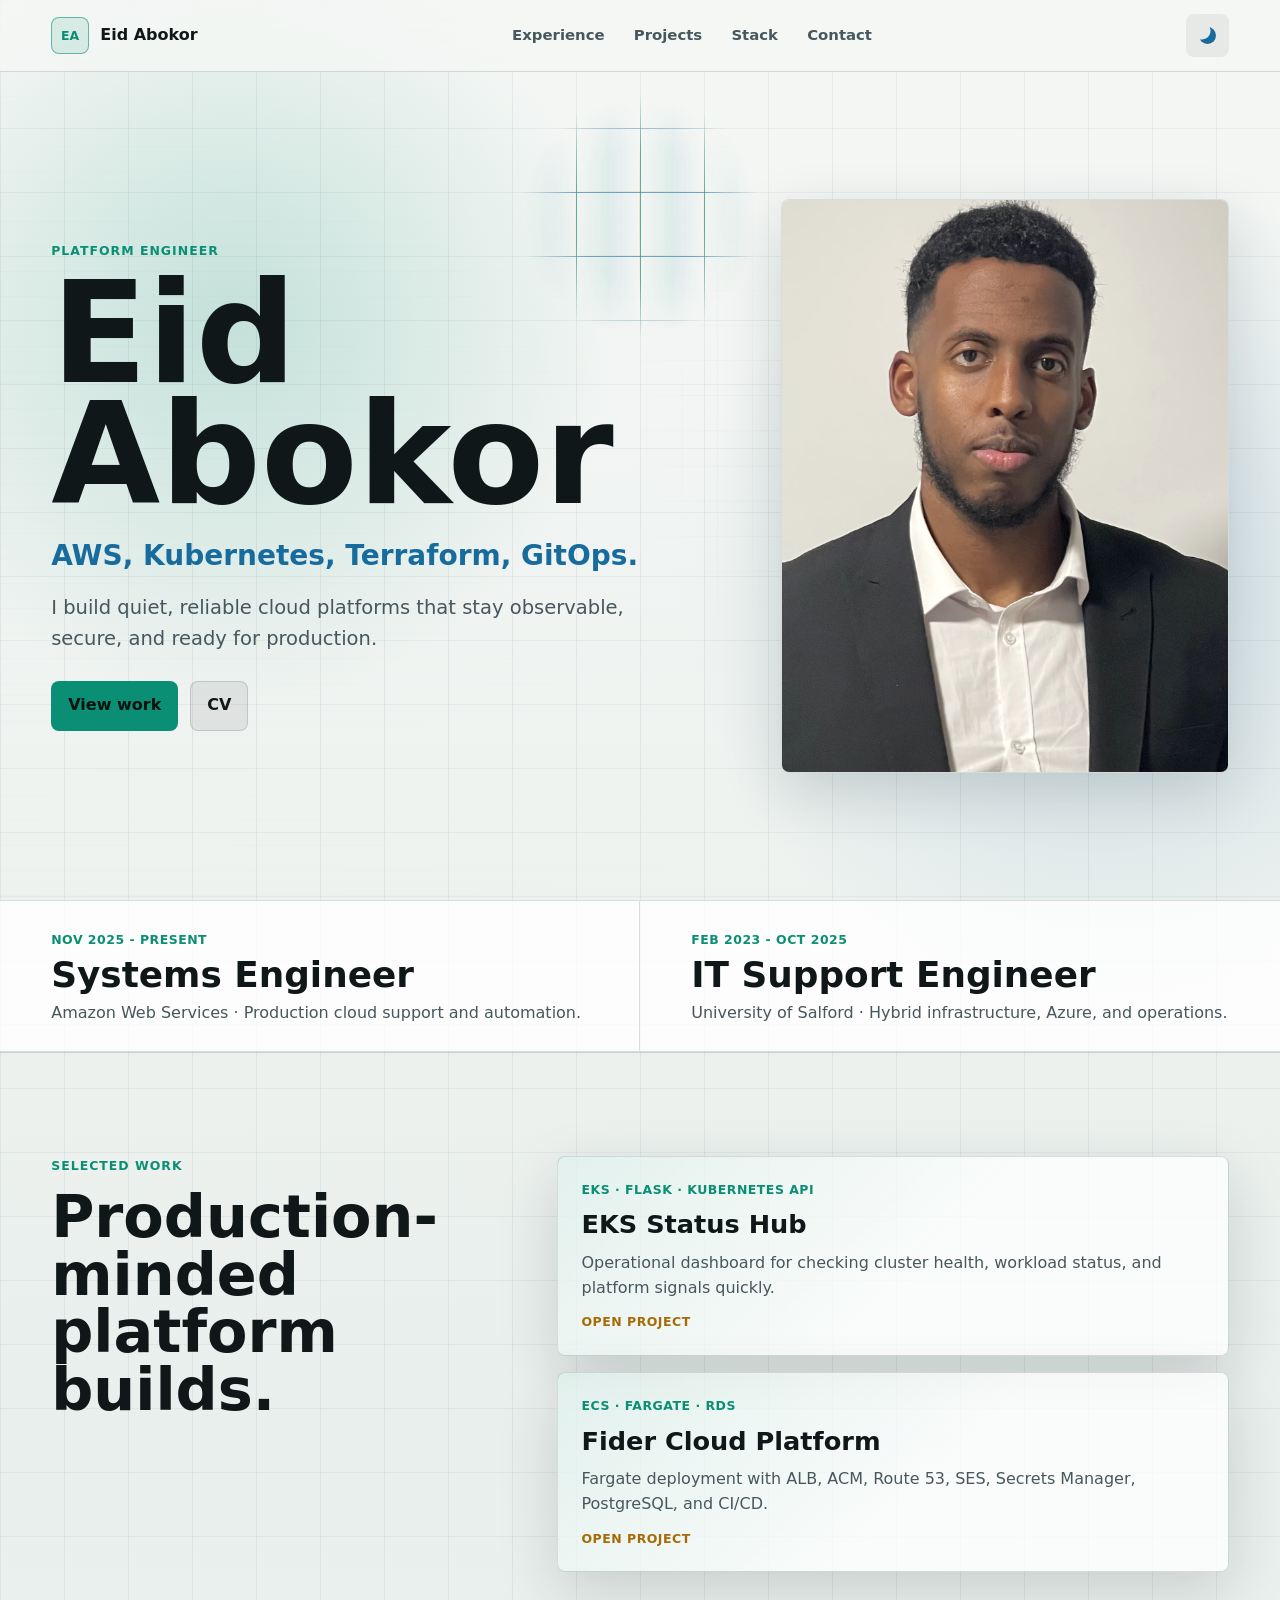
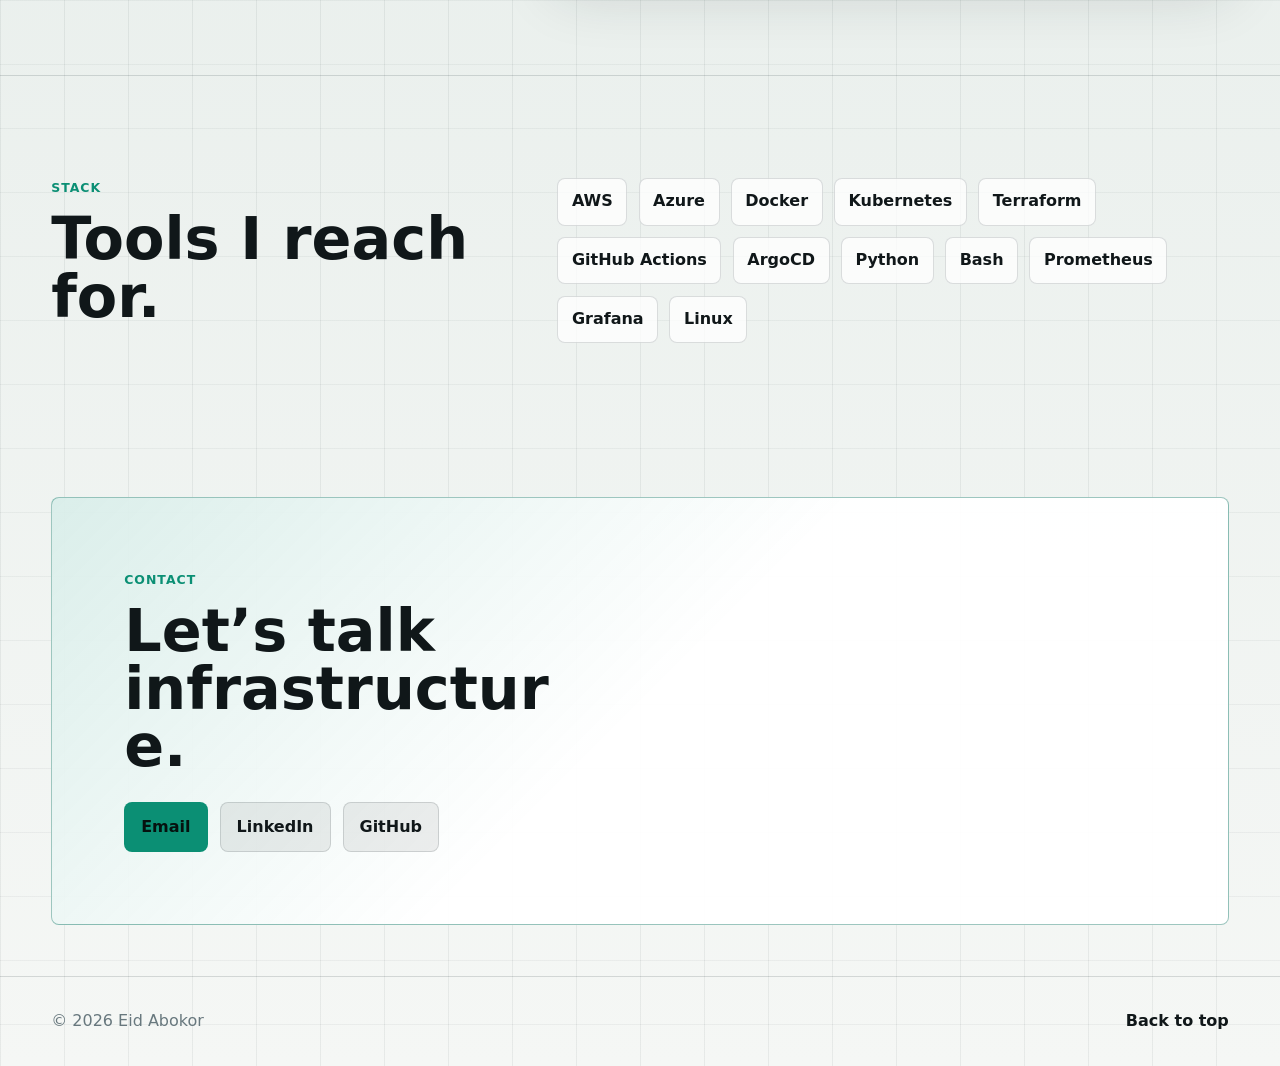
==== index.html @ b2dff51e "portfolio" ====
<!doctype html>
<html lang="en">
  <head>
    <meta charset="UTF-8" />
    <meta name="viewport" content="width=device-width, initial-scale=1.0" />
    <meta
      name="description"
      content="Eid Abokor, Platform Engineer focused on AWS, Kubernetes, Terraform, GitOps, and production reliability."
    />
    <meta name="theme-color" content="#080c10" />
    <title>Eid Abokor | Platform Engineer</title>
    <link rel="preload" href="assets/eid-abokor.jpeg" as="image" />
    <link rel="stylesheet" href="styles.css" />
  </head>
  <body>
    <header class="site-header">
      <a class="brand" href="#top" aria-label="Eid Abokor home">
        <span class="brand-mark">EA</span>
        <span>Eid Abokor</span>
      </a>

      <nav class="site-nav" id="site-nav" aria-label="Primary navigation">
        <a href="#experience">Experience</a>
        <a href="#projects">Projects</a>
        <a href="#stack">Stack</a>
        <a href="#contact">Contact</a>
      </nav>

      <div class="header-actions">
        <button class="theme-toggle" type="button" aria-label="Switch to light mode">
          <span class="toggle-icon" aria-hidden="true"></span>
        </button>

        <button class="menu-button" type="button" aria-expanded="false" aria-controls="site-nav">
          <span class="menu-line"></span>
          <span class="menu-line"></span>
          <span class="menu-line"></span>
          <span class="sr-only">Menu</span>
        </button>
      </div>
    </header>

    <main id="top">
      <section class="hero">
        <div class="mesh" aria-hidden="true"></div>
        <div class="hero-copy">
          <p class="eyebrow">Platform Engineer</p>
          <h1>Eid Abokor</h1>
          <p class="hero-line">AWS, Kubernetes, Terraform, GitOps.</p>
          <p class="hero-summary">
            I build quiet, reliable cloud platforms that stay observable, secure, and ready for
            production.
          </p>
          <div class="hero-actions" aria-label="Portfolio actions">
            <a class="button primary" href="#projects">View work</a>
            <a class="button ghost" href="assets/Eid_Abokor_CV_Platform.pdf" download>CV</a>
          </div>
        </div>

        <figure class="portrait-card">
          <img src="assets/eid-abokor.jpeg" alt="Portrait of Eid Abokor" />
        </figure>
      </section>

      <section class="experience-strip" id="experience" aria-label="Work experience">
        <article>
          <span>Nov 2025 - Present</span>
          <h2>Systems Engineer</h2>
          <p>Amazon Web Services · Production cloud support and automation.</p>
        </article>
        <article>
          <span>Feb 2023 - Oct 2025</span>
          <h2>IT Support Engineer</h2>
          <p>University of Salford · Hybrid infrastructure, Azure, and operations.</p>
        </article>
      </section>

      <section class="section projects" id="projects" aria-labelledby="projects-heading">
        <div class="section-heading">
          <p class="eyebrow">Selected Work</p>
          <h2 id="projects-heading">Production-minded platform builds.</h2>
        </div>

        <div class="project-grid">
          <a class="project-card" href="https://github.com/EidAbokor1/EKS-Status-Hub" target="_blank" rel="noreferrer">
            <span class="project-meta">EKS · Flask · Kubernetes API</span>
            <h3>EKS Status Hub</h3>
            <p>Operational dashboard for checking cluster health, workload status, and platform signals quickly.</p>
            <span class="project-link">Open project</span>
          </a>

          <a class="project-card" href="https://github.com/EidAbokor1/ECS-FIDER-APP" target="_blank" rel="noreferrer">
            <span class="project-meta">ECS · Fargate · RDS</span>
            <h3>Fider Cloud Platform</h3>
            <p>Fargate deployment with ALB, ACM, Route 53, SES, Secrets Manager, PostgreSQL, and CI/CD.</p>
            <span class="project-link">Open project</span>
          </a>
        </div>
      </section>

      <section class="section stack" id="stack" aria-labelledby="stack-heading">
        <div class="section-heading">
          <p class="eyebrow">Stack</p>
          <h2 id="stack-heading">Tools I reach for.</h2>
        </div>

        <div class="stack-grid">
          <span>AWS</span>
          <span>Azure</span>
          <span>Docker</span>
          <span>Kubernetes</span>
          <span>Terraform</span>
          <span>GitHub Actions</span>
          <span>ArgoCD</span>
          <span>Python</span>
          <span>Bash</span>
          <span>Prometheus</span>
          <span>Grafana</span>
          <span>Linux</span>
        </div>
      </section>

      <section class="contact" id="contact" aria-labelledby="contact-heading">
        <p class="eyebrow">Contact</p>
        <h2 id="contact-heading">Let’s talk infrastructure.</h2>
        <div class="contact-actions">
          <a class="button primary" href="mailto:abokoreid1@yahoo.com">Email</a>
          <a class="button ghost" href="https://www.linkedin.com/in/eid-abokor-6733911a1/" target="_blank" rel="noreferrer">LinkedIn</a>
          <a class="button ghost" href="https://github.com/EidAbokor1" target="_blank" rel="noreferrer">GitHub</a>
        </div>
      </section>
    </main>

    <footer class="site-footer">
      <p>© <span id="year"></span> Eid Abokor</p>
      <a href="#top">Back to top</a>
    </footer>

    <script src="script.js"></script>
  </body>
</html>
---- styles.css ----
:root {
  color-scheme: dark;
  --cursor-x: 50vw;
  --cursor-y: 24vh;
  --bg: #080c10;
  --bg-soft: #0e151b;
  --panel: rgba(16, 24, 31, 0.78);
  --panel-strong: rgba(20, 31, 39, 0.92);
  --text: #f7fbfc;
  --muted: #aab8bd;
  --subtle: #788991;
  --line: rgba(255, 255, 255, 0.13);
  --accent: #35e6bb;
  --accent-2: #79d0ff;
  --warm: #f0b849;
  --shadow: 0 24px 70px rgba(0, 0, 0, 0.34);
  --radius: 8px;
  font-family:
    Inter, ui-sans-serif, system-ui, -apple-system, BlinkMacSystemFont, "Segoe UI", sans-serif;
}

[data-theme="light"] {
  color-scheme: light;
  --bg: #f5f7f5;
  --bg-soft: #e9efec;
  --panel: rgba(255, 255, 255, 0.76);
  --panel-strong: rgba(255, 255, 255, 0.94);
  --text: #101719;
  --muted: #47575d;
  --subtle: #68787e;
  --line: rgba(13, 27, 31, 0.14);
  --accent: #0b8f74;
  --accent-2: #176c9d;
  --warm: #a76a06;
  --shadow: 0 20px 60px rgba(24, 40, 44, 0.16);
}

* {
  box-sizing: border-box;
}

html {
  scroll-behavior: smooth;
}

body {
  position: relative;
  margin: 0;
  background:
    linear-gradient(90deg, color-mix(in srgb, var(--line) 44%, transparent) 1px, transparent 1px),
    linear-gradient(color-mix(in srgb, var(--line) 32%, transparent) 1px, transparent 1px),
    radial-gradient(circle at 18% 12%, color-mix(in srgb, var(--accent) 20%, transparent), transparent 24rem),
    radial-gradient(circle at 86% 22%, color-mix(in srgb, var(--accent-2) 16%, transparent), transparent 26rem),
    linear-gradient(180deg, var(--bg), var(--bg-soft) 54%, var(--bg));
  background-size:
    4rem 4rem,
    4rem 4rem,
    auto,
    auto,
    auto;
  color: var(--text);
  line-height: 1.55;
}

body::before {
  position: fixed;
  inset: 0;
  z-index: 0;
  pointer-events: none;
  content: "";
  background:
    linear-gradient(90deg, color-mix(in srgb, var(--accent) 78%, transparent) 1px, transparent 1px),
    linear-gradient(color-mix(in srgb, var(--accent-2) 68%, transparent) 1px, transparent 1px),
    linear-gradient(
      90deg,
      transparent,
      color-mix(in srgb, var(--accent) 10%, transparent) 49%,
      color-mix(in srgb, var(--accent-2) 10%, transparent) 51%,
      transparent
    );
  background-size:
    4rem 4rem,
    4rem 4rem,
    4rem 4rem;
  mask-image: radial-gradient(
    10rem circle at var(--cursor-x) var(--cursor-y),
    black 0,
    black 42%,
    transparent 76%
  );
  opacity: 0.82;
}

body::after {
  position: fixed;
  inset: 0;
  z-index: 0;
  pointer-events: none;
  content: "";
  background:
    linear-gradient(90deg, transparent 0 3.92rem, color-mix(in srgb, var(--warm) 35%, transparent) 3.92rem 4rem),
    linear-gradient(transparent 0 3.92rem, color-mix(in srgb, var(--warm) 30%, transparent) 3.92rem 4rem);
  background-size:
    4rem 4rem,
    4rem 4rem;
  mask-image: radial-gradient(
    6.8rem circle at var(--cursor-x) var(--cursor-y),
    black 0,
    transparent 74%
  );
  opacity: 0.46;
}

body > * {
  position: relative;
  z-index: 1;
}

a {
  color: inherit;
  text-decoration: none;
}

img {
  display: block;
  max-width: 100%;
}

.sr-only {
  position: absolute;
  width: 1px;
  height: 1px;
  padding: 0;
  margin: -1px;
  overflow: hidden;
  clip: rect(0, 0, 0, 0);
  white-space: nowrap;
  border: 0;
}

.site-header {
  position: sticky;
  top: 0;
  z-index: 20;
  display: grid;
  grid-template-columns: auto 1fr auto;
  align-items: center;
  min-height: 4.5rem;
  padding: 0.85rem clamp(1rem, 4vw, 4.5rem);
  border-bottom: 1px solid var(--line);
  background: color-mix(in srgb, var(--bg) 82%, transparent);
  backdrop-filter: blur(18px);
}

.brand {
  display: inline-flex;
  align-items: center;
  gap: 0.72rem;
  font-weight: 850;
}

.brand-mark {
  display: grid;
  place-items: center;
  width: 2.35rem;
  aspect-ratio: 1;
  border: 1px solid color-mix(in srgb, var(--accent) 58%, transparent);
  border-radius: var(--radius);
  background: color-mix(in srgb, var(--accent) 12%, transparent);
  color: var(--accent);
  font-size: 0.78rem;
}

.site-nav {
  justify-self: center;
  display: flex;
  align-items: center;
  gap: 0.2rem;
}

.site-nav a,
.theme-toggle,
.menu-button {
  border: 1px solid transparent;
  border-radius: var(--radius);
}

.site-nav a {
  padding: 0.52rem 0.75rem;
  color: var(--muted);
  font-size: 0.93rem;
  font-weight: 720;
}

.site-nav a:hover,
.site-nav a:focus-visible,
.theme-toggle:hover,
.theme-toggle:focus-visible,
.menu-button:hover,
.menu-button:focus-visible {
  border-color: var(--line);
  background: color-mix(in srgb, var(--text) 8%, transparent);
  color: var(--text);
}

.header-actions {
  justify-self: end;
  display: inline-flex;
  align-items: center;
  gap: 0.5rem;
}

.theme-toggle,
.menu-button {
  display: grid;
  place-items: center;
  width: 2.65rem;
  aspect-ratio: 1;
  background: color-mix(in srgb, var(--text) 6%, transparent);
  color: var(--text);
  cursor: pointer;
}

.toggle-icon {
  position: relative;
  width: 1.08rem;
  aspect-ratio: 1;
  border-radius: 50%;
  background: var(--accent);
  box-shadow: 0 0 18px color-mix(in srgb, var(--accent) 52%, transparent);
}

[data-theme="light"] .toggle-icon {
  background: transparent;
  box-shadow: inset -0.34rem -0.28rem 0 var(--accent-2);
}

.menu-button {
  display: none;
}

.menu-line {
  display: block;
  width: 1.05rem;
  height: 2px;
  margin: 0.17rem auto;
  background: currentColor;
}

.hero {
  position: relative;
  isolation: isolate;
  display: grid;
  grid-template-columns: minmax(0, 1fr) minmax(17rem, 28rem);
  align-items: center;
  gap: clamp(2rem, 7vw, 7rem);
  min-height: calc(100vh - 4.5rem);
  padding: clamp(3.5rem, 8vw, 7rem) clamp(1rem, 4vw, 4.5rem);
  overflow: hidden;
}

.hero::before {
  position: absolute;
  inset: 0;
  z-index: -1;
  content: "";
  opacity: 0.34;
  background:
    repeating-linear-gradient(
      180deg,
      transparent 0,
      transparent 0.72rem,
      color-mix(in srgb, var(--accent) 7%, transparent) 0.78rem
    );
  mask-image: linear-gradient(90deg, black, transparent 86%);
}

.mesh {
  position: absolute;
  inset: 7rem clamp(1rem, 4vw, 4.5rem) auto auto;
  z-index: -1;
  width: min(43rem, 76vw);
  aspect-ratio: 1.4;
  opacity: 0.42;
  background:
    linear-gradient(var(--line) 1px, transparent 1px),
    linear-gradient(90deg, var(--line) 1px, transparent 1px);
  background-size: 2.2rem 2.2rem;
  mask-image: radial-gradient(circle, black, transparent 70%);
}

.hero-copy {
  position: relative;
  z-index: 1;
  max-width: 48rem;
}

.eyebrow {
  margin: 0 0 0.8rem;
  color: var(--accent);
  font-size: 0.78rem;
  font-weight: 850;
  letter-spacing: 0.08em;
  text-transform: uppercase;
}

h1,
h2,
h3,
p {
  overflow-wrap: anywhere;
}

h1 {
  max-width: 9ch;
  margin: 0;
  font-size: clamp(4.7rem, 11vw, 10rem);
  line-height: 0.86;
  letter-spacing: 0;
}

h2 {
  margin: 0;
  font-size: clamp(2rem, 4.6vw, 4.6rem);
  line-height: 0.98;
  letter-spacing: 0;
}

h3 {
  margin: 0;
  font-size: clamp(1.28rem, 2vw, 1.65rem);
  line-height: 1.08;
}

.hero-line {
  margin: 1.15rem 0 0;
  color: var(--accent-2);
  font-size: clamp(1.2rem, 2.4vw, 1.75rem);
  font-weight: 830;
}

.hero-summary {
  max-width: 38rem;
  margin: 1rem 0 0;
  color: var(--muted);
  font-size: clamp(1rem, 1.8vw, 1.22rem);
}

.hero-actions,
.contact-actions {
  display: flex;
  flex-wrap: wrap;
  gap: 0.75rem;
  margin-top: 1.7rem;
}

.button {
  display: inline-flex;
  align-items: center;
  justify-content: center;
  min-height: 2.9rem;
  padding: 0.72rem 1rem;
  border: 1px solid var(--line);
  border-radius: var(--radius);
  font-weight: 830;
  transition:
    transform 180ms ease,
    border-color 180ms ease,
    background 180ms ease;
}

.button.primary {
  border-color: color-mix(in srgb, var(--accent) 72%, transparent);
  background: var(--accent);
  color: #06120f;
}

.button.ghost {
  background: color-mix(in srgb, var(--text) 7%, transparent);
  color: var(--text);
}

.button:hover,
.button:focus-visible,
.project-card:hover,
.project-card:focus-visible {
  transform: translateY(-2px);
}

.portrait-card {
  position: relative;
  z-index: 1;
  justify-self: end;
  width: min(28rem, 100%);
  margin: 0;
  border: 1px solid var(--line);
  border-radius: var(--radius);
  background: var(--panel);
  box-shadow: var(--shadow);
  overflow: hidden;
}

.portrait-card img {
  width: 100%;
  aspect-ratio: 0.78;
  object-fit: cover;
  object-position: 48% 50%;
  filter: saturate(0.9) contrast(1.04);
}

.experience-strip {
  display: grid;
  grid-template-columns: repeat(2, minmax(0, 1fr));
  border-block: 1px solid var(--line);
  background: color-mix(in srgb, var(--panel-strong) 86%, transparent);
}

.experience-strip article {
  min-height: 8rem;
  padding: clamp(1rem, 3vw, 1.6rem) clamp(1rem, 4vw, 4.5rem);
  border-right: 1px solid var(--line);
}

.experience-strip article:last-child {
  border-right: 0;
}

.experience-strip span {
  color: var(--accent);
  font-size: 0.78rem;
  font-weight: 830;
  letter-spacing: 0.04em;
  text-transform: uppercase;
}

.experience-strip h2 {
  margin-top: 0.35rem;
  font-size: clamp(1.45rem, 2.8vw, 2.4rem);
}

.experience-strip p {
  max-width: 35rem;
  margin: 0.55rem 0 0;
  color: var(--muted);
}

.section {
  display: grid;
  grid-template-columns: minmax(0, 0.78fr) minmax(0, 1.22fr);
  gap: clamp(2rem, 6vw, 6rem);
  padding: clamp(4rem, 8vw, 7rem) clamp(1rem, 4vw, 4.5rem);
  border-top: 1px solid var(--line);
}

.section-heading {
  max-width: 36rem;
}

.project-grid {
  display: grid;
  gap: 1rem;
}

.project-card {
  display: grid;
  gap: 0.75rem;
  min-height: 11.5rem;
  padding: clamp(1.1rem, 2vw, 1.45rem);
  border: 1px solid var(--line);
  border-radius: var(--radius);
  background:
    linear-gradient(135deg, color-mix(in srgb, var(--accent) 10%, transparent), transparent 56%),
    var(--panel);
  box-shadow: var(--shadow);
  transition:
    transform 180ms ease,
    border-color 180ms ease,
    background 180ms ease;
}

.project-card:hover,
.project-card:focus-visible {
  border-color: color-mix(in srgb, var(--accent) 58%, var(--line));
}

.project-meta,
.project-link {
  color: var(--accent);
  font-size: 0.78rem;
  font-weight: 850;
  letter-spacing: 0.04em;
  text-transform: uppercase;
}

.project-card p {
  max-width: 48rem;
  margin: 0;
  color: var(--muted);
}

.project-link {
  align-self: end;
  color: var(--warm);
}

.stack-grid {
  display: flex;
  flex-wrap: wrap;
  gap: 0.7rem;
}

.stack-grid span {
  padding: 0.65rem 0.85rem;
  border: 1px solid var(--line);
  border-radius: var(--radius);
  background: var(--panel);
  color: var(--text);
  font-weight: 760;
}

.contact {
  margin: clamp(1rem, 4vw, 4.5rem);
  padding: clamp(2rem, 6vw, 4.5rem);
  border: 1px solid color-mix(in srgb, var(--accent) 30%, var(--line));
  border-radius: var(--radius);
  background:
    linear-gradient(135deg, color-mix(in srgb, var(--accent) 15%, transparent), transparent 50%),
    var(--panel-strong);
}

.contact h2 {
  max-width: 11ch;
}

.site-footer {
  display: flex;
  align-items: center;
  justify-content: space-between;
  gap: 1rem;
  padding: 2rem clamp(1rem, 4vw, 4.5rem);
  border-top: 1px solid var(--line);
  color: var(--subtle);
}

.site-footer p {
  margin: 0;
}

.site-footer a {
  color: var(--text);
  font-weight: 800;
}

@media (max-width: 940px) {
  .hero,
  .section {
    grid-template-columns: 1fr;
  }

  .portrait-card {
    justify-self: start;
    width: min(24rem, 100%);
  }

  .experience-strip {
    grid-template-columns: 1fr;
  }

  .experience-strip article {
    border-right: 0;
    border-bottom: 1px solid var(--line);
  }

  .experience-strip article:last-child {
    border-bottom: 0;
  }
}

@media (max-width: 720px) {
  .site-header {
    grid-template-columns: auto auto;
    min-height: 4.2rem;
  }

  .menu-button {
    display: block;
  }

  .site-nav {
    position: absolute;
    top: calc(100% + 1px);
    right: 1rem;
    left: 1rem;
    display: none;
    flex-direction: column;
    align-items: stretch;
    padding: 0.5rem;
    border: 1px solid var(--line);
    border-radius: var(--radius);
    background: var(--panel-strong);
    box-shadow: var(--shadow);
  }

  .site-nav.is-open {
    display: flex;
  }

  .site-nav a {
    padding: 0.85rem;
  }

  .hero {
    min-height: auto;
    padding-top: 3rem;
  }

  h1 {
    font-size: clamp(4rem, 24vw, 6.2rem);
  }

  .portrait-card {
    width: min(20rem, 100%);
  }

  .section {
    padding-block: 4rem;
  }

  .site-footer {
    align-items: flex-start;
    flex-direction: column;
  }
}

@media (prefers-reduced-motion: reduce) {
  *,
  *::before,
  *::after {
    scroll-behavior: auto !important;
    transition: none !important;
    animation: none !important;
  }
}
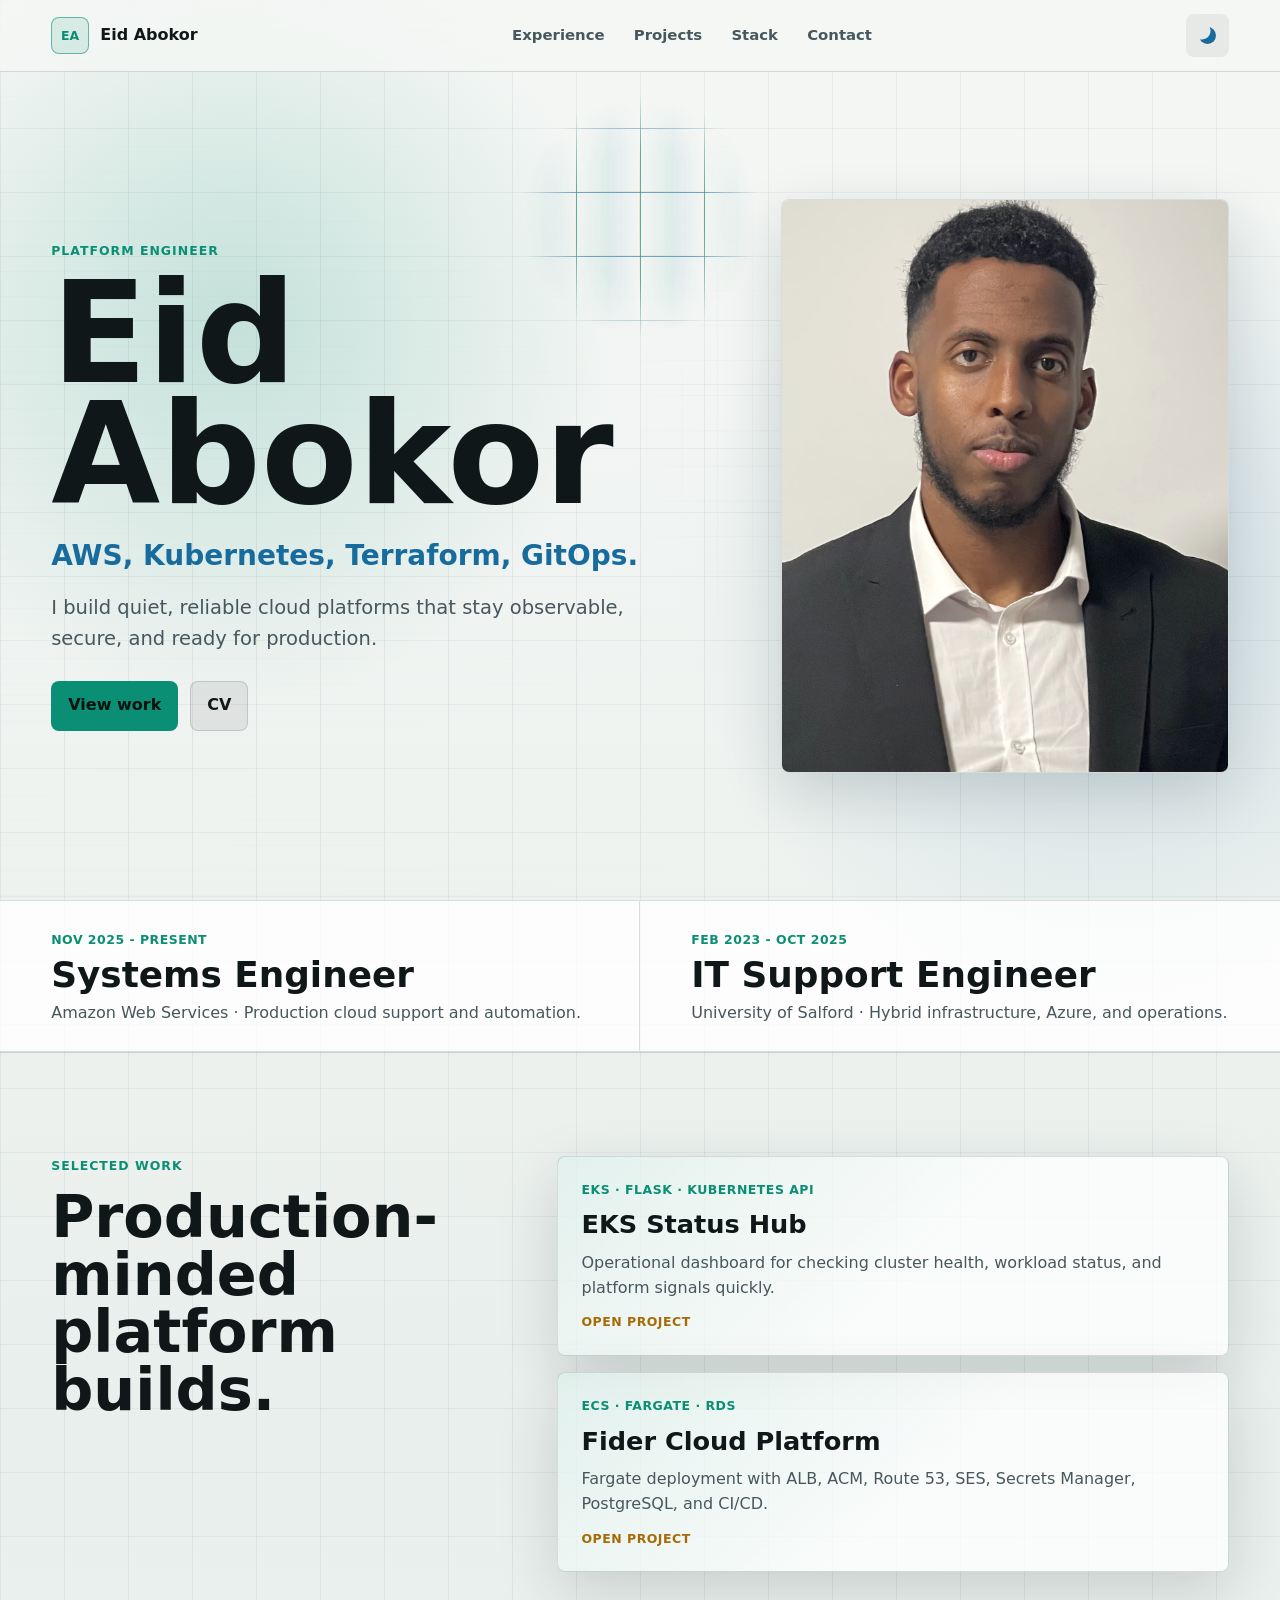
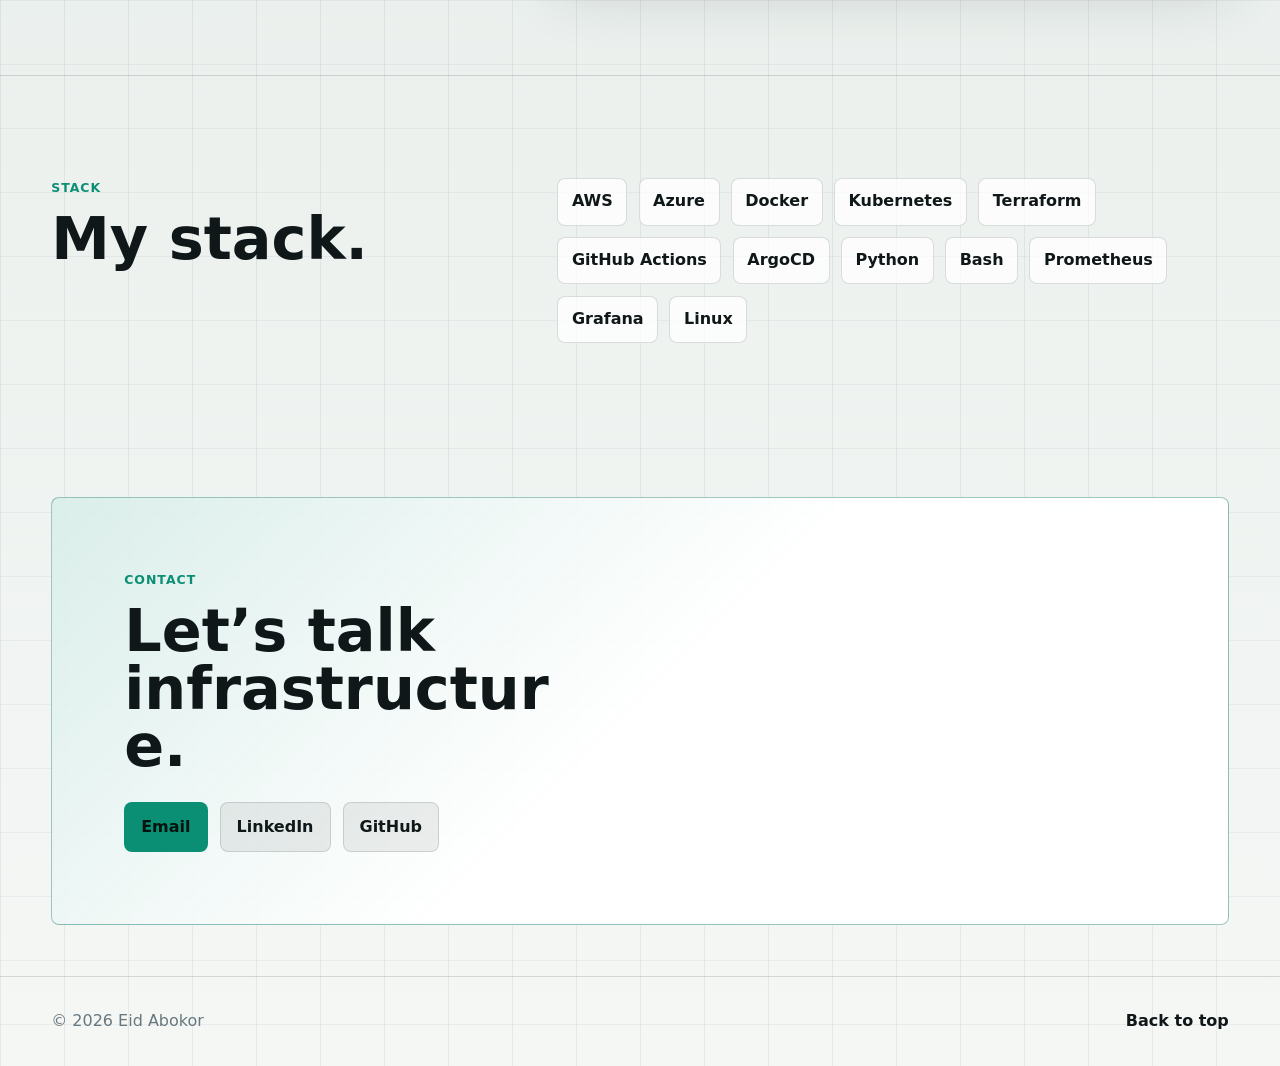
==== commit b1707599: "update tools section" ====
--- a/index.html
+++ b/index.html
@@ -101,7 +101,7 @@
       <section class="section stack" id="stack" aria-labelledby="stack-heading">
         <div class="section-heading">
           <p class="eyebrow">Stack</p>
-          <h2 id="stack-heading">Tools I reach for.</h2>
+          <h2 id="stack-heading">My stack.</h2>
         </div>
 
         <div class="stack-grid">
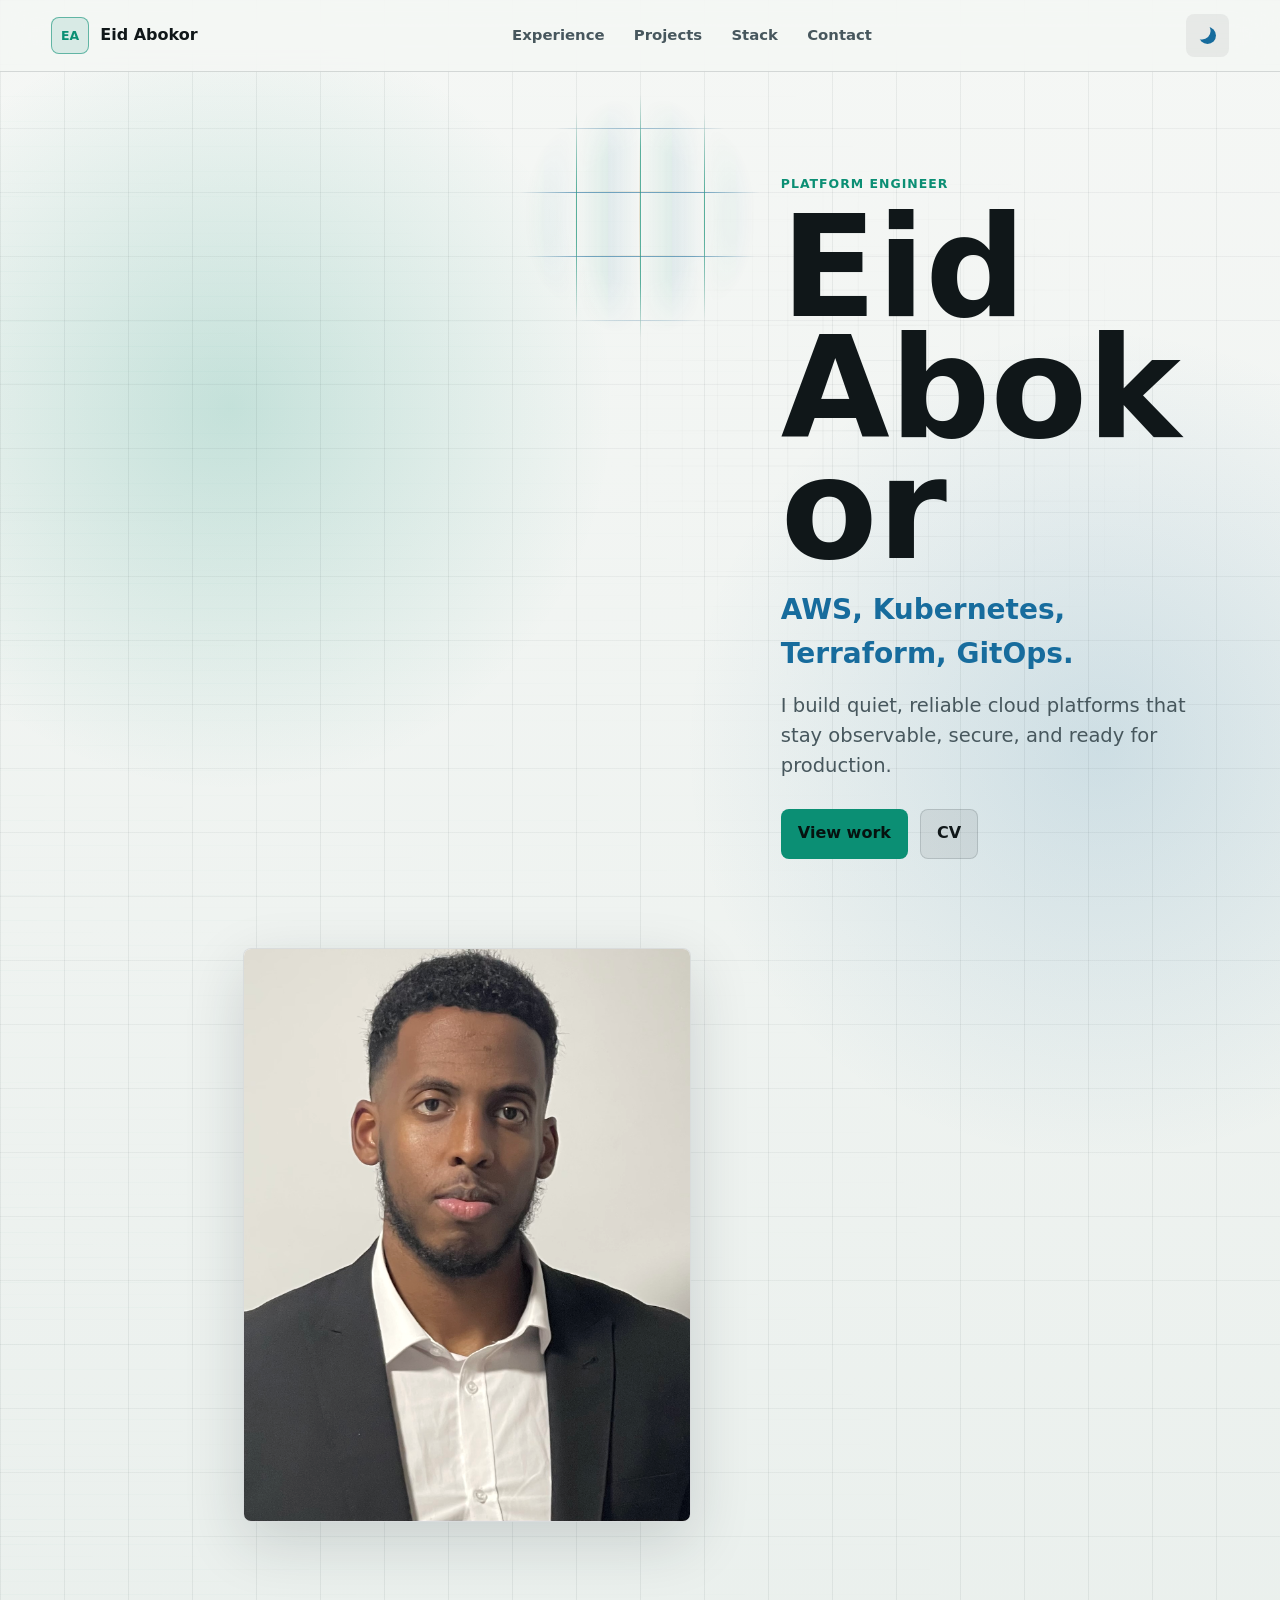
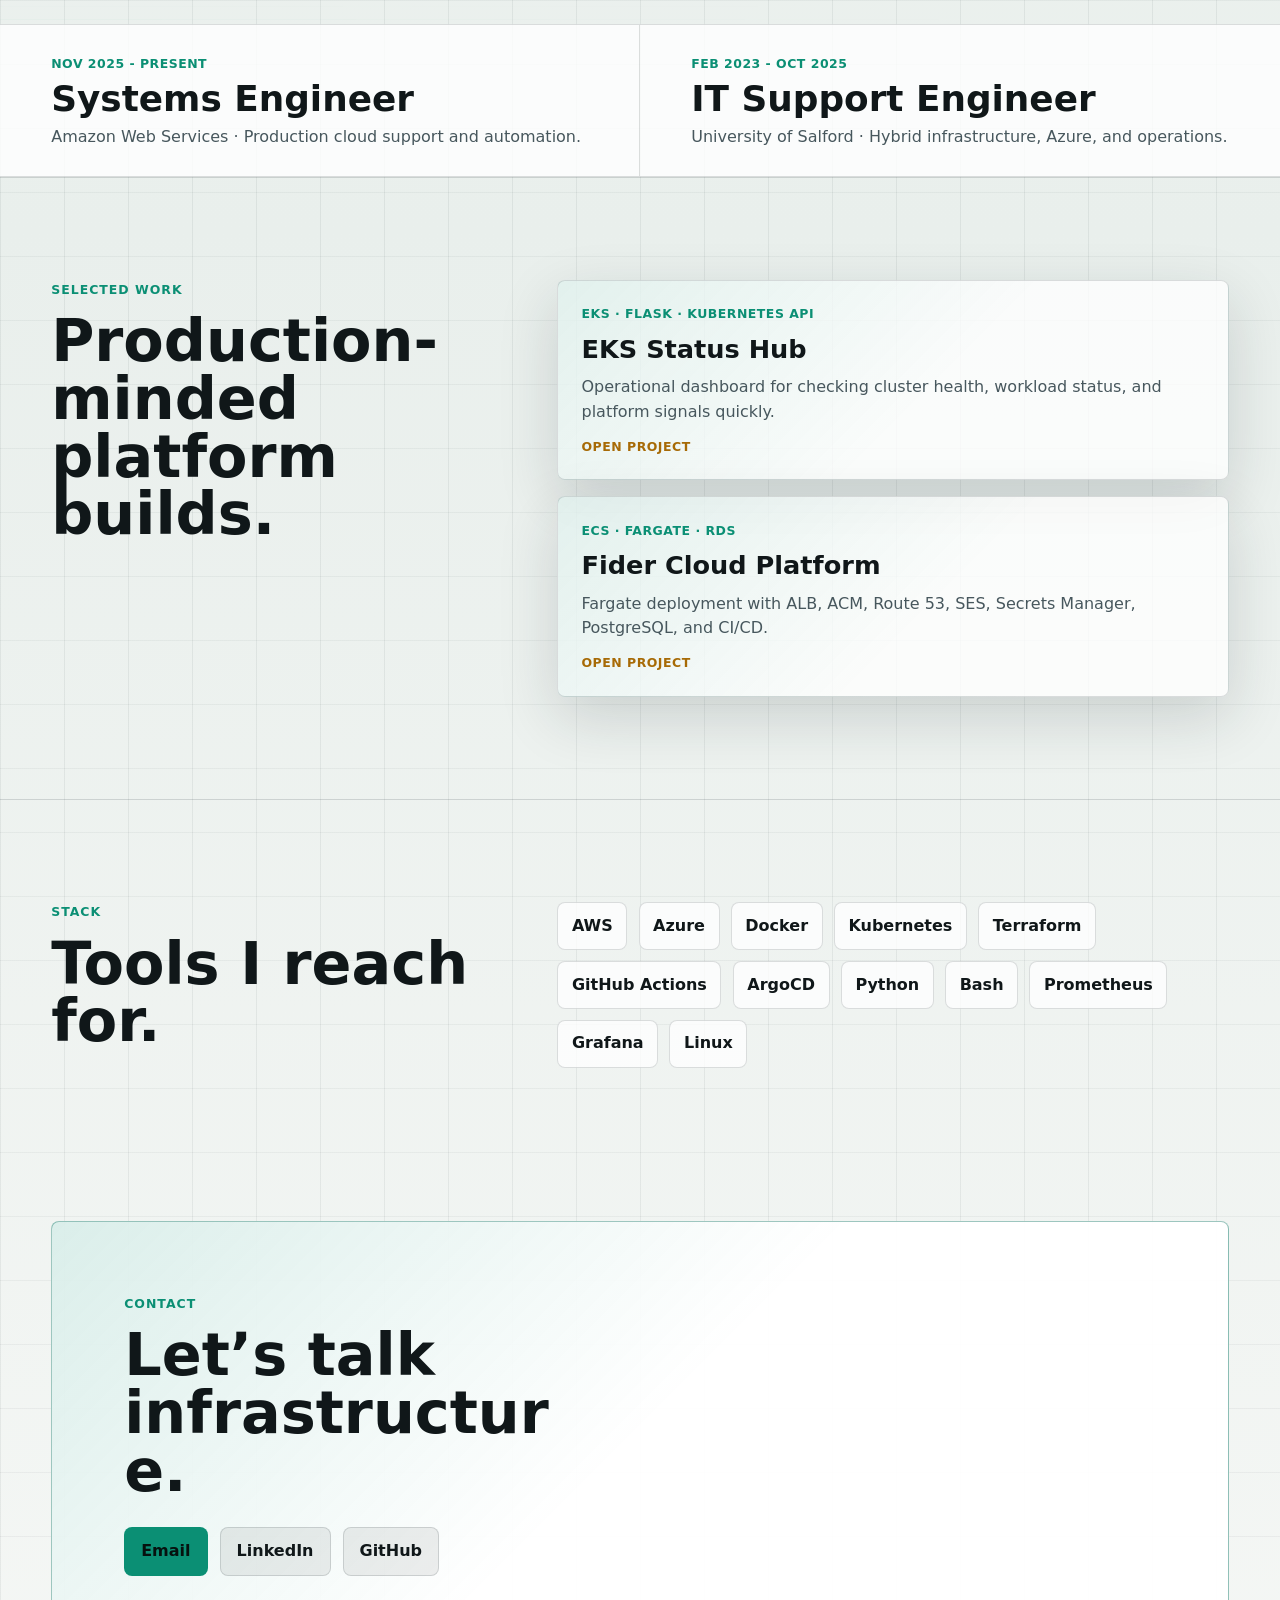
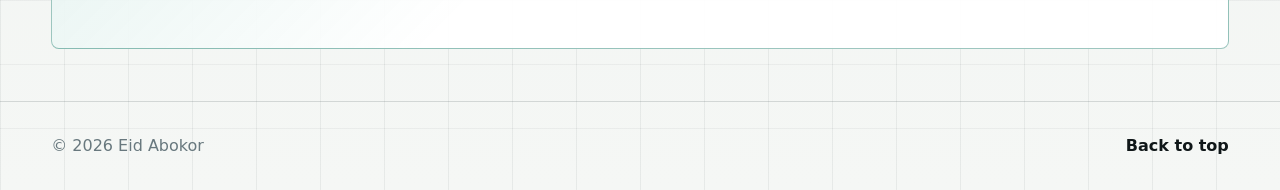
==== commit 4b6f32d3: "update tools section" ====
--- a/index.html
+++ b/index.html
@@ -43,6 +43,18 @@
     <main id="top">
       <section class="hero">
         <div class="mesh" aria-hidden="true"></div>
+        <div class="tool-cloud" aria-hidden="true">
+          <img src="assets/tool-kubernetes.svg" alt="" style="--x: 7%; --y: 18%; --d: 0s;" />
+          <img src="assets/tool-aws.svg" alt="" style="--x: 68%; --y: 13%; --d: -6s;" />
+          <img src="assets/tool-azure.svg" alt="" style="--x: 84%; --y: 34%; --d: -11s;" />
+          <img src="assets/tool-terraform.svg" alt="" style="--x: 53%; --y: 70%; --d: -3s;" />
+          <img src="assets/tool-docker.svg" alt="" style="--x: 14%; --y: 76%; --d: -9s;" />
+          <img src="assets/tool-eks.svg" alt="" style="--x: 78%; --y: 82%; --d: -15s;" />
+          <img src="assets/tool-ecs.svg" alt="" style="--x: 43%; --y: 22%; --d: -13s;" />
+          <img src="assets/tool-actions.svg" alt="" style="--x: 31%; --y: 58%; --d: -5s;" />
+          <img src="assets/tool-iam.svg" alt="" style="--x: 90%; --y: 61%; --d: -8s;" />
+          <img src="assets/tool-cloudwatch.svg" alt="" style="--x: 23%; --y: 35%; --d: -17s;" />
+        </div>
         <div class="hero-copy">
           <p class="eyebrow">Platform Engineer</p>
           <h1>Eid Abokor</h1>
@@ -101,7 +113,7 @@
       <section class="section stack" id="stack" aria-labelledby="stack-heading">
         <div class="section-heading">
           <p class="eyebrow">Stack</p>
-          <h2 id="stack-heading">My stack.</h2>
+          <h2 id="stack-heading">Tools I reach for.</h2>
         </div>
 
         <div class="stack-grid">
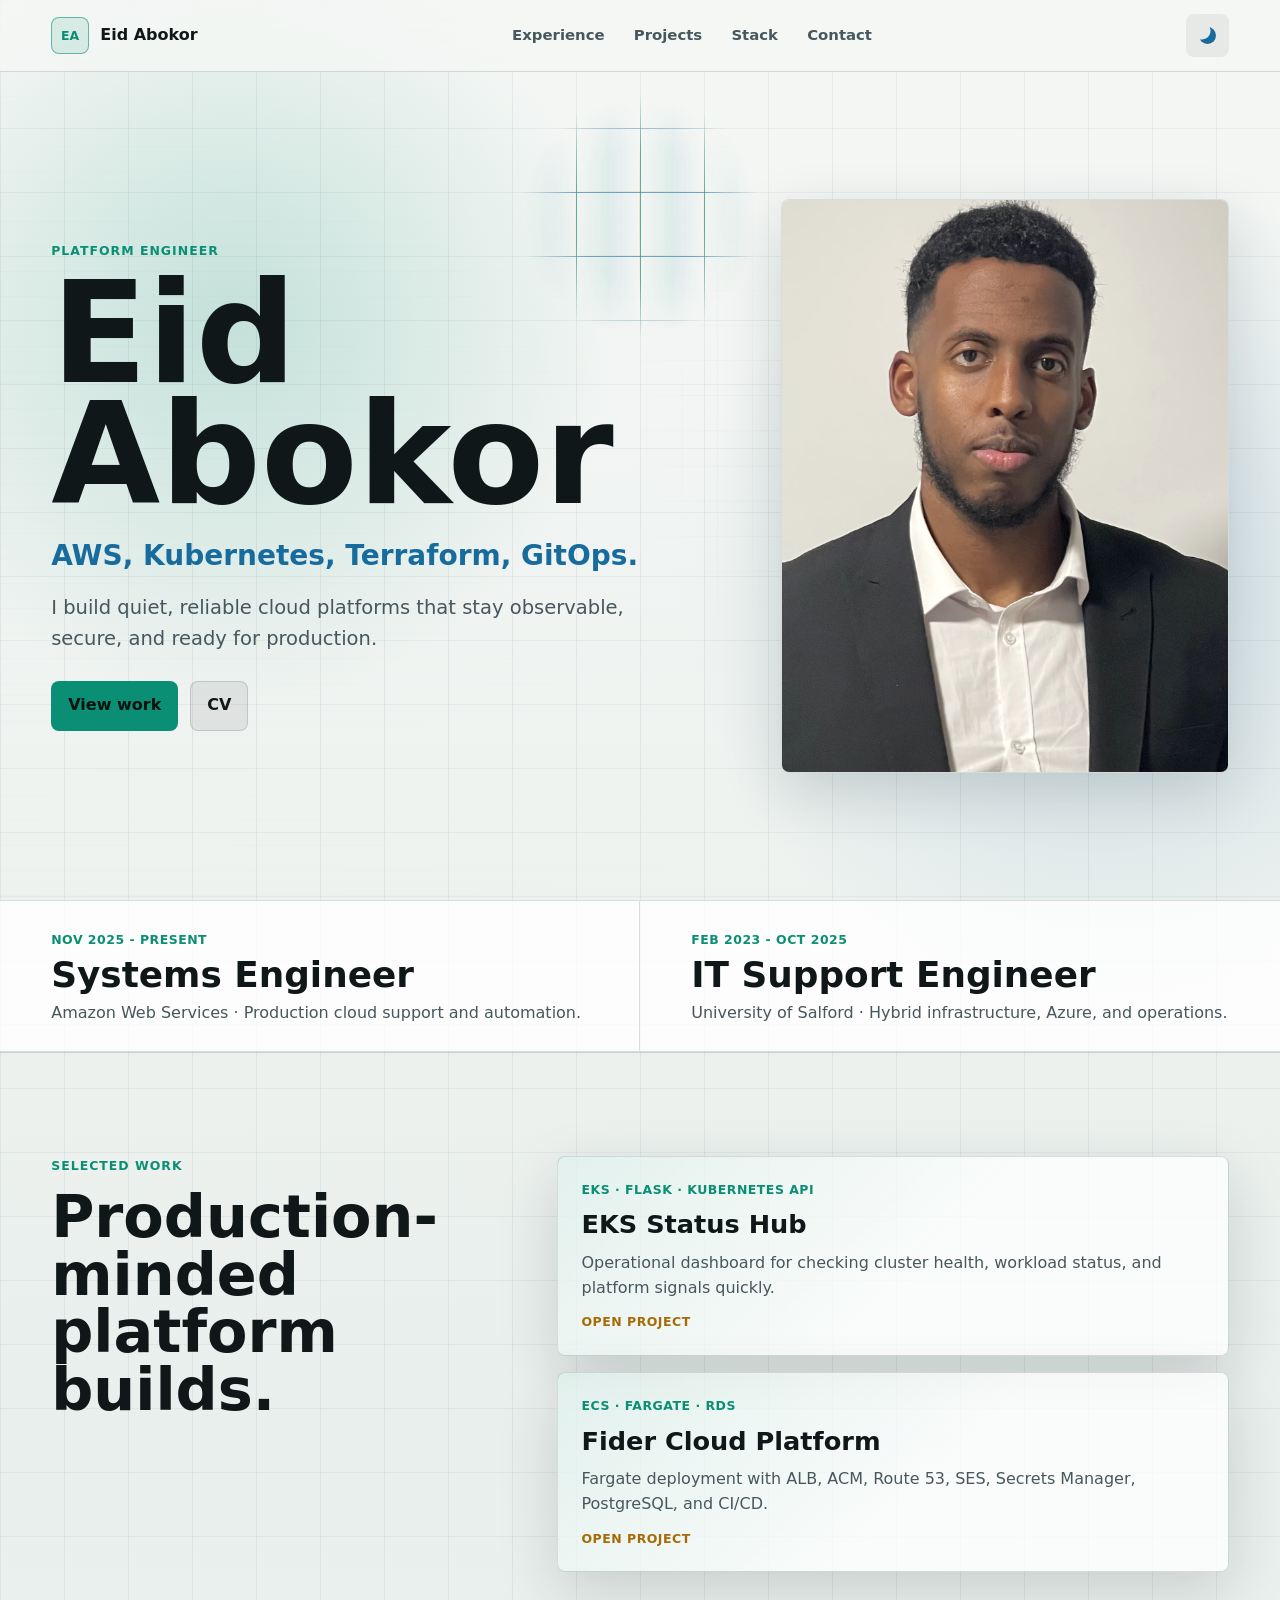
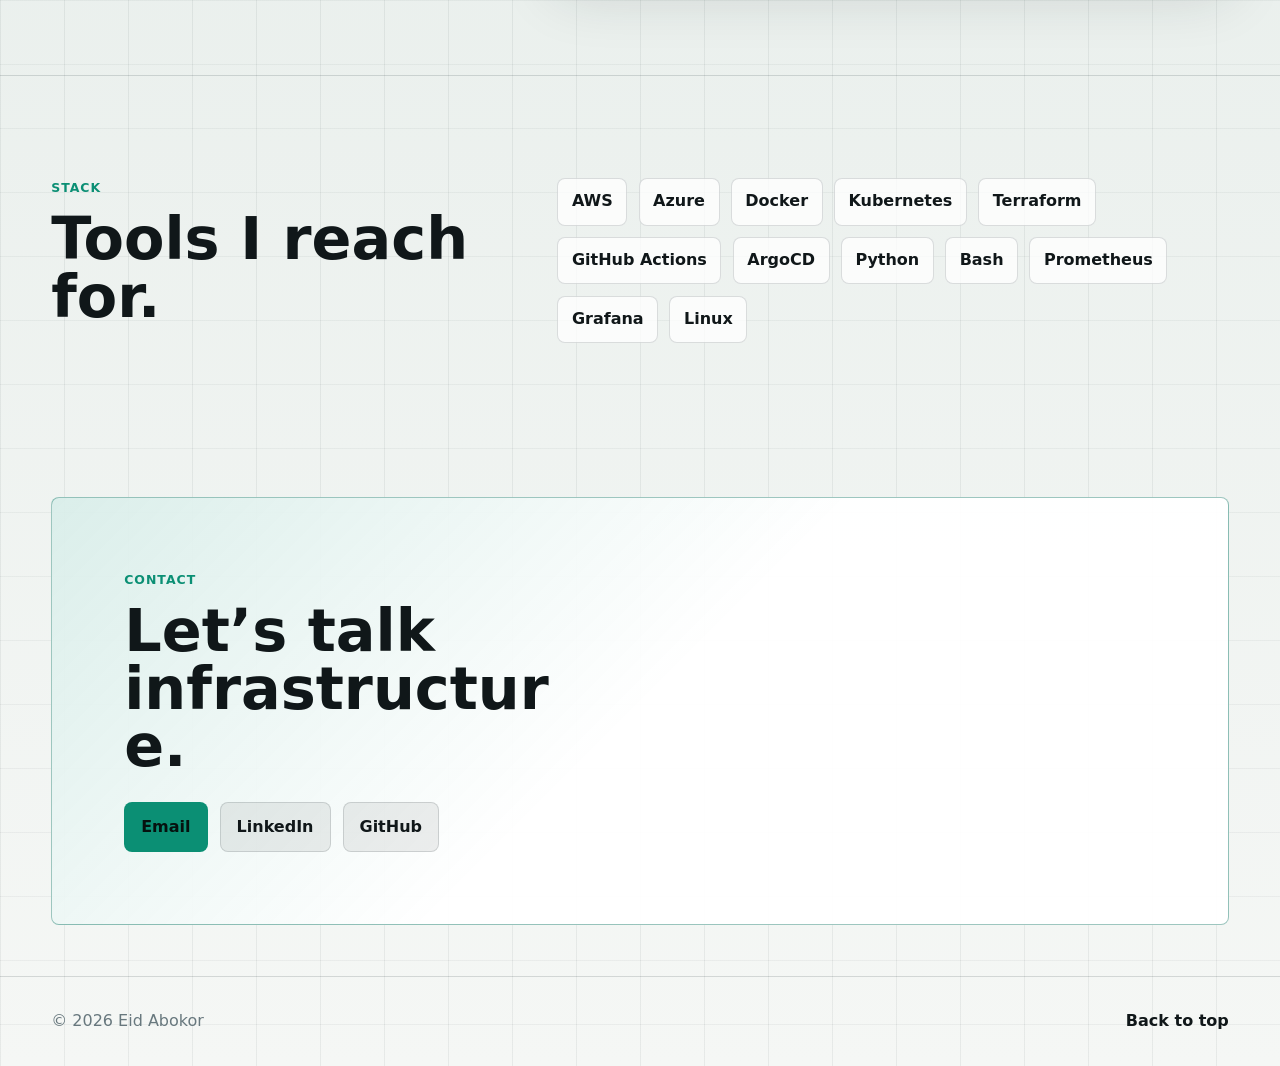
==== commit a4781350: "fix: broken issues" ====
--- a/index.html
+++ b/index.html
@@ -43,18 +43,6 @@
     <main id="top">
       <section class="hero">
         <div class="mesh" aria-hidden="true"></div>
-        <div class="tool-cloud" aria-hidden="true">
-          <img src="assets/tool-kubernetes.svg" alt="" style="--x: 7%; --y: 18%; --d: 0s;" />
-          <img src="assets/tool-aws.svg" alt="" style="--x: 68%; --y: 13%; --d: -6s;" />
-          <img src="assets/tool-azure.svg" alt="" style="--x: 84%; --y: 34%; --d: -11s;" />
-          <img src="assets/tool-terraform.svg" alt="" style="--x: 53%; --y: 70%; --d: -3s;" />
-          <img src="assets/tool-docker.svg" alt="" style="--x: 14%; --y: 76%; --d: -9s;" />
-          <img src="assets/tool-eks.svg" alt="" style="--x: 78%; --y: 82%; --d: -15s;" />
-          <img src="assets/tool-ecs.svg" alt="" style="--x: 43%; --y: 22%; --d: -13s;" />
-          <img src="assets/tool-actions.svg" alt="" style="--x: 31%; --y: 58%; --d: -5s;" />
-          <img src="assets/tool-iam.svg" alt="" style="--x: 90%; --y: 61%; --d: -8s;" />
-          <img src="assets/tool-cloudwatch.svg" alt="" style="--x: 23%; --y: 35%; --d: -17s;" />
-        </div>
         <div class="hero-copy">
           <p class="eyebrow">Platform Engineer</p>
           <h1>Eid Abokor</h1>
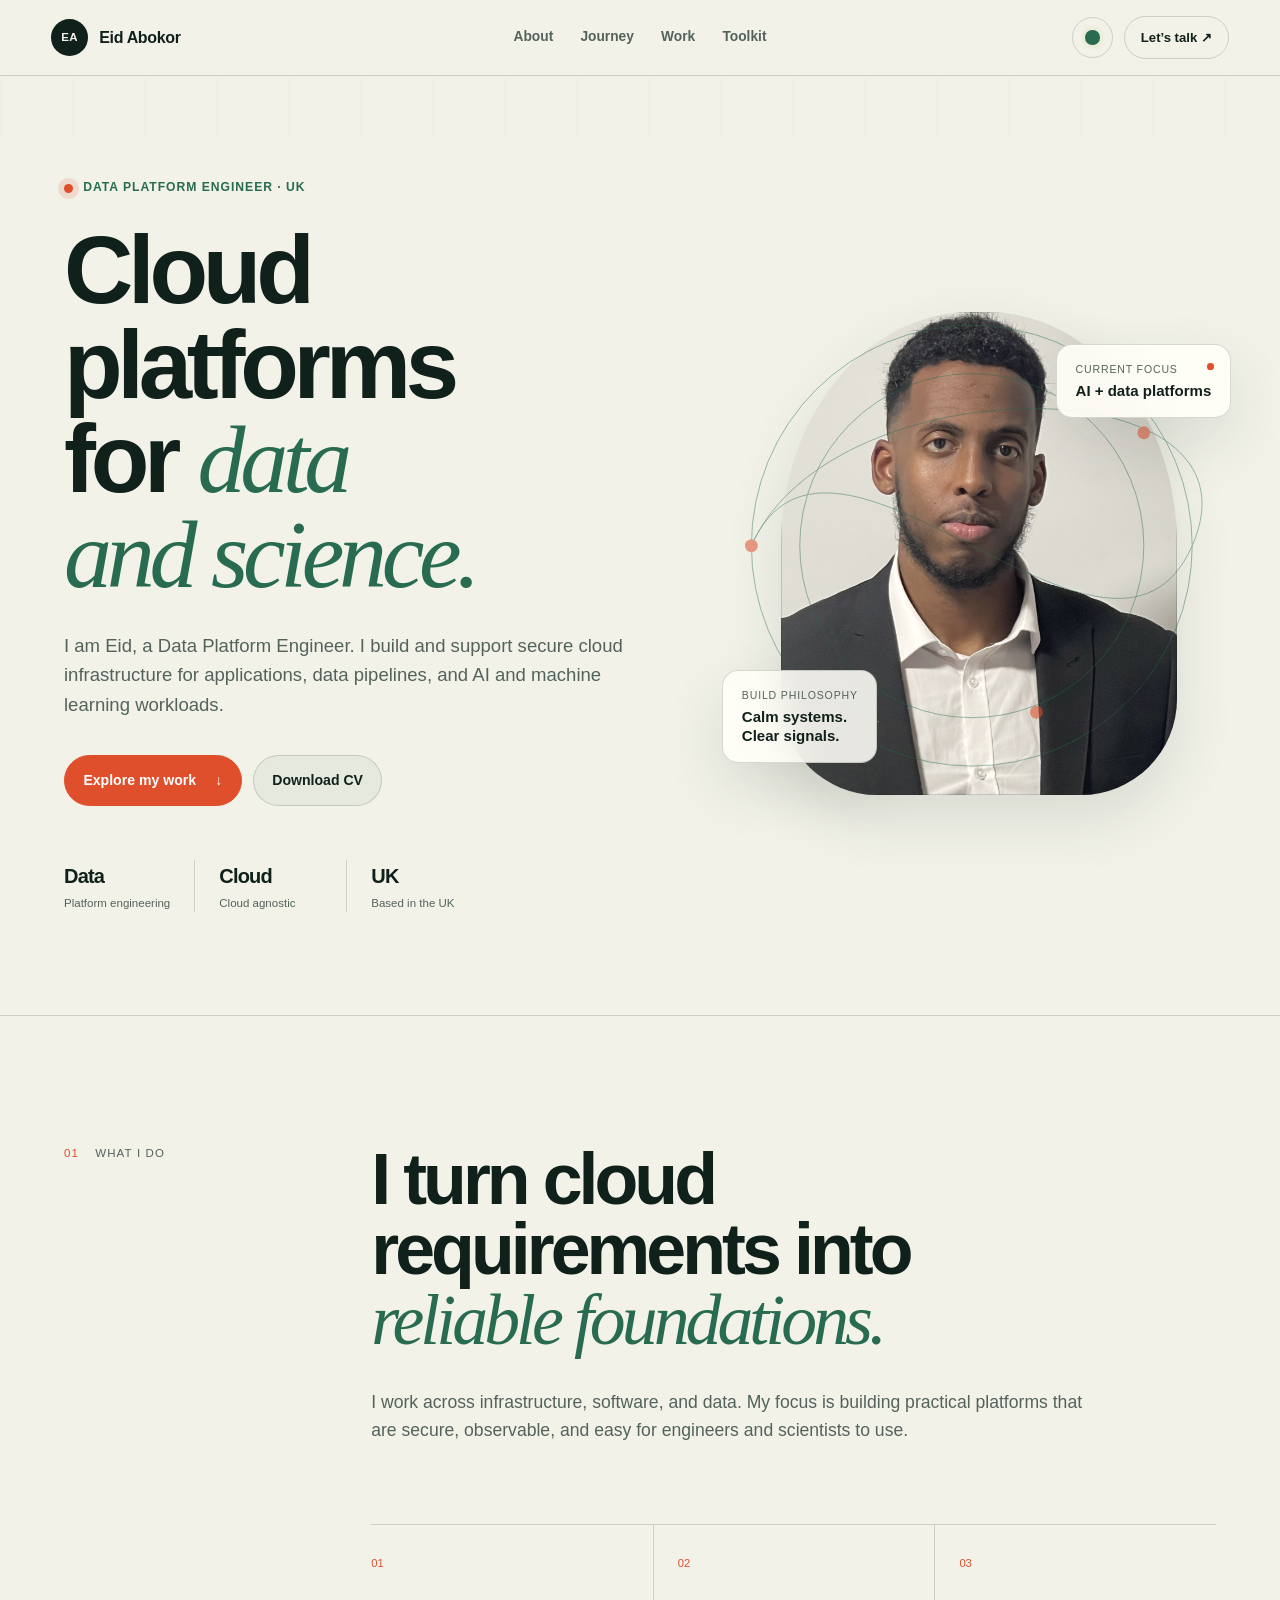
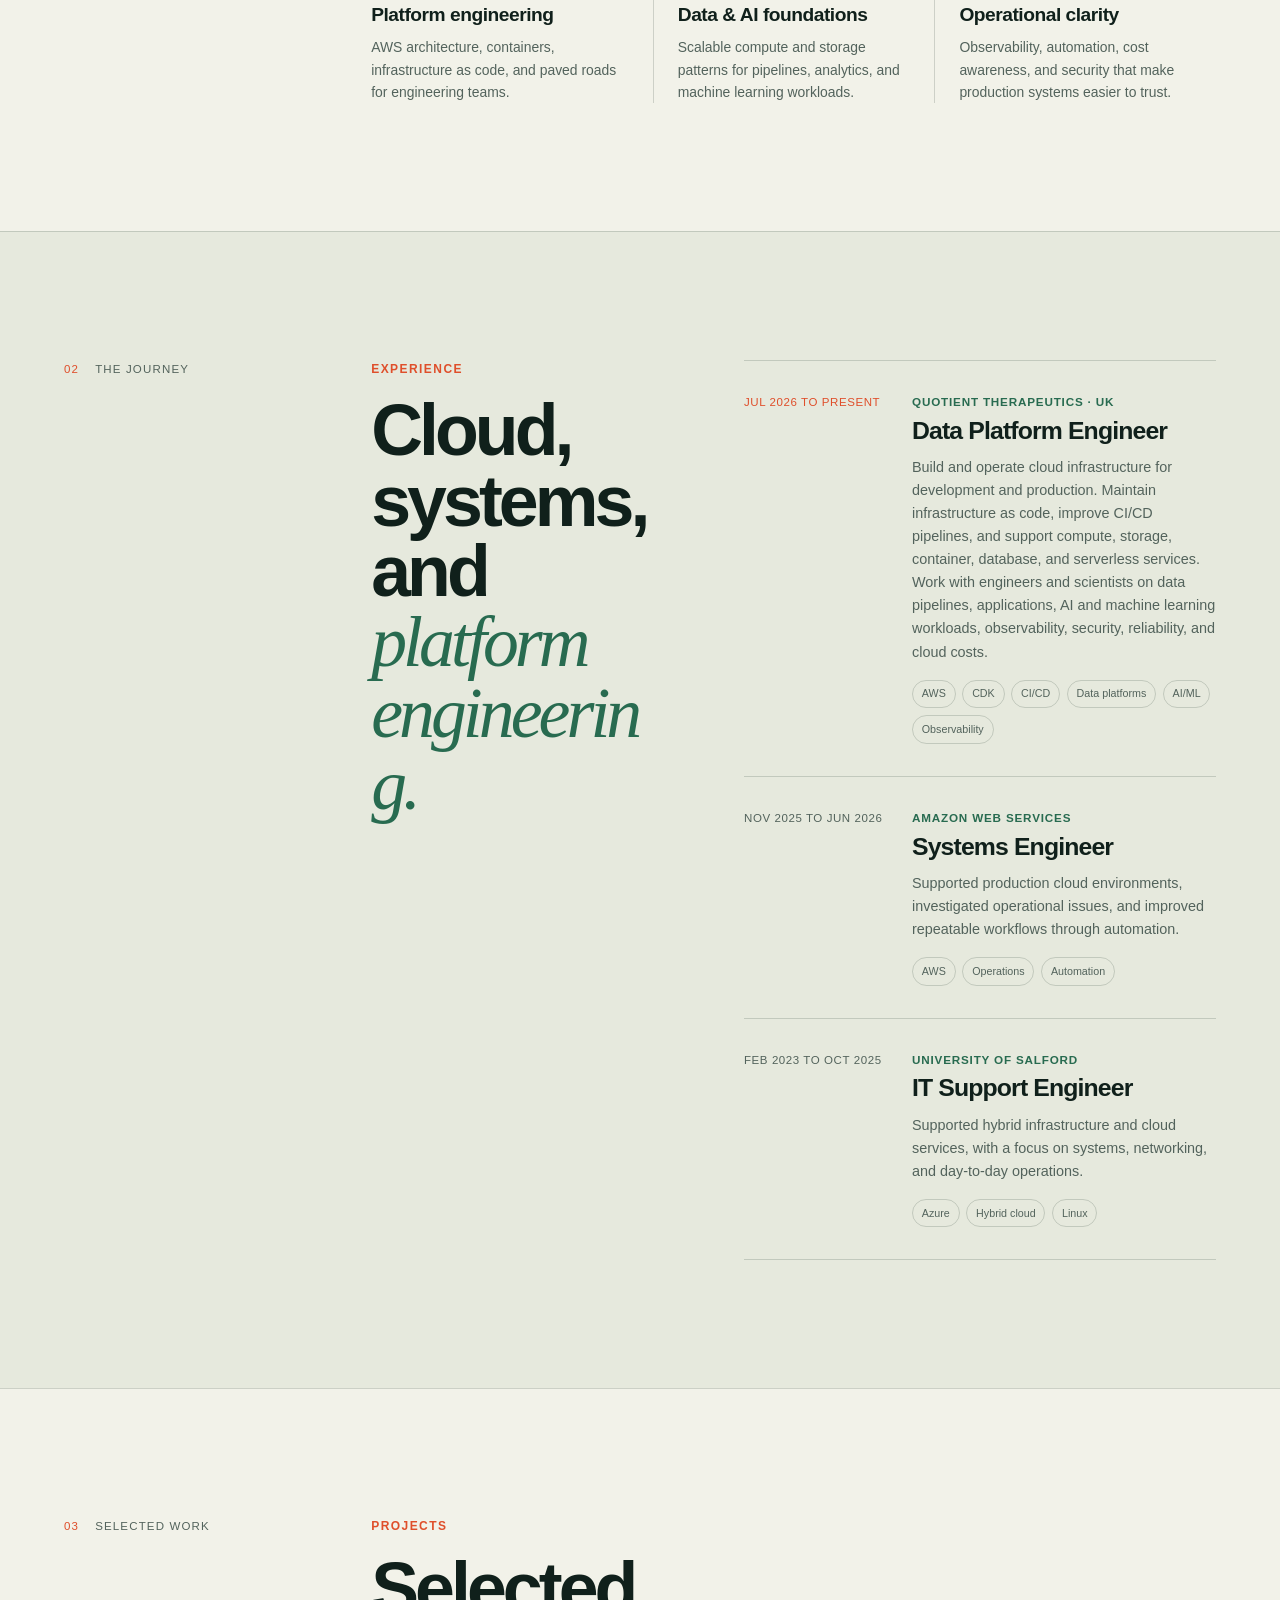
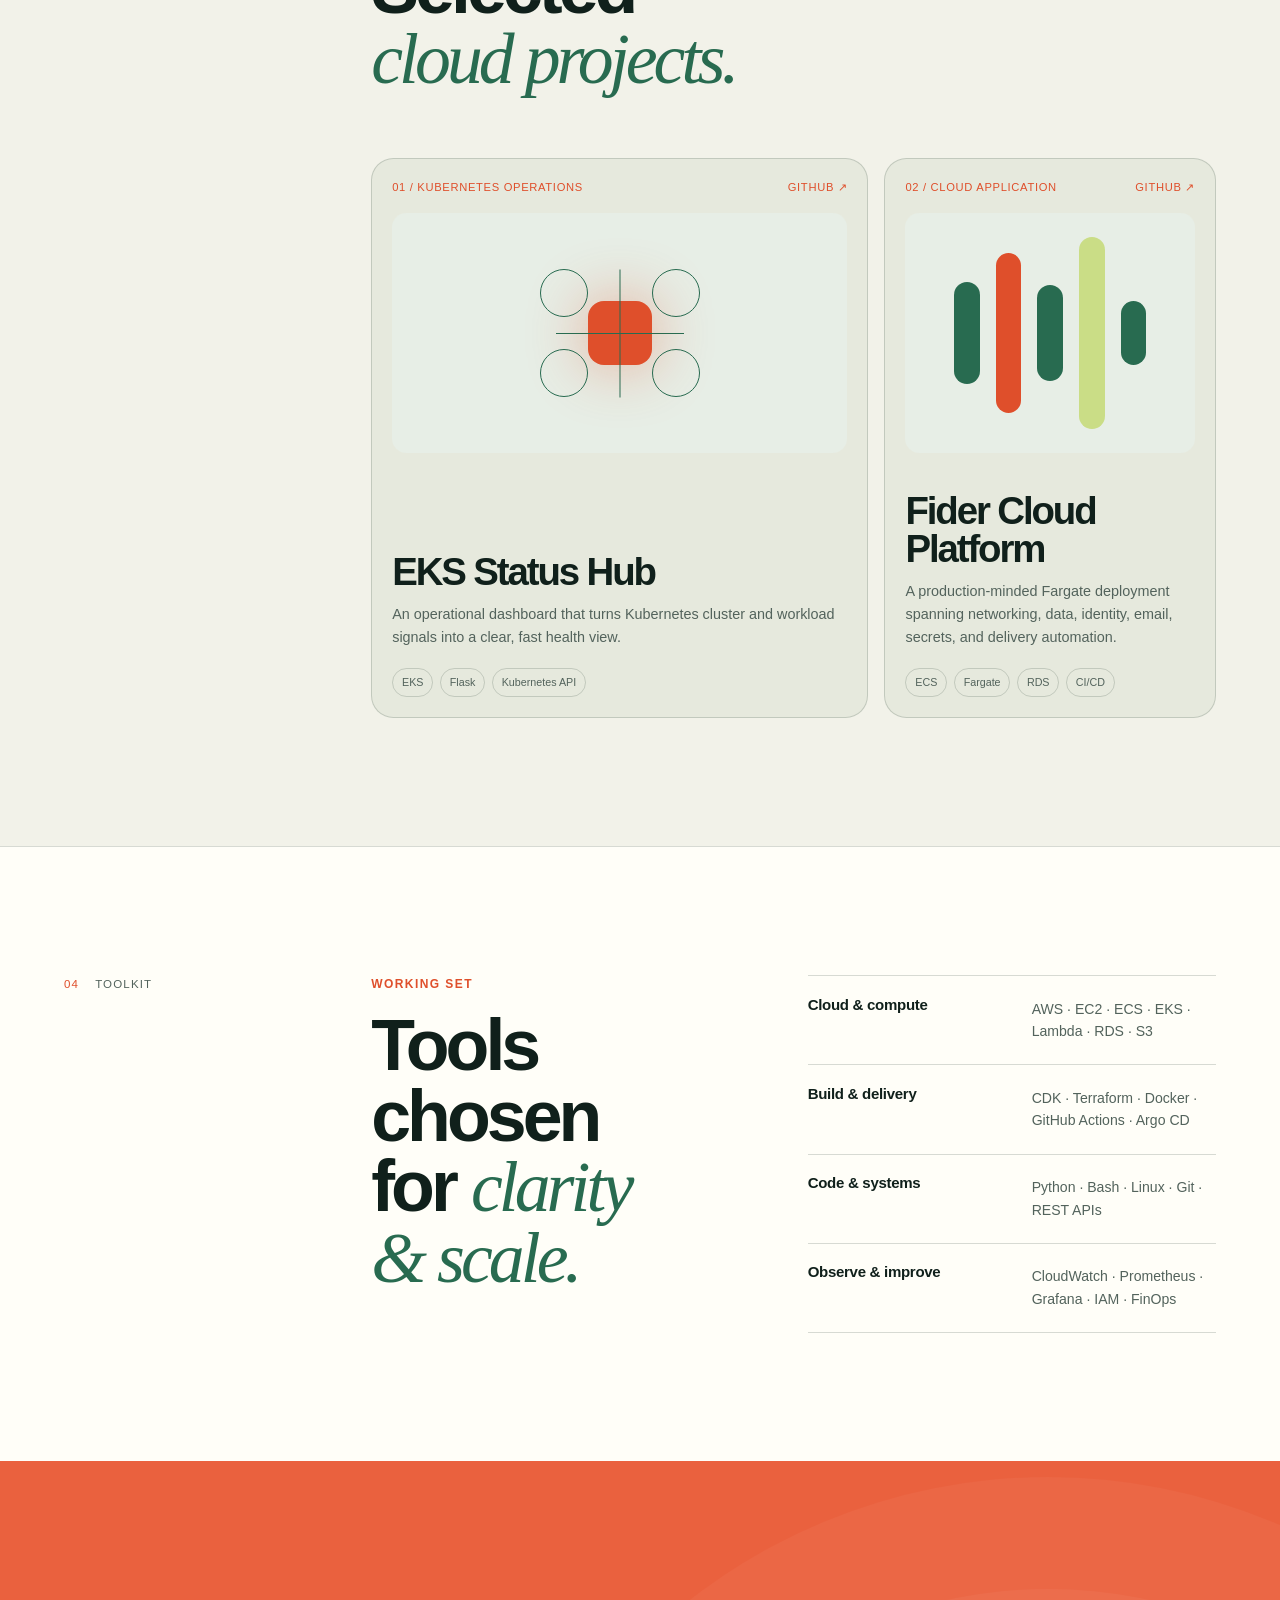
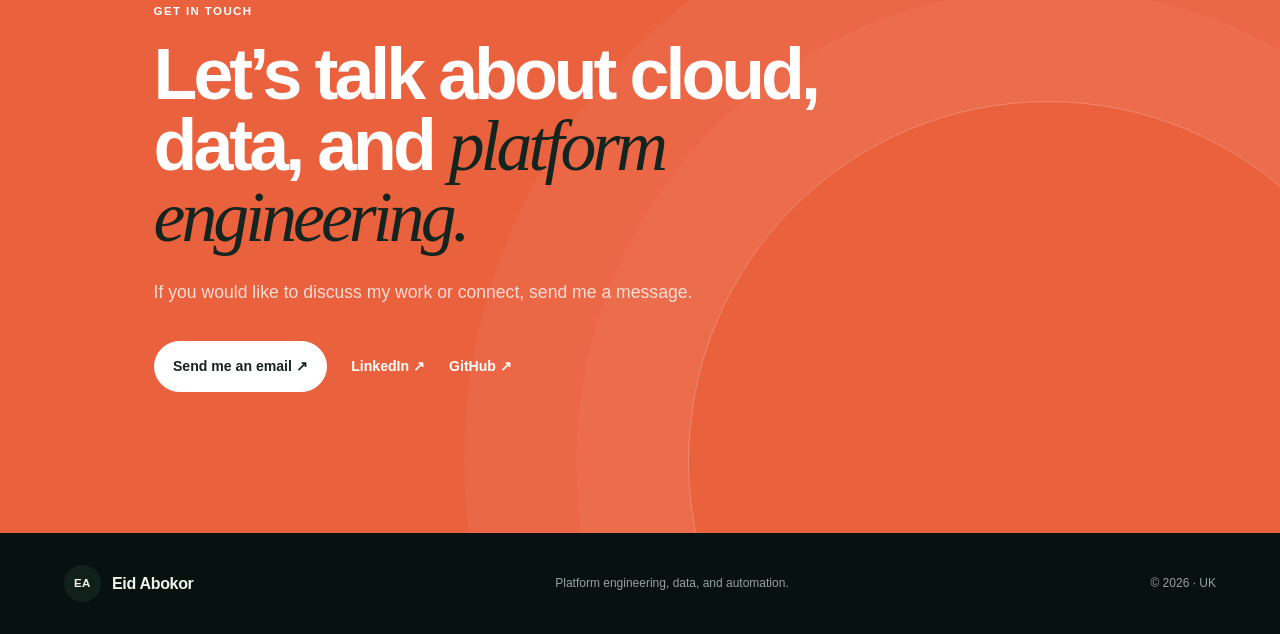
==== commit 41d73156: "updated portfolio page to new role" ====
--- a/index.html
+++ b/index.html
@@ -3,139 +3,79 @@
   <head>
     <meta charset="UTF-8" />
     <meta name="viewport" content="width=device-width, initial-scale=1.0" />
-    <meta
-      name="description"
-      content="Eid Abokor, Platform Engineer focused on AWS, Kubernetes, Terraform, GitOps, and production reliability."
-    />
-    <meta name="theme-color" content="#080c10" />
-    <title>Eid Abokor | Platform Engineer</title>
+    <meta name="description" content="Eid Abokor is a Data Platform Engineer building secure, observable cloud foundations for data, AI, and scientific workloads." />
+    <meta name="theme-color" content="#071210" />
+    <title>Eid Abokor | Data Platform Engineer</title>
     <link rel="preload" href="assets/eid-abokor.jpeg" as="image" />
     <link rel="stylesheet" href="styles.css" />
   </head>
   <body>
+    <a class="skip-link" href="#main">Skip to content</a>
     <header class="site-header">
-      <a class="brand" href="#top" aria-label="Eid Abokor home">
-        <span class="brand-mark">EA</span>
-        <span>Eid Abokor</span>
-      </a>
-
+      <a class="brand" href="#top" aria-label="Eid Abokor, home"><span class="brand-mark">EA</span><span>Eid Abokor</span></a>
       <nav class="site-nav" id="site-nav" aria-label="Primary navigation">
-        <a href="#experience">Experience</a>
-        <a href="#projects">Projects</a>
-        <a href="#stack">Stack</a>
-        <a href="#contact">Contact</a>
+        <a href="#about">About</a><a href="#experience">Journey</a><a href="#projects">Work</a><a href="#stack">Toolkit</a>
       </nav>
-
       <div class="header-actions">
-        <button class="theme-toggle" type="button" aria-label="Switch to light mode">
-          <span class="toggle-icon" aria-hidden="true"></span>
-        </button>
-
-        <button class="menu-button" type="button" aria-expanded="false" aria-controls="site-nav">
-          <span class="menu-line"></span>
-          <span class="menu-line"></span>
-          <span class="menu-line"></span>
-          <span class="sr-only">Menu</span>
-        </button>
+        <button class="theme-toggle" type="button" aria-label="Switch to light mode"><span class="toggle-icon" aria-hidden="true"></span></button>
+        <a class="header-contact" href="#contact">Let’s talk <span aria-hidden="true">↗</span></a>
+        <button class="menu-button" type="button" aria-expanded="false" aria-controls="site-nav"><span></span><span></span><span></span><b class="sr-only">Menu</b></button>
       </div>
     </header>
 
-    <main id="top">
-      <section class="hero">
-        <div class="mesh" aria-hidden="true"></div>
-        <div class="hero-copy">
-          <p class="eyebrow">Platform Engineer</p>
-          <h1>Eid Abokor</h1>
-          <p class="hero-line">AWS, Kubernetes, Terraform, GitOps.</p>
-          <p class="hero-summary">
-            I build quiet, reliable cloud platforms that stay observable, secure, and ready for
-            production.
-          </p>
-          <div class="hero-actions" aria-label="Portfolio actions">
-            <a class="button primary" href="#projects">View work</a>
-            <a class="button ghost" href="assets/Eid_Abokor_CV_Platform.pdf" download>CV</a>
-          </div>
+    <main id="main">
+      <section class="hero" id="top">
+        <div class="hero-copy reveal">
+          <p class="status"><span></span> Data Platform Engineer · UK</p>
+          <h1>Cloud platforms for <em>data and science.</em></h1>
+          <p class="hero-summary">I am Eid, a Data Platform Engineer. I build and support secure cloud infrastructure for applications, data pipelines, and AI and machine learning workloads.</p>
+          <div class="hero-actions"><a class="button primary" href="#projects">Explore my work <span>↓</span></a><a class="button secondary" href="assets/Eid_Abokor_CV_Platform.pdf" download>Download CV</a></div>
+          <dl class="hero-stats" aria-label="Career highlights"><div><dt>Data</dt><dd>Platform engineering</dd></div><div><dt>Cloud</dt><dd>Cloud agnostic</dd></div><div><dt>UK</dt><dd>Based in the UK</dd></div></dl>
         </div>
-
-        <figure class="portrait-card">
-          <img src="assets/eid-abokor.jpeg" alt="Portrait of Eid Abokor" />
-        </figure>
-      </section>
-
-      <section class="experience-strip" id="experience" aria-label="Work experience">
-        <article>
-          <span>Nov 2025 - Present</span>
-          <h2>Systems Engineer</h2>
-          <p>Amazon Web Services · Production cloud support and automation.</p>
-        </article>
-        <article>
-          <span>Feb 2023 - Oct 2025</span>
-          <h2>IT Support Engineer</h2>
-          <p>University of Salford · Hybrid infrastructure, Azure, and operations.</p>
-        </article>
-      </section>
-
-      <section class="section projects" id="projects" aria-labelledby="projects-heading">
-        <div class="section-heading">
-          <p class="eyebrow">Selected Work</p>
-          <h2 id="projects-heading">Production-minded platform builds.</h2>
-        </div>
-
-        <div class="project-grid">
-          <a class="project-card" href="https://github.com/EidAbokor1/EKS-Status-Hub" target="_blank" rel="noreferrer">
-            <span class="project-meta">EKS · Flask · Kubernetes API</span>
-            <h3>EKS Status Hub</h3>
-            <p>Operational dashboard for checking cluster health, workload status, and platform signals quickly.</p>
-            <span class="project-link">Open project</span>
-          </a>
-
-          <a class="project-card" href="https://github.com/EidAbokor1/ECS-FIDER-APP" target="_blank" rel="noreferrer">
-            <span class="project-meta">ECS · Fargate · RDS</span>
-            <h3>Fider Cloud Platform</h3>
-            <p>Fargate deployment with ALB, ACM, Route 53, SES, Secrets Manager, PostgreSQL, and CI/CD.</p>
-            <span class="project-link">Open project</span>
-          </a>
+        <div class="hero-visual reveal">
+          <figure class="portrait"><img src="assets/eid-abokor.jpeg" alt="Eid Abokor, Data Platform Engineer" /></figure>
+          <div class="orbit-card card-ai"><span class="pulse"></span><small>Current focus</small><strong>AI + data platforms</strong></div>
+          <div class="orbit-card card-build"><small>Build philosophy</small><strong>Calm systems.<br />Clear signals.</strong></div>
+          <svg class="data-orbit" viewBox="0 0 500 500" aria-hidden="true"><circle cx="250" cy="250" r="205"/><circle cx="250" cy="250" r="160"/><path d="M45 250C120 80 380 420 455 250S120 80 45 250Z"/><g><circle cx="45" cy="250" r="6"/><circle cx="410" cy="145" r="6"/><circle cx="310" cy="405" r="6"/></g></svg>
         </div>
       </section>
 
-      <section class="section stack" id="stack" aria-labelledby="stack-heading">
-        <div class="section-heading">
-          <p class="eyebrow">Stack</p>
-          <h2 id="stack-heading">Tools I reach for.</h2>
-        </div>
-
-        <div class="stack-grid">
-          <span>AWS</span>
-          <span>Azure</span>
-          <span>Docker</span>
-          <span>Kubernetes</span>
-          <span>Terraform</span>
-          <span>GitHub Actions</span>
-          <span>ArgoCD</span>
-          <span>Python</span>
-          <span>Bash</span>
-          <span>Prometheus</span>
-          <span>Grafana</span>
-          <span>Linux</span>
+      <section class="intro section" id="about">
+        <div class="section-label"><span>01</span><p>What I do</p></div>
+        <div class="intro-copy reveal"><h2>I turn cloud requirements into <em>reliable foundations.</em></h2><p>I work across infrastructure, software, and data. My focus is building practical platforms that are secure, observable, and easy for engineers and scientists to use.</p>
+          <div class="capability-grid"><article><span>01</span><h3>Platform engineering</h3><p>AWS architecture, containers, infrastructure as code, and paved roads for engineering teams.</p></article><article><span>02</span><h3>Data &amp; AI foundations</h3><p>Scalable compute and storage patterns for pipelines, analytics, and machine learning workloads.</p></article><article><span>03</span><h3>Operational clarity</h3><p>Observability, automation, cost awareness, and security that make production systems easier to trust.</p></article></div>
         </div>
       </section>
 
-      <section class="contact" id="contact" aria-labelledby="contact-heading">
-        <p class="eyebrow">Contact</p>
-        <h2 id="contact-heading">Let’s talk infrastructure.</h2>
-        <div class="contact-actions">
-          <a class="button primary" href="mailto:abokoreid1@yahoo.com">Email</a>
-          <a class="button ghost" href="https://www.linkedin.com/in/eid-abokor-6733911a1/" target="_blank" rel="noreferrer">LinkedIn</a>
-          <a class="button ghost" href="https://github.com/EidAbokor1" target="_blank" rel="noreferrer">GitHub</a>
+      <section class="journey section" id="experience">
+        <div class="section-label"><span>02</span><p>The journey</p></div>
+        <div class="journey-content reveal"><div class="section-heading"><p>Experience</p><h2>Cloud, systems, and <em>platform engineering.</em></h2></div>
+          <div class="timeline">
+            <article class="timeline-item current"><div class="timeline-date">Jul 2026 to Present</div><div><p class="company">Quotient Therapeutics · UK</p><h3>Data Platform Engineer</h3><p>Build and operate cloud infrastructure for development and production. Maintain infrastructure as code, improve CI/CD pipelines, and support compute, storage, container, database, and serverless services. Work with engineers and scientists on data pipelines, applications, AI and machine learning workloads, observability, security, reliability, and cloud costs.</p><div class="tags"><span>AWS</span><span>CDK</span><span>CI/CD</span><span>Data platforms</span><span>AI/ML</span><span>Observability</span></div></div></article>
+            <article class="timeline-item"><div class="timeline-date">Nov 2025 to Jun 2026</div><div><p class="company">Amazon Web Services</p><h3>Systems Engineer</h3><p>Supported production cloud environments, investigated operational issues, and improved repeatable workflows through automation.</p><div class="tags"><span>AWS</span><span>Operations</span><span>Automation</span></div></div></article>
+            <article class="timeline-item"><div class="timeline-date">Feb 2023 to Oct 2025</div><div><p class="company">University of Salford</p><h3>IT Support Engineer</h3><p>Supported hybrid infrastructure and cloud services, with a focus on systems, networking, and day-to-day operations.</p><div class="tags"><span>Azure</span><span>Hybrid cloud</span><span>Linux</span></div></div></article>
+          </div>
         </div>
       </section>
+
+      <section class="work section" id="projects">
+        <div class="section-label"><span>03</span><p>Selected work</p></div>
+        <div class="work-content"><div class="section-heading reveal"><p>Projects</p><h2>Selected <em>cloud projects.</em></h2></div>
+          <div class="project-grid">
+            <a class="project-card project-featured reveal" href="https://github.com/EidAbokor1/EKS-Status-Hub" target="_blank" rel="noreferrer"><div class="project-top"><span>01 / Kubernetes operations</span><span>GitHub ↗</span></div><div class="project-graphic cluster" aria-hidden="true"><i></i><i></i><i></i><i></i><b></b></div><div><h3>EKS Status Hub</h3><p>An operational dashboard that turns Kubernetes cluster and workload signals into a clear, fast health view.</p><div class="tags"><span>EKS</span><span>Flask</span><span>Kubernetes API</span></div></div></a>
+            <a class="project-card reveal" href="https://github.com/EidAbokor1/ECS-FIDER-APP" target="_blank" rel="noreferrer"><div class="project-top"><span>02 / Cloud application</span><span>GitHub ↗</span></div><div class="project-graphic pipeline" aria-hidden="true"><i></i><i></i><i></i><i></i><i></i></div><div><h3>Fider Cloud Platform</h3><p>A production-minded Fargate deployment spanning networking, data, identity, email, secrets, and delivery automation.</p><div class="tags"><span>ECS</span><span>Fargate</span><span>RDS</span><span>CI/CD</span></div></div></a>
+          </div>
+        </div>
+      </section>
+
+      <section class="toolkit section" id="stack">
+        <div class="section-label"><span>04</span><p>Toolkit</p></div>
+        <div class="toolkit-content reveal"><div class="section-heading"><p>Working set</p><h2>Tools chosen for <em>clarity &amp; scale.</em></h2></div><div class="tool-groups"><article><h3>Cloud &amp; compute</h3><p>AWS · EC2 · ECS · EKS · Lambda · RDS · S3</p></article><article><h3>Build &amp; delivery</h3><p>CDK · Terraform · Docker · GitHub Actions · Argo CD</p></article><article><h3>Code &amp; systems</h3><p>Python · Bash · Linux · Git · REST APIs</p></article><article><h3>Observe &amp; improve</h3><p>CloudWatch · Prometheus · Grafana · IAM · FinOps</p></article></div></div>
+      </section>
+
+      <section class="contact" id="contact"><div class="contact-glow" aria-hidden="true"></div><p class="eyebrow">Get in touch</p><h2>Let’s talk about cloud,<br />data, and <em>platform engineering.</em></h2><p>If you would like to discuss my work or connect, send me a message.</p><div class="contact-actions"><a class="button light" href="mailto:abokoreid1@yahoo.com">Send me an email ↗</a><a href="https://www.linkedin.com/in/eid-abokor-6733911a1/" target="_blank" rel="noreferrer">LinkedIn ↗</a><a href="https://github.com/EidAbokor1" target="_blank" rel="noreferrer">GitHub ↗</a></div></section>
     </main>
-
-    <footer class="site-footer">
-      <p>© <span id="year"></span> Eid Abokor</p>
-      <a href="#top">Back to top</a>
-    </footer>
-
+    <footer><a class="brand" href="#top"><span class="brand-mark">EA</span><span>Eid Abokor</span></a><p>Platform engineering, data, and automation.</p><p>© <span id="year"></span> · UK</p></footer>
     <script src="script.js"></script>
   </body>
 </html>
--- a/styles.css
+++ b/styles.css
@@ -1,643 +1,16 @@
-:root {
-  color-scheme: dark;
-  --cursor-x: 50vw;
-  --cursor-y: 24vh;
-  --bg: #080c10;
-  --bg-soft: #0e151b;
-  --panel: rgba(16, 24, 31, 0.78);
-  --panel-strong: rgba(20, 31, 39, 0.92);
-  --text: #f7fbfc;
-  --muted: #aab8bd;
-  --subtle: #788991;
-  --line: rgba(255, 255, 255, 0.13);
-  --accent: #35e6bb;
-  --accent-2: #79d0ff;
-  --warm: #f0b849;
-  --shadow: 0 24px 70px rgba(0, 0, 0, 0.34);
-  --radius: 8px;
-  font-family:
-    Inter, ui-sans-serif, system-ui, -apple-system, BlinkMacSystemFont, "Segoe UI", sans-serif;
-}
-
-[data-theme="light"] {
-  color-scheme: light;
-  --bg: #f5f7f5;
-  --bg-soft: #e9efec;
-  --panel: rgba(255, 255, 255, 0.76);
-  --panel-strong: rgba(255, 255, 255, 0.94);
-  --text: #101719;
-  --muted: #47575d;
-  --subtle: #68787e;
-  --line: rgba(13, 27, 31, 0.14);
-  --accent: #0b8f74;
-  --accent-2: #176c9d;
-  --warm: #a76a06;
-  --shadow: 0 20px 60px rgba(24, 40, 44, 0.16);
-}
-
-* {
-  box-sizing: border-box;
-}
-
-html {
-  scroll-behavior: smooth;
-}
-
-body {
-  position: relative;
-  margin: 0;
-  background:
-    linear-gradient(90deg, color-mix(in srgb, var(--line) 44%, transparent) 1px, transparent 1px),
-    linear-gradient(color-mix(in srgb, var(--line) 32%, transparent) 1px, transparent 1px),
-    radial-gradient(circle at 18% 12%, color-mix(in srgb, var(--accent) 20%, transparent), transparent 24rem),
-    radial-gradient(circle at 86% 22%, color-mix(in srgb, var(--accent-2) 16%, transparent), transparent 26rem),
-    linear-gradient(180deg, var(--bg), var(--bg-soft) 54%, var(--bg));
-  background-size:
-    4rem 4rem,
-    4rem 4rem,
-    auto,
-    auto,
-    auto;
-  color: var(--text);
-  line-height: 1.55;
-}
-
-body::before {
-  position: fixed;
-  inset: 0;
-  z-index: 0;
-  pointer-events: none;
-  content: "";
-  background:
-    linear-gradient(90deg, color-mix(in srgb, var(--accent) 78%, transparent) 1px, transparent 1px),
-    linear-gradient(color-mix(in srgb, var(--accent-2) 68%, transparent) 1px, transparent 1px),
-    linear-gradient(
-      90deg,
-      transparent,
-      color-mix(in srgb, var(--accent) 10%, transparent) 49%,
-      color-mix(in srgb, var(--accent-2) 10%, transparent) 51%,
-      transparent
-    );
-  background-size:
-    4rem 4rem,
-    4rem 4rem,
-    4rem 4rem;
-  mask-image: radial-gradient(
-    10rem circle at var(--cursor-x) var(--cursor-y),
-    black 0,
-    black 42%,
-    transparent 76%
-  );
-  opacity: 0.82;
-}
-
-body::after {
-  position: fixed;
-  inset: 0;
-  z-index: 0;
-  pointer-events: none;
-  content: "";
-  background:
-    linear-gradient(90deg, transparent 0 3.92rem, color-mix(in srgb, var(--warm) 35%, transparent) 3.92rem 4rem),
-    linear-gradient(transparent 0 3.92rem, color-mix(in srgb, var(--warm) 30%, transparent) 3.92rem 4rem);
-  background-size:
-    4rem 4rem,
-    4rem 4rem;
-  mask-image: radial-gradient(
-    6.8rem circle at var(--cursor-x) var(--cursor-y),
-    black 0,
-    transparent 74%
-  );
-  opacity: 0.46;
-}
-
-body > * {
-  position: relative;
-  z-index: 1;
-}
-
-a {
-  color: inherit;
-  text-decoration: none;
-}
-
-img {
-  display: block;
-  max-width: 100%;
-}
-
-.sr-only {
-  position: absolute;
-  width: 1px;
-  height: 1px;
-  padding: 0;
-  margin: -1px;
-  overflow: hidden;
-  clip: rect(0, 0, 0, 0);
-  white-space: nowrap;
-  border: 0;
-}
-
-.site-header {
-  position: sticky;
-  top: 0;
-  z-index: 20;
-  display: grid;
-  grid-template-columns: auto 1fr auto;
-  align-items: center;
-  min-height: 4.5rem;
-  padding: 0.85rem clamp(1rem, 4vw, 4.5rem);
-  border-bottom: 1px solid var(--line);
-  background: color-mix(in srgb, var(--bg) 82%, transparent);
-  backdrop-filter: blur(18px);
-}
-
-.brand {
-  display: inline-flex;
-  align-items: center;
-  gap: 0.72rem;
-  font-weight: 850;
-}
-
-.brand-mark {
-  display: grid;
-  place-items: center;
-  width: 2.35rem;
-  aspect-ratio: 1;
-  border: 1px solid color-mix(in srgb, var(--accent) 58%, transparent);
-  border-radius: var(--radius);
-  background: color-mix(in srgb, var(--accent) 12%, transparent);
-  color: var(--accent);
-  font-size: 0.78rem;
-}
-
-.site-nav {
-  justify-self: center;
-  display: flex;
-  align-items: center;
-  gap: 0.2rem;
-}
-
-.site-nav a,
-.theme-toggle,
-.menu-button {
-  border: 1px solid transparent;
-  border-radius: var(--radius);
-}
-
-.site-nav a {
-  padding: 0.52rem 0.75rem;
-  color: var(--muted);
-  font-size: 0.93rem;
-  font-weight: 720;
-}
-
-.site-nav a:hover,
-.site-nav a:focus-visible,
-.theme-toggle:hover,
-.theme-toggle:focus-visible,
-.menu-button:hover,
-.menu-button:focus-visible {
-  border-color: var(--line);
-  background: color-mix(in srgb, var(--text) 8%, transparent);
-  color: var(--text);
-}
-
-.header-actions {
-  justify-self: end;
-  display: inline-flex;
-  align-items: center;
-  gap: 0.5rem;
-}
-
-.theme-toggle,
-.menu-button {
-  display: grid;
-  place-items: center;
-  width: 2.65rem;
-  aspect-ratio: 1;
-  background: color-mix(in srgb, var(--text) 6%, transparent);
-  color: var(--text);
-  cursor: pointer;
-}
-
-.toggle-icon {
-  position: relative;
-  width: 1.08rem;
-  aspect-ratio: 1;
-  border-radius: 50%;
-  background: var(--accent);
-  box-shadow: 0 0 18px color-mix(in srgb, var(--accent) 52%, transparent);
-}
-
-[data-theme="light"] .toggle-icon {
-  background: transparent;
-  box-shadow: inset -0.34rem -0.28rem 0 var(--accent-2);
-}
-
-.menu-button {
-  display: none;
-}
-
-.menu-line {
-  display: block;
-  width: 1.05rem;
-  height: 2px;
-  margin: 0.17rem auto;
-  background: currentColor;
-}
-
-.hero {
-  position: relative;
-  isolation: isolate;
-  display: grid;
-  grid-template-columns: minmax(0, 1fr) minmax(17rem, 28rem);
-  align-items: center;
-  gap: clamp(2rem, 7vw, 7rem);
-  min-height: calc(100vh - 4.5rem);
-  padding: clamp(3.5rem, 8vw, 7rem) clamp(1rem, 4vw, 4.5rem);
-  overflow: hidden;
-}
-
-.hero::before {
-  position: absolute;
-  inset: 0;
-  z-index: -1;
-  content: "";
-  opacity: 0.34;
-  background:
-    repeating-linear-gradient(
-      180deg,
-      transparent 0,
-      transparent 0.72rem,
-      color-mix(in srgb, var(--accent) 7%, transparent) 0.78rem
-    );
-  mask-image: linear-gradient(90deg, black, transparent 86%);
-}
-
-.mesh {
-  position: absolute;
-  inset: 7rem clamp(1rem, 4vw, 4.5rem) auto auto;
-  z-index: -1;
-  width: min(43rem, 76vw);
-  aspect-ratio: 1.4;
-  opacity: 0.42;
-  background:
-    linear-gradient(var(--line) 1px, transparent 1px),
-    linear-gradient(90deg, var(--line) 1px, transparent 1px);
-  background-size: 2.2rem 2.2rem;
-  mask-image: radial-gradient(circle, black, transparent 70%);
-}
-
-.hero-copy {
-  position: relative;
-  z-index: 1;
-  max-width: 48rem;
-}
-
-.eyebrow {
-  margin: 0 0 0.8rem;
-  color: var(--accent);
-  font-size: 0.78rem;
-  font-weight: 850;
-  letter-spacing: 0.08em;
-  text-transform: uppercase;
-}
-
-h1,
-h2,
-h3,
-p {
-  overflow-wrap: anywhere;
-}
-
-h1 {
-  max-width: 9ch;
-  margin: 0;
-  font-size: clamp(4.7rem, 11vw, 10rem);
-  line-height: 0.86;
-  letter-spacing: 0;
-}
-
-h2 {
-  margin: 0;
-  font-size: clamp(2rem, 4.6vw, 4.6rem);
-  line-height: 0.98;
-  letter-spacing: 0;
-}
-
-h3 {
-  margin: 0;
-  font-size: clamp(1.28rem, 2vw, 1.65rem);
-  line-height: 1.08;
-}
-
-.hero-line {
-  margin: 1.15rem 0 0;
-  color: var(--accent-2);
-  font-size: clamp(1.2rem, 2.4vw, 1.75rem);
-  font-weight: 830;
-}
-
-.hero-summary {
-  max-width: 38rem;
-  margin: 1rem 0 0;
-  color: var(--muted);
-  font-size: clamp(1rem, 1.8vw, 1.22rem);
-}
-
-.hero-actions,
-.contact-actions {
-  display: flex;
-  flex-wrap: wrap;
-  gap: 0.75rem;
-  margin-top: 1.7rem;
-}
-
-.button {
-  display: inline-flex;
-  align-items: center;
-  justify-content: center;
-  min-height: 2.9rem;
-  padding: 0.72rem 1rem;
-  border: 1px solid var(--line);
-  border-radius: var(--radius);
-  font-weight: 830;
-  transition:
-    transform 180ms ease,
-    border-color 180ms ease,
-    background 180ms ease;
-}
-
-.button.primary {
-  border-color: color-mix(in srgb, var(--accent) 72%, transparent);
-  background: var(--accent);
-  color: #06120f;
-}
-
-.button.ghost {
-  background: color-mix(in srgb, var(--text) 7%, transparent);
-  color: var(--text);
-}
-
-.button:hover,
-.button:focus-visible,
-.project-card:hover,
-.project-card:focus-visible {
-  transform: translateY(-2px);
-}
-
-.portrait-card {
-  position: relative;
-  z-index: 1;
-  justify-self: end;
-  width: min(28rem, 100%);
-  margin: 0;
-  border: 1px solid var(--line);
-  border-radius: var(--radius);
-  background: var(--panel);
-  box-shadow: var(--shadow);
-  overflow: hidden;
-}
-
-.portrait-card img {
-  width: 100%;
-  aspect-ratio: 0.78;
-  object-fit: cover;
-  object-position: 48% 50%;
-  filter: saturate(0.9) contrast(1.04);
-}
-
-.experience-strip {
-  display: grid;
-  grid-template-columns: repeat(2, minmax(0, 1fr));
-  border-block: 1px solid var(--line);
-  background: color-mix(in srgb, var(--panel-strong) 86%, transparent);
-}
-
-.experience-strip article {
-  min-height: 8rem;
-  padding: clamp(1rem, 3vw, 1.6rem) clamp(1rem, 4vw, 4.5rem);
-  border-right: 1px solid var(--line);
-}
-
-.experience-strip article:last-child {
-  border-right: 0;
-}
-
-.experience-strip span {
-  color: var(--accent);
-  font-size: 0.78rem;
-  font-weight: 830;
-  letter-spacing: 0.04em;
-  text-transform: uppercase;
-}
-
-.experience-strip h2 {
-  margin-top: 0.35rem;
-  font-size: clamp(1.45rem, 2.8vw, 2.4rem);
-}
-
-.experience-strip p {
-  max-width: 35rem;
-  margin: 0.55rem 0 0;
-  color: var(--muted);
-}
-
-.section {
-  display: grid;
-  grid-template-columns: minmax(0, 0.78fr) minmax(0, 1.22fr);
-  gap: clamp(2rem, 6vw, 6rem);
-  padding: clamp(4rem, 8vw, 7rem) clamp(1rem, 4vw, 4.5rem);
-  border-top: 1px solid var(--line);
-}
-
-.section-heading {
-  max-width: 36rem;
-}
-
-.project-grid {
-  display: grid;
-  gap: 1rem;
-}
-
-.project-card {
-  display: grid;
-  gap: 0.75rem;
-  min-height: 11.5rem;
-  padding: clamp(1.1rem, 2vw, 1.45rem);
-  border: 1px solid var(--line);
-  border-radius: var(--radius);
-  background:
-    linear-gradient(135deg, color-mix(in srgb, var(--accent) 10%, transparent), transparent 56%),
-    var(--panel);
-  box-shadow: var(--shadow);
-  transition:
-    transform 180ms ease,
-    border-color 180ms ease,
-    background 180ms ease;
-}
-
-.project-card:hover,
-.project-card:focus-visible {
-  border-color: color-mix(in srgb, var(--accent) 58%, var(--line));
-}
-
-.project-meta,
-.project-link {
-  color: var(--accent);
-  font-size: 0.78rem;
-  font-weight: 850;
-  letter-spacing: 0.04em;
-  text-transform: uppercase;
-}
-
-.project-card p {
-  max-width: 48rem;
-  margin: 0;
-  color: var(--muted);
-}
-
-.project-link {
-  align-self: end;
-  color: var(--warm);
-}
-
-.stack-grid {
-  display: flex;
-  flex-wrap: wrap;
-  gap: 0.7rem;
-}
-
-.stack-grid span {
-  padding: 0.65rem 0.85rem;
-  border: 1px solid var(--line);
-  border-radius: var(--radius);
-  background: var(--panel);
-  color: var(--text);
-  font-weight: 760;
-}
-
-.contact {
-  margin: clamp(1rem, 4vw, 4.5rem);
-  padding: clamp(2rem, 6vw, 4.5rem);
-  border: 1px solid color-mix(in srgb, var(--accent) 30%, var(--line));
-  border-radius: var(--radius);
-  background:
-    linear-gradient(135deg, color-mix(in srgb, var(--accent) 15%, transparent), transparent 50%),
-    var(--panel-strong);
-}
-
-.contact h2 {
-  max-width: 11ch;
-}
-
-.site-footer {
-  display: flex;
-  align-items: center;
-  justify-content: space-between;
-  gap: 1rem;
-  padding: 2rem clamp(1rem, 4vw, 4.5rem);
-  border-top: 1px solid var(--line);
-  color: var(--subtle);
-}
-
-.site-footer p {
-  margin: 0;
-}
-
-.site-footer a {
-  color: var(--text);
-  font-weight: 800;
-}
-
-@media (max-width: 940px) {
-  .hero,
-  .section {
-    grid-template-columns: 1fr;
-  }
-
-  .portrait-card {
-    justify-self: start;
-    width: min(24rem, 100%);
-  }
-
-  .experience-strip {
-    grid-template-columns: 1fr;
-  }
-
-  .experience-strip article {
-    border-right: 0;
-    border-bottom: 1px solid var(--line);
-  }
-
-  .experience-strip article:last-child {
-    border-bottom: 0;
-  }
-}
-
-@media (max-width: 720px) {
-  .site-header {
-    grid-template-columns: auto auto;
-    min-height: 4.2rem;
-  }
-
-  .menu-button {
-    display: block;
-  }
-
-  .site-nav {
-    position: absolute;
-    top: calc(100% + 1px);
-    right: 1rem;
-    left: 1rem;
-    display: none;
-    flex-direction: column;
-    align-items: stretch;
-    padding: 0.5rem;
-    border: 1px solid var(--line);
-    border-radius: var(--radius);
-    background: var(--panel-strong);
-    box-shadow: var(--shadow);
-  }
-
-  .site-nav.is-open {
-    display: flex;
-  }
-
-  .site-nav a {
-    padding: 0.85rem;
-  }
-
-  .hero {
-    min-height: auto;
-    padding-top: 3rem;
-  }
-
-  h1 {
-    font-size: clamp(4rem, 24vw, 6.2rem);
-  }
-
-  .portrait-card {
-    width: min(20rem, 100%);
-  }
-
-  .section {
-    padding-block: 4rem;
-  }
-
-  .site-footer {
-    align-items: flex-start;
-    flex-direction: column;
-  }
-}
-
-@media (prefers-reduced-motion: reduce) {
-  *,
-  *::before,
-  *::after {
-    scroll-behavior: auto !important;
-    transition: none !important;
-    animation: none !important;
-  }
-}
+:root{color-scheme:dark;--bg:#071210;--surface:#0d1b18;--surface-2:#11231f;--text:#f1f4e9;--muted:#a7b4ad;--line:rgba(231,240,225,.14);--accent:#ff6d45;--green:#a7d7bd;--lime:#dceba6;--ink:#071210;--shadow:0 24px 80px rgba(0,0,0,.34);font-family:Inter,"Helvetica Neue",Arial,sans-serif}
+[data-theme="light"]{color-scheme:light;--bg:#f2f2e9;--surface:#e6e9dd;--surface-2:#fffef8;--text:#10201b;--muted:#53635c;--line:rgba(10,32,24,.16);--accent:#df4f2b;--green:#286b50;--lime:#cadd86;--ink:#f7faef;--shadow:0 24px 60px rgba(37,52,43,.12)}
+*{box-sizing:border-box}html{scroll-behavior:smooth}body{margin:0;background:var(--bg);color:var(--text);font-size:16px;line-height:1.6}body:before{position:fixed;inset:0;pointer-events:none;content:"";background-image:linear-gradient(var(--line) 1px,transparent 1px),linear-gradient(90deg,var(--line) 1px,transparent 1px);background-size:72px 72px;mask-image:linear-gradient(to bottom,rgba(0,0,0,.45),transparent 55%);opacity:.22;z-index:0}body>*{position:relative;z-index:1}a{color:inherit;text-decoration:none}img{display:block;max-width:100%}button{font:inherit}.sr-only{position:absolute;width:1px;height:1px;padding:0;margin:-1px;overflow:hidden;clip:rect(0,0,0,0);white-space:nowrap;border:0}.skip-link{position:fixed;top:-5rem;left:1rem;z-index:100;padding:.7rem 1rem;background:var(--accent);color:white}.skip-link:focus{top:1rem}
+.site-header{position:sticky;top:0;z-index:20;display:grid;grid-template-columns:1fr auto 1fr;align-items:center;min-height:76px;padding:0 clamp(1rem,4vw,4.5rem);border-bottom:1px solid var(--line);background:color-mix(in srgb,var(--bg) 80%,transparent);backdrop-filter:blur(18px)}.brand{display:inline-flex;align-items:center;gap:.7rem;width:max-content;font-weight:800;letter-spacing:-.02em}.brand-mark{display:grid;place-items:center;width:2.3rem;aspect-ratio:1;border-radius:50%;background:var(--text);color:var(--bg);font-size:.72rem;letter-spacing:.03em}.site-nav{display:flex;gap:1.7rem}.site-nav a{color:var(--muted);font-size:.86rem;font-weight:650}.site-nav a:hover{color:var(--text)}.header-actions{justify-self:end;display:flex;align-items:center;gap:.65rem}.header-contact{padding:.65rem 1rem;border:1px solid var(--line);border-radius:99px;font-size:.82rem;font-weight:750}.theme-toggle,.menu-button{display:grid;place-items:center;width:2.6rem;aspect-ratio:1;border:1px solid var(--line);border-radius:50%;background:transparent;color:var(--text);cursor:pointer}.toggle-icon{width:.9rem;aspect-ratio:1;border-radius:50%;background:var(--lime);box-shadow:0 0 0 4px color-mix(in srgb,var(--lime) 15%,transparent)}[data-theme="light"] .toggle-icon{background:var(--green)}.menu-button{display:none}.menu-button span{display:block;width:1rem;height:1px;margin:2px;background:currentColor}
+.hero{display:grid;grid-template-columns:minmax(0,1.08fr) minmax(23rem,.92fr);align-items:center;gap:clamp(3rem,7vw,8rem);min-height:calc(100vh - 76px);padding:clamp(4rem,8vw,8rem) clamp(1rem,5vw,6rem);overflow:hidden}.hero-copy{z-index:2}.status{display:flex;align-items:center;gap:.65rem;margin:0 0 1.6rem;color:var(--green);font-size:.76rem;font-weight:800;letter-spacing:.08em;text-transform:uppercase}.status span{width:.55rem;aspect-ratio:1;border-radius:50%;background:var(--accent);box-shadow:0 0 0 6px color-mix(in srgb,var(--accent) 14%,transparent)}h1,h2,h3,p{overflow-wrap:break-word}h1,h2,h3{margin:0;line-height:.98;letter-spacing:-.055em;text-wrap:balance}h1{max-width:12ch;font-size:clamp(3.8rem,7.5vw,8.4rem);font-weight:620}h1 em,h2 em{color:var(--green);font-family:Georgia,serif;font-weight:400}.hero-summary{max-width:42rem;margin:1.8rem 0 0;color:var(--muted);font-size:clamp(1.05rem,1.45vw,1.28rem)}.hero-actions{display:flex;flex-wrap:wrap;gap:.7rem;margin-top:2.2rem}.button{display:inline-flex;align-items:center;justify-content:center;gap:1.2rem;min-height:3.2rem;padding:.75rem 1.15rem;border:1px solid var(--line);border-radius:99px;font-weight:800;font-size:.88rem;transition:transform .2s ease,background .2s ease}.button:hover{transform:translateY(-2px)}.button.primary{border-color:var(--accent);background:var(--accent);color:white}.button.secondary{background:var(--surface)}.hero-stats{display:flex;gap:0;margin:3.4rem 0 0}.hero-stats div{min-width:8rem;padding-right:1.5rem;margin-right:1.5rem;border-right:1px solid var(--line)}.hero-stats div:last-child{border:0}.hero-stats dt{font-size:1.25rem;font-weight:750;letter-spacing:-.04em}.hero-stats dd{margin:.1rem 0 0;color:var(--muted);font-size:.72rem}
+.hero-visual{position:relative;justify-self:end;width:min(100%,36rem);aspect-ratio:.9}.portrait{position:absolute;inset:7% 8% 4% 11%;margin:0;border-radius:48% 48% 6rem 6rem;overflow:hidden;box-shadow:var(--shadow)}.portrait:after{position:absolute;inset:0;content:"";box-shadow:inset 0 0 0 1px var(--line)}.portrait img{width:100%;height:100%;object-fit:cover;object-position:center 42%;filter:saturate(.8) contrast(1.02)}.data-orbit{position:absolute;inset:-5%;width:110%;height:110%;fill:none;stroke:var(--green);stroke-width:.75;opacity:.55}.data-orbit g{fill:var(--accent);stroke:none}.orbit-card{position:absolute;z-index:2;padding:1rem 1.15rem;border:1px solid var(--line);border-radius:1rem;background:color-mix(in srgb,var(--surface-2) 88%,transparent);box-shadow:var(--shadow);backdrop-filter:blur(16px)}.orbit-card small{display:block;color:var(--muted);font-size:.66rem;text-transform:uppercase;letter-spacing:.08em}.orbit-card strong{display:block;margin-top:.25rem;font-size:.94rem;line-height:1.25}.card-ai{top:13%;right:-3%}.card-build{left:-1%;bottom:10%}.pulse{position:absolute;top:1.1rem;right:1rem;width:.42rem;aspect-ratio:1;border-radius:50%;background:var(--accent)}
+.section{display:grid;grid-template-columns:clamp(9rem,18vw,17rem) 1fr;gap:clamp(2rem,6vw,6rem);padding:clamp(5rem,10vw,10rem) clamp(1rem,5vw,6rem);border-top:1px solid var(--line);scroll-margin-top:76px}.section-label{display:flex;gap:1rem;align-items:flex-start;color:var(--muted);font-size:.72rem;text-transform:uppercase;letter-spacing:.1em}.section-label span{color:var(--accent)}.section-label p{margin:0}.section-heading>p{margin:0 0 1rem;color:var(--accent);font-size:.75rem;font-weight:800;text-transform:uppercase;letter-spacing:.12em}h2{max-width:16ch;font-size:clamp(2.6rem,5.6vw,6.5rem);font-weight:590}.intro-copy>p{max-width:45rem;margin:2rem 0 0;color:var(--muted);font-size:1.1rem}.capability-grid{display:grid;grid-template-columns:repeat(3,1fr);margin-top:5rem;border-top:1px solid var(--line)}.capability-grid article{padding:1.5rem 1.5rem 0 0}.capability-grid article+article{padding-left:1.5rem;border-left:1px solid var(--line)}.capability-grid span,.project-top{color:var(--accent);font-size:.7rem}.capability-grid h3{margin:2rem 0 .7rem;font-size:1.2rem;letter-spacing:-.025em}.capability-grid p{margin:0;color:var(--muted);font-size:.87rem}
+.journey{background:var(--surface)}.journey-content{display:grid;grid-template-columns:minmax(15rem,.75fr) minmax(25rem,1.25fr);gap:clamp(3rem,7vw,8rem)}.timeline{border-top:1px solid var(--line)}.timeline-item{display:grid;grid-template-columns:9rem 1fr;gap:1.5rem;padding:2rem 0;border-bottom:1px solid var(--line)}.timeline-date{color:var(--muted);font-size:.72rem;text-transform:uppercase;letter-spacing:.05em}.timeline-item.current .timeline-date{color:var(--accent)}.company{margin:0 0 .45rem;color:var(--green);font-size:.73rem;font-weight:750;text-transform:uppercase;letter-spacing:.07em}.timeline h3{font-size:1.55rem;letter-spacing:-.035em}.timeline h3+P{margin:.8rem 0 1rem;color:var(--muted);font-size:.9rem}.tags{display:flex;flex-wrap:wrap;gap:.42rem}.tags span{padding:.3rem .55rem;border:1px solid var(--line);border-radius:99px;color:var(--muted);font-size:.67rem}
+.work-content{min-width:0}.project-grid{display:grid;grid-template-columns:1.2fr .8fr;gap:1rem;margin-top:4rem}.project-card{display:flex;flex-direction:column;min-height:35rem;padding:1.25rem;border:1px solid var(--line);border-radius:1.4rem;background:var(--surface);overflow:hidden;transition:transform .25s ease,border-color .25s ease}.project-card:hover{transform:translateY(-5px);border-color:var(--green)}.project-top{display:flex;justify-content:space-between;text-transform:uppercase;letter-spacing:.06em}.project-graphic{position:relative;display:grid;place-items:center;height:15rem;margin:1rem 0 2rem;border-radius:.9rem;background:color-mix(in srgb,var(--green) 11%,var(--surface-2));overflow:hidden}.project-card>div:last-child{margin-top:auto}.project-card h3{font-size:clamp(1.8rem,3vw,3rem)}.project-card h3+p{max-width:34rem;margin:.8rem 0 1.2rem;color:var(--muted);font-size:.9rem}.cluster i{position:absolute;width:3rem;aspect-ratio:1;border:1px solid var(--green);border-radius:50%}.cluster i:nth-child(1){transform:translate(-3.5rem,-2.5rem)}.cluster i:nth-child(2){transform:translate(3.5rem,-2.5rem)}.cluster i:nth-child(3){transform:translate(-3.5rem,2.5rem)}.cluster i:nth-child(4){transform:translate(3.5rem,2.5rem)}.cluster b{width:4rem;aspect-ratio:1;border-radius:1rem;background:var(--accent);box-shadow:0 0 60px color-mix(in srgb,var(--accent) 45%,transparent)}.cluster:before,.cluster:after{position:absolute;content:"";width:8rem;height:1px;background:var(--green)}.cluster:after{transform:rotate(90deg)}.pipeline{display:flex;align-items:center;justify-content:center;gap:1rem}.pipeline i{width:1.6rem;height:clamp(3rem,8vw,7rem);border-radius:99px;background:var(--green)}.pipeline i:nth-child(2){height:10rem;background:var(--accent)}.pipeline i:nth-child(3){height:6rem}.pipeline i:nth-child(4){height:12rem;background:var(--lime)}.pipeline i:nth-child(5){height:4rem}
+.toolkit{background:var(--surface-2)}.toolkit-content{display:grid;grid-template-columns:.9fr 1.1fr;gap:clamp(3rem,8vw,9rem)}.tool-groups{border-top:1px solid var(--line)}.tool-groups article{display:grid;grid-template-columns:12rem 1fr;gap:2rem;padding:1.35rem 0;border-bottom:1px solid var(--line)}.tool-groups h3{font-size:.94rem;letter-spacing:-.02em}.tool-groups p{margin:0;color:var(--muted);font-size:.88rem}
+.contact{position:relative;isolation:isolate;padding:clamp(5rem,11vw,11rem) clamp(1rem,12vw,13rem);overflow:hidden;background:#ea613e;color:#fff}.contact .eyebrow{margin:0 0 1.2rem;font-size:.72rem;font-weight:800;text-transform:uppercase;letter-spacing:.12em}.contact h2{max-width:17ch}.contact h2 em{color:#14241e}.contact>p:not(.eyebrow){max-width:35rem;margin:1.6rem 0;color:rgba(255,255,255,.78);font-size:1.1rem}.contact-actions{display:flex;align-items:center;flex-wrap:wrap;gap:1.5rem;margin-top:2.2rem;font-weight:750;font-size:.88rem}.button.light{border-color:#fff;background:#fff;color:#14241e}.contact-glow{position:absolute;z-index:-1;right:-8rem;bottom:-18rem;width:45rem;aspect-ratio:1;border:1px solid rgba(255,255,255,.25);border-radius:50%;box-shadow:0 0 0 7rem rgba(255,255,255,.04),0 0 0 14rem rgba(255,255,255,.035)}footer{display:flex;align-items:center;justify-content:space-between;gap:2rem;padding:2rem clamp(1rem,5vw,6rem);background:#071210;color:#f1f4e9}footer p{margin:0;color:#93a39c;font-size:.75rem}
+.reveal{opacity:0;transform:translateY(18px);transition:opacity .7s ease,transform .7s ease}.reveal.is-visible{opacity:1;transform:none}
+@media(max-width:1050px){.hero{grid-template-columns:1fr minmax(20rem,.65fr)}.journey-content,.toolkit-content{grid-template-columns:1fr}.capability-grid{grid-template-columns:1fr}.capability-grid article,.capability-grid article+article{padding:1.5rem 0;border-left:0;border-bottom:1px solid var(--line)}.capability-grid h3{margin:.8rem 0 .4rem}}
+@media(max-width:760px){.site-header{grid-template-columns:1fr auto;min-height:68px;padding:0 1rem}.site-nav{position:absolute;top:calc(100% + 1px);left:1rem;right:1rem;display:none;flex-direction:column;gap:0;padding:.6rem;border:1px solid var(--line);border-radius:1rem;background:var(--surface-2);box-shadow:var(--shadow)}.site-nav.is-open{display:flex}.site-nav a{padding:.7rem}.header-contact{display:none}.menu-button{display:block}.hero{grid-template-columns:1fr;min-height:auto;padding:4rem 1rem 5rem}.hero-visual{justify-self:center;width:min(27rem,100%)}h1{font-size:clamp(3.5rem,17vw,6rem)}.hero-stats{display:grid;grid-template-columns:repeat(3,1fr);width:100%}.hero-stats div{min-width:0;margin-right:.8rem;padding-right:.8rem}.hero-stats dt{font-size:1rem}.hero-stats dd{line-height:1.3}.section{grid-template-columns:1fr;padding:5rem 1rem}.journey-content{display:block}.journey-content .section-heading{margin-bottom:3rem}.timeline-item{grid-template-columns:1fr;gap:.5rem}.project-grid{grid-template-columns:1fr}.project-card{min-height:32rem}.toolkit-content{display:block}.tool-groups{margin-top:3rem}.tool-groups article{grid-template-columns:1fr;gap:.4rem}.contact{padding:5rem 1rem}.contact-actions{align-items:flex-start;flex-direction:column}footer{align-items:flex-start;flex-direction:column}}
+@media(max-width:420px){.brand span:last-child{display:none}.hero-actions .button{width:100%}.hero-visual{aspect-ratio:.84}.orbit-card{padding:.75rem}.card-ai{right:0}.card-build{left:0}.project-card{min-height:29rem}.project-graphic{height:12rem}}
+@media(prefers-reduced-motion:reduce){*,*:before,*:after{scroll-behavior:auto!important;transition:none!important;animation:none!important}.reveal{opacity:1;transform:none}}
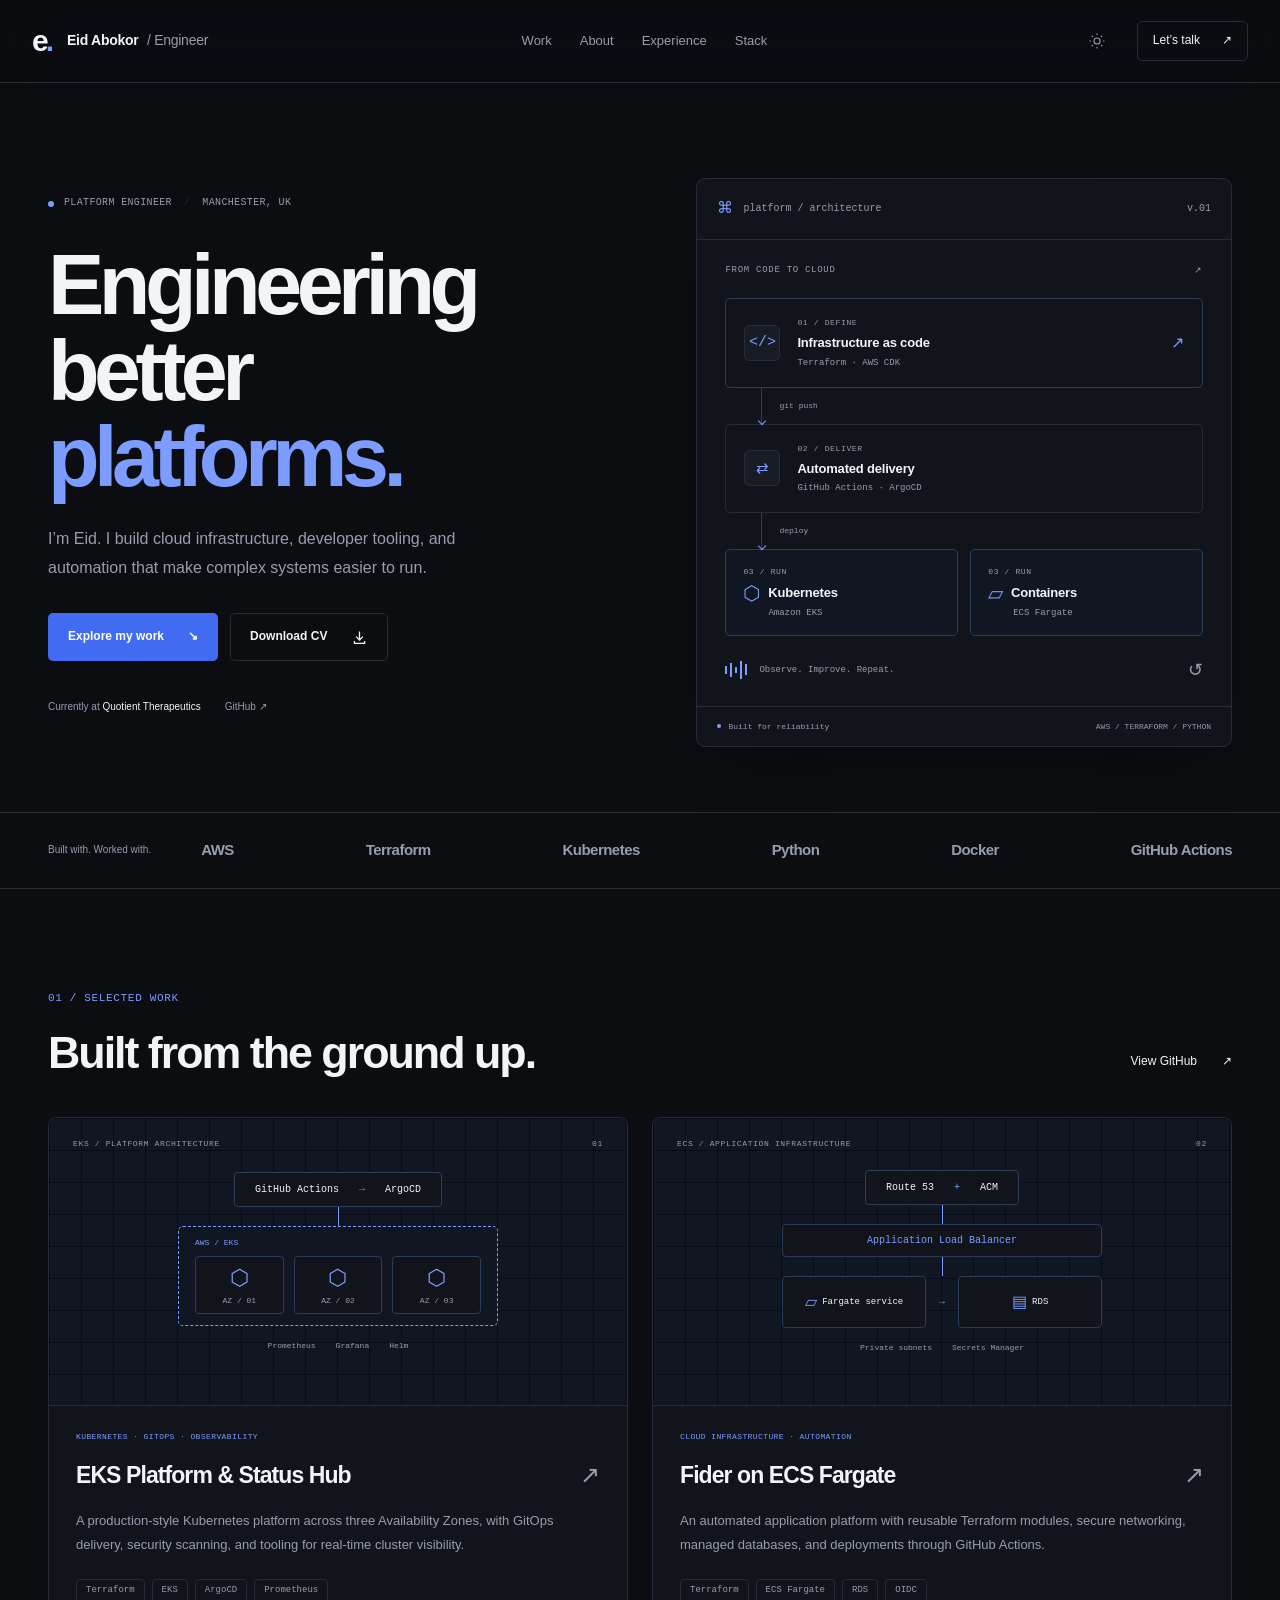
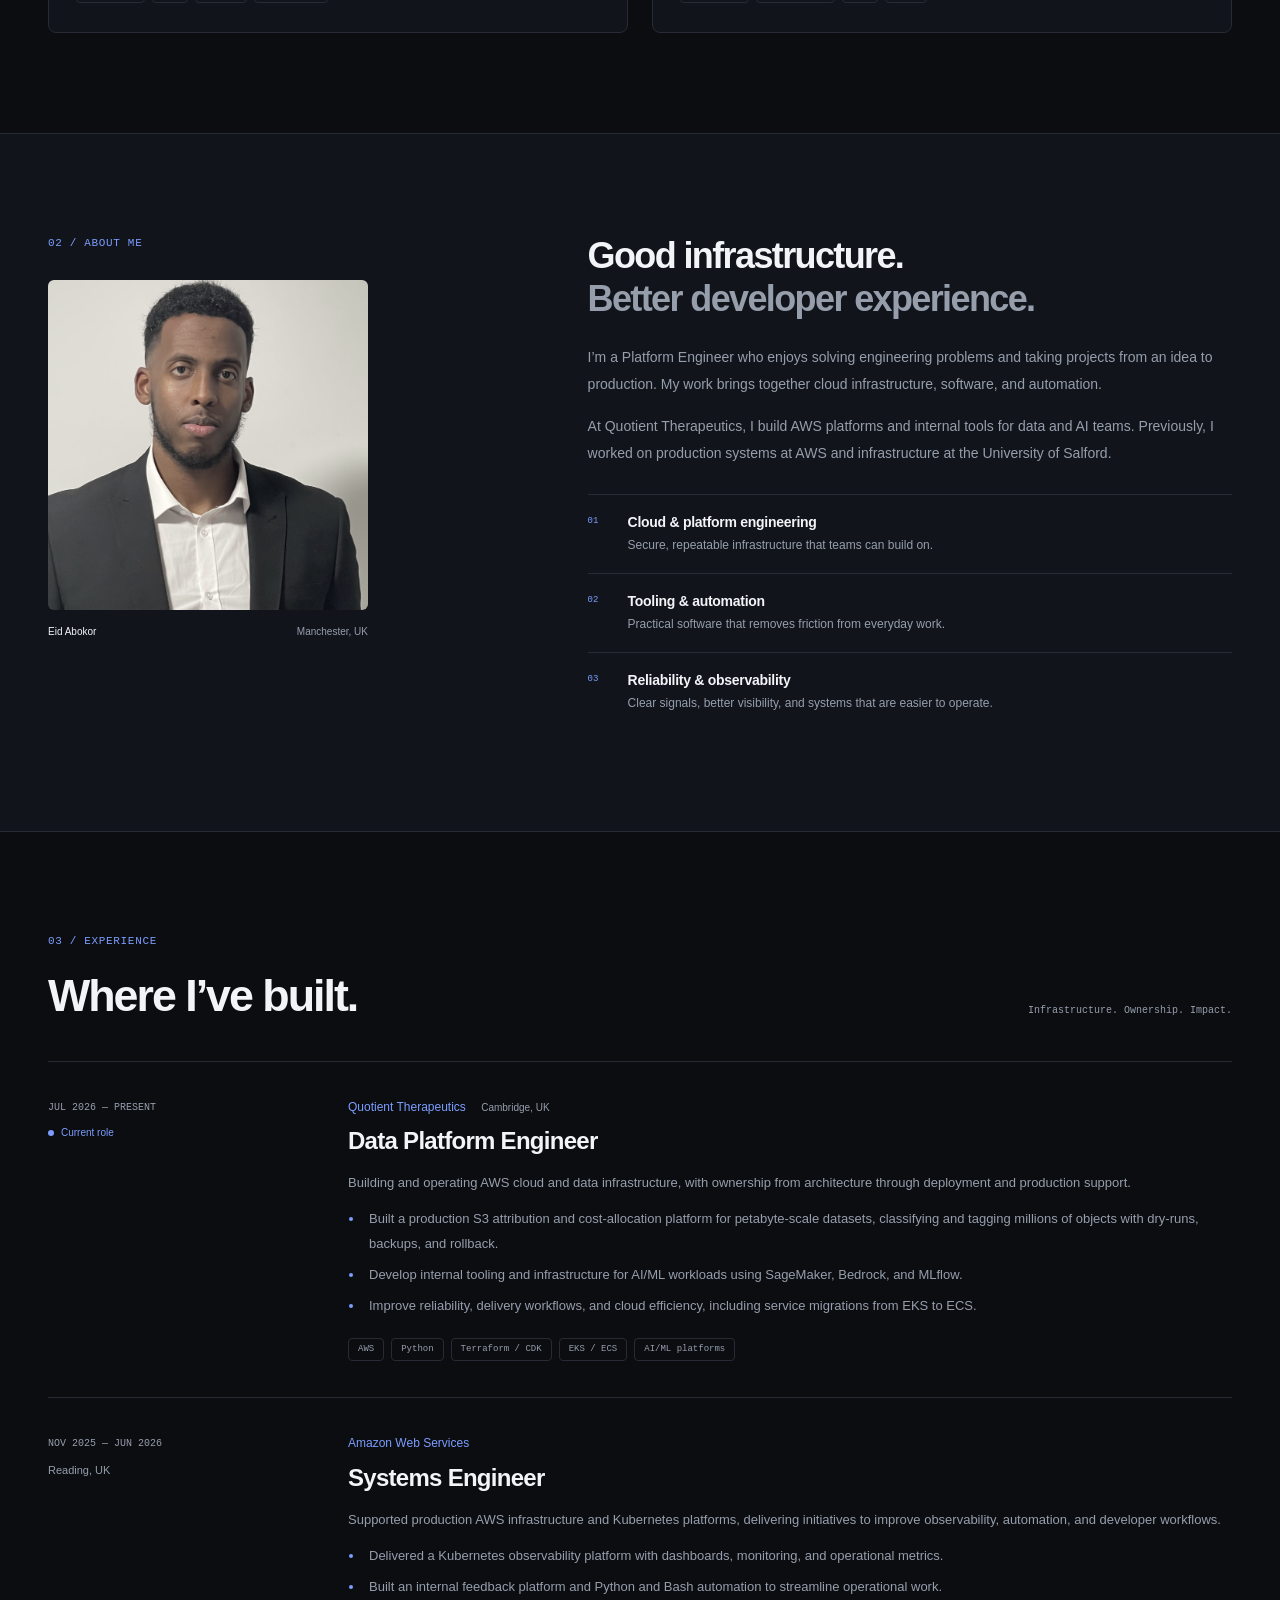
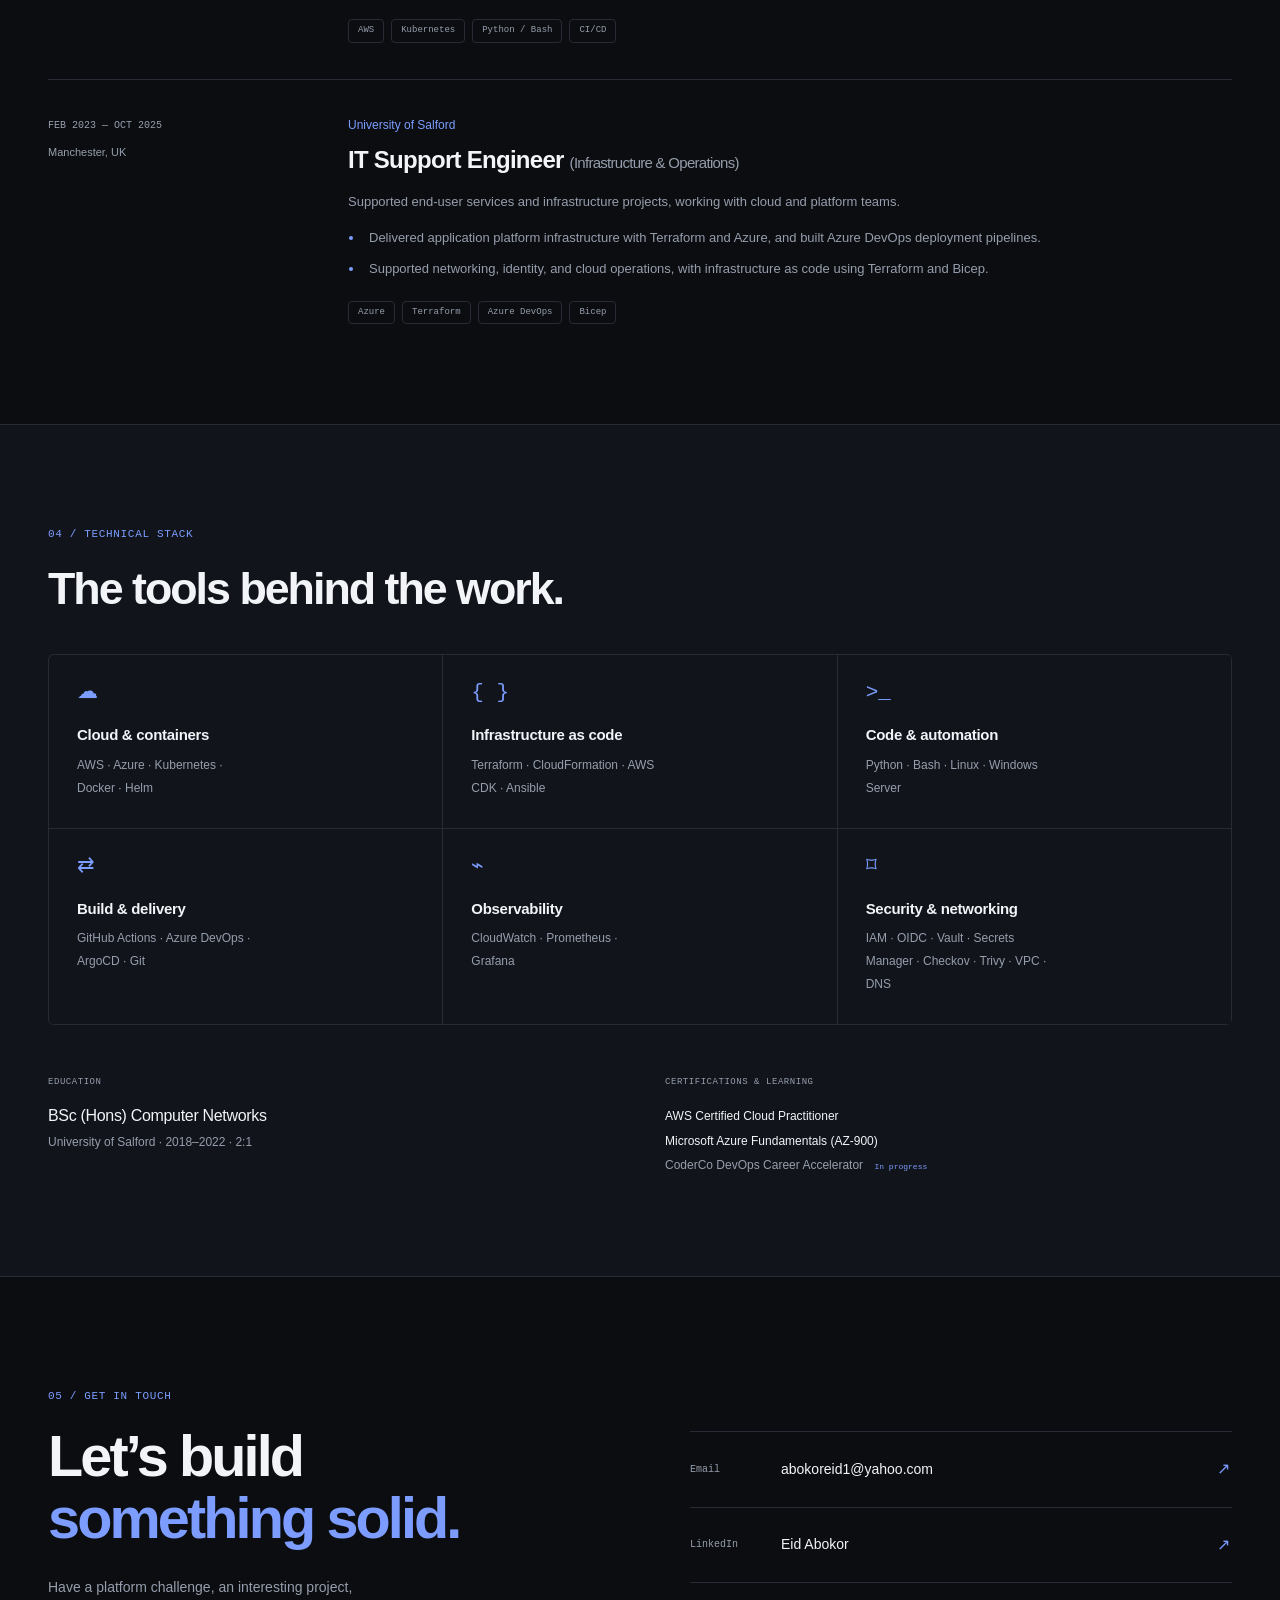
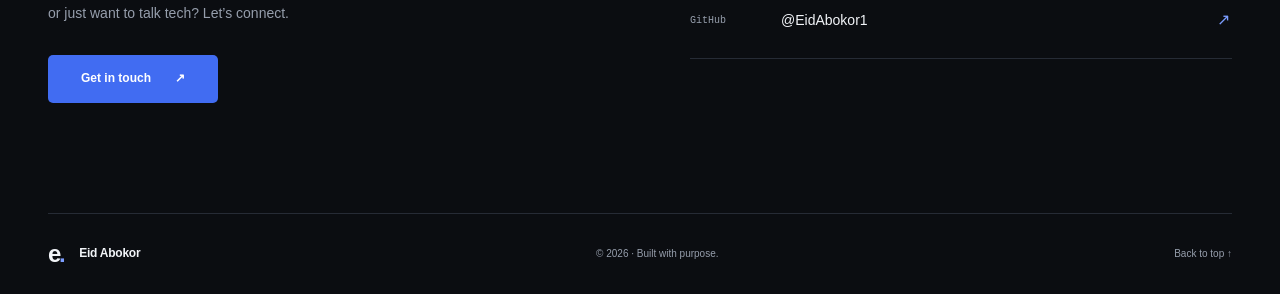
==== commit 73db34b0: "Refresh portfolio with tech-focused design and updated CV" ====
--- a/index.html
+++ b/index.html
@@ -1,81 +1,58 @@
 <!doctype html>
-<html lang="en">
-  <head>
-    <meta charset="UTF-8" />
-    <meta name="viewport" content="width=device-width, initial-scale=1.0" />
-    <meta name="description" content="Eid Abokor is a Data Platform Engineer building secure, observable cloud foundations for data, AI, and scientific workloads." />
-    <meta name="theme-color" content="#071210" />
-    <title>Eid Abokor | Data Platform Engineer</title>
-    <link rel="preload" href="assets/eid-abokor.jpeg" as="image" />
-    <link rel="stylesheet" href="styles.css" />
-  </head>
-  <body>
-    <a class="skip-link" href="#main">Skip to content</a>
-    <header class="site-header">
-      <a class="brand" href="#top" aria-label="Eid Abokor, home"><span class="brand-mark">EA</span><span>Eid Abokor</span></a>
-      <nav class="site-nav" id="site-nav" aria-label="Primary navigation">
-        <a href="#about">About</a><a href="#experience">Journey</a><a href="#projects">Work</a><a href="#stack">Toolkit</a>
-      </nav>
-      <div class="header-actions">
-        <button class="theme-toggle" type="button" aria-label="Switch to light mode"><span class="toggle-icon" aria-hidden="true"></span></button>
-        <a class="header-contact" href="#contact">Let’s talk <span aria-hidden="true">↗</span></a>
-        <button class="menu-button" type="button" aria-expanded="false" aria-controls="site-nav"><span></span><span></span><span></span><b class="sr-only">Menu</b></button>
+<html lang="en" data-theme="dark">
+<head>
+  <meta charset="UTF-8" />
+  <meta name="viewport" content="width=device-width, initial-scale=1.0" />
+  <meta name="description" content="Eid Abokor — Platform Engineer in Manchester. Building reliable cloud infrastructure, developer tooling, and automation with AWS, Terraform, Python, and Kubernetes." />
+  <meta name="theme-color" content="#0b0d11" />
+  <title>Eid Abokor | Platform Engineer</title>
+  <script>try{document.documentElement.dataset.theme=localStorage.getItem('eid-portfolio-theme')==='light'?'light':'dark'}catch{}</script>
+  <link rel="stylesheet" href="styles.css" />
+  <script src="script.js" defer></script>
+</head>
+<body>
+  <a class="skip-link" href="#main">Skip to content</a>
+  <header class="site-header"><div class="header-inner">
+    <a class="brand" href="#top" aria-label="Eid Abokor, home"><span class="brand-mark">e<span>.</span></span><span>Eid Abokor<span class="brand-role"> / Engineer</span></span></a>
+    <nav class="site-nav" id="site-nav" aria-label="Primary navigation"><a href="#projects">Work</a><a href="#about">About</a><a href="#experience">Experience</a><a href="#stack">Stack</a></nav>
+    <div class="header-actions"><button class="theme-toggle" type="button" aria-label="Switch to light mode"><svg viewBox="0 0 24 24" fill="none" stroke="currentColor" stroke-width="1.5" aria-hidden="true"><circle cx="12" cy="12" r="4"/><path d="M12 2v2m0 16v2M2 12h2m16 0h2M5 5l1.5 1.5m11 11L19 19M5 19l1.5-1.5m11-11L19 5"/></svg></button><a class="header-contact" href="#contact">Let’s talk <span aria-hidden="true">↗</span></a><button class="menu-button" type="button" aria-expanded="false" aria-controls="site-nav" aria-label="Open navigation"><span></span><span></span></button></div>
+  </div></header>
+  <main id="main">
+    <section class="hero container" id="top">
+      <div class="hero-copy"><p class="eyebrow"><span class="status-dot"></span> Platform Engineer <span class="eyebrow-divider">/</span> Manchester, UK</p><h1>Engineering<br />better<br /><span>platforms.</span></h1><p class="hero-summary">I’m Eid. I build cloud infrastructure, developer tooling, and automation that make complex systems easier to run.</p><div class="hero-actions"><a class="button primary" href="#projects">Explore my work <span aria-hidden="true">↘</span></a><a class="button secondary" href="assets/Eid_Abokor_CV_2026-09-17.pdf" download>Download CV <svg viewBox="0 0 20 20" fill="none" stroke="currentColor" stroke-width="1.5" aria-hidden="true"><path d="M10 3v10m-4-4 4 4 4-4M4 14v3h12v-3"/></svg></a></div><div class="hero-footnote"><span>Currently at <strong>Quotient Therapeutics</strong></span><a href="https://github.com/EidAbokor1" target="_blank" rel="noreferrer">GitHub ↗</a></div></div>
+      <div class="platform-visual" aria-label="Platform engineering workflow: infrastructure as code, delivery, runtime, and observability">
+        <div class="visual-header"><span><span class="file-icon" aria-hidden="true">⌘</span> platform / architecture</span><span>v.01</span></div>
+        <div class="architecture"><div class="architecture-label"><span>FROM CODE TO CLOUD</span><span aria-hidden="true">↗</span></div>
+          <div class="architecture-node source-node"><span class="node-icon" aria-hidden="true">&lt;/&gt;</span><div><span class="node-kicker">01 / DEFINE</span><strong>Infrastructure as code</strong><p>Terraform · AWS CDK</p></div><span class="node-check" aria-hidden="true">↗</span></div>
+          <div class="connector" aria-hidden="true"><span>git push</span></div>
+          <div class="architecture-node"><span class="node-icon" aria-hidden="true">⇄</span><div><span class="node-kicker">02 / DELIVER</span><strong>Automated delivery</strong><p>GitHub Actions · ArgoCD</p></div></div>
+          <div class="connector" aria-hidden="true"><span>deploy</span></div>
+          <div class="runtime-row"><div><span class="node-kicker">03 / RUN</span><strong><span class="runtime-icon" aria-hidden="true">⬡</span> Kubernetes</strong><p>Amazon EKS</p></div><div><span class="node-kicker">03 / RUN</span><strong><span class="runtime-icon" aria-hidden="true">▱</span> Containers</strong><p>ECS Fargate</p></div></div>
+          <div class="observability"><span class="signal-icon" aria-hidden="true"><i></i><i></i><i></i><i></i><i></i></span><span>Observe. Improve. Repeat.</span><span aria-hidden="true">↺</span></div>
+        </div><div class="visual-footer"><span><span class="status-dot"></span> Built for reliability</span><span>AWS / TERRAFORM / PYTHON</span></div>
       </div>
-    </header>
+    </section>
+    <div class="technology-strip"><div class="container"><p>Built with. Worked with.</p><ul aria-label="Core technologies"><li>AWS</li><li>Terraform</li><li>Kubernetes</li><li>Python</li><li>Docker</li><li>GitHub Actions</li></ul></div></div>
 
-    <main id="main">
-      <section class="hero" id="top">
-        <div class="hero-copy reveal">
-          <p class="status"><span></span> Data Platform Engineer · UK</p>
-          <h1>Cloud platforms for <em>data and science.</em></h1>
-          <p class="hero-summary">I am Eid, a Data Platform Engineer. I build and support secure cloud infrastructure for applications, data pipelines, and AI and machine learning workloads.</p>
-          <div class="hero-actions"><a class="button primary" href="#projects">Explore my work <span>↓</span></a><a class="button secondary" href="assets/Eid_Abokor_CV_Platform.pdf" download>Download CV</a></div>
-          <dl class="hero-stats" aria-label="Career highlights"><div><dt>Data</dt><dd>Platform engineering</dd></div><div><dt>Cloud</dt><dd>Cloud agnostic</dd></div><div><dt>UK</dt><dd>Based in the UK</dd></div></dl>
-        </div>
-        <div class="hero-visual reveal">
-          <figure class="portrait"><img src="assets/eid-abokor.jpeg" alt="Eid Abokor, Data Platform Engineer" /></figure>
-          <div class="orbit-card card-ai"><span class="pulse"></span><small>Current focus</small><strong>AI + data platforms</strong></div>
-          <div class="orbit-card card-build"><small>Build philosophy</small><strong>Calm systems.<br />Clear signals.</strong></div>
-          <svg class="data-orbit" viewBox="0 0 500 500" aria-hidden="true"><circle cx="250" cy="250" r="205"/><circle cx="250" cy="250" r="160"/><path d="M45 250C120 80 380 420 455 250S120 80 45 250Z"/><g><circle cx="45" cy="250" r="6"/><circle cx="410" cy="145" r="6"/><circle cx="310" cy="405" r="6"/></g></svg>
-        </div>
-      </section>
+    <section class="section container" id="projects"><div class="section-heading"><div><p class="eyebrow section-index">01 / SELECTED WORK</p><h2>Built from the ground up.</h2></div><a class="text-link" href="https://github.com/EidAbokor1" target="_blank" rel="noreferrer">View GitHub <span aria-hidden="true">↗</span></a></div>
+      <div class="project-grid">
+        <a class="project-card" href="https://github.com/EidAbokor1/EKS-Status-Hub" target="_blank" rel="noreferrer"><div class="project-art" aria-hidden="true"><div class="diagram-heading"><span>EKS / PLATFORM ARCHITECTURE</span><span>01</span></div><div class="eks-diagram"><div class="diagram-source">GitHub Actions <span>→</span> ArgoCD</div><div class="diagram-line"></div><div class="cluster-boundary"><span class="cluster-label">AWS / EKS</span><div class="cluster-nodes"><div><span>⬡</span>AZ / 01</div><div><span>⬡</span>AZ / 02</div><div><span>⬡</span>AZ / 03</div></div></div><div class="diagram-bottom"><span>Prometheus</span><span>Grafana</span><span>Helm</span></div></div></div><div class="project-body"><p class="project-category">KUBERNETES · GITOPS · OBSERVABILITY</p><div class="project-title"><h3>EKS Platform &amp; Status Hub</h3><span class="project-arrow" aria-hidden="true">↗</span></div><p>A production-style Kubernetes platform across three Availability Zones, with GitOps delivery, security scanning, and tooling for real-time cluster visibility.</p><div class="tags"><span>Terraform</span><span>EKS</span><span>ArgoCD</span><span>Prometheus</span></div></div></a>
+        <a class="project-card" href="https://github.com/EidAbokor1/ECS-FIDER-APP" target="_blank" rel="noreferrer"><div class="project-art" aria-hidden="true"><div class="diagram-heading"><span>ECS / APPLICATION INFRASTRUCTURE</span><span>02</span></div><div class="ecs-diagram"><div class="edge-node">Route 53 <span>+</span> ACM</div><div class="diagram-line"></div><div class="load-balancer">Application Load Balancer</div><div class="diagram-line"></div><div class="service-row"><div><span>▱</span> Fargate service</div><span>→</span><div><span>▤</span> RDS</div></div><div class="diagram-bottom"><span>Private subnets</span><span>Secrets Manager</span></div></div></div><div class="project-body"><p class="project-category">CLOUD INFRASTRUCTURE · AUTOMATION</p><div class="project-title"><h3>Fider on ECS Fargate</h3><span class="project-arrow" aria-hidden="true">↗</span></div><p>An automated application platform with reusable Terraform modules, secure networking, managed databases, and deployments through GitHub Actions.</p><div class="tags"><span>Terraform</span><span>ECS Fargate</span><span>RDS</span><span>OIDC</span></div></div></a>
+      </div>
+    </section>
 
-      <section class="intro section" id="about">
-        <div class="section-label"><span>01</span><p>What I do</p></div>
-        <div class="intro-copy reveal"><h2>I turn cloud requirements into <em>reliable foundations.</em></h2><p>I work across infrastructure, software, and data. My focus is building practical platforms that are secure, observable, and easy for engineers and scientists to use.</p>
-          <div class="capability-grid"><article><span>01</span><h3>Platform engineering</h3><p>AWS architecture, containers, infrastructure as code, and paved roads for engineering teams.</p></article><article><span>02</span><h3>Data &amp; AI foundations</h3><p>Scalable compute and storage patterns for pipelines, analytics, and machine learning workloads.</p></article><article><span>03</span><h3>Operational clarity</h3><p>Observability, automation, cost awareness, and security that make production systems easier to trust.</p></article></div>
-        </div>
-      </section>
+    <section class="about-section" id="about"><div class="section container about-grid"><div class="about-profile"><p class="eyebrow section-index">02 / ABOUT ME</p><div class="profile-photo"><img src="assets/eid-abokor.jpeg" alt="Eid Abokor" width="420" height="480" loading="lazy" /></div><p class="profile-caption"><span>Eid Abokor</span><span>Manchester, UK</span></p></div><div class="about-copy"><h2>Good infrastructure.<br /><span class="text-muted">Better developer experience.</span></h2><p>I’m a Platform Engineer who enjoys solving engineering problems and taking projects from an idea to production. My work brings together cloud infrastructure, software, and automation.</p><p>At Quotient Therapeutics, I build AWS platforms and internal tools for data and AI teams. Previously, I worked on production systems at AWS and infrastructure at the University of Salford.</p><div class="focus-list"><div><span>01</span><h3>Cloud &amp; platform engineering</h3><p>Secure, repeatable infrastructure that teams can build on.</p></div><div><span>02</span><h3>Tooling &amp; automation</h3><p>Practical software that removes friction from everyday work.</p></div><div><span>03</span><h3>Reliability &amp; observability</h3><p>Clear signals, better visibility, and systems that are easier to operate.</p></div></div></div></div></section>
 
-      <section class="journey section" id="experience">
-        <div class="section-label"><span>02</span><p>The journey</p></div>
-        <div class="journey-content reveal"><div class="section-heading"><p>Experience</p><h2>Cloud, systems, and <em>platform engineering.</em></h2></div>
-          <div class="timeline">
-            <article class="timeline-item current"><div class="timeline-date">Jul 2026 to Present</div><div><p class="company">Quotient Therapeutics · UK</p><h3>Data Platform Engineer</h3><p>Build and operate cloud infrastructure for development and production. Maintain infrastructure as code, improve CI/CD pipelines, and support compute, storage, container, database, and serverless services. Work with engineers and scientists on data pipelines, applications, AI and machine learning workloads, observability, security, reliability, and cloud costs.</p><div class="tags"><span>AWS</span><span>CDK</span><span>CI/CD</span><span>Data platforms</span><span>AI/ML</span><span>Observability</span></div></div></article>
-            <article class="timeline-item"><div class="timeline-date">Nov 2025 to Jun 2026</div><div><p class="company">Amazon Web Services</p><h3>Systems Engineer</h3><p>Supported production cloud environments, investigated operational issues, and improved repeatable workflows through automation.</p><div class="tags"><span>AWS</span><span>Operations</span><span>Automation</span></div></div></article>
-            <article class="timeline-item"><div class="timeline-date">Feb 2023 to Oct 2025</div><div><p class="company">University of Salford</p><h3>IT Support Engineer</h3><p>Supported hybrid infrastructure and cloud services, with a focus on systems, networking, and day-to-day operations.</p><div class="tags"><span>Azure</span><span>Hybrid cloud</span><span>Linux</span></div></div></article>
-          </div>
-        </div>
-      </section>
+    <section class="section container" id="experience"><div class="section-heading"><div><p class="eyebrow section-index">03 / EXPERIENCE</p><h2>Where I’ve built.</h2></div><span class="section-aside">Infrastructure. Ownership. Impact.</span></div><div class="experience-list">
+      <article class="experience-item"><div class="experience-meta"><p>JUL 2026 — PRESENT</p><span class="current-badge"><span class="status-dot"></span> Current role</span></div><div class="experience-detail"><p class="company">Quotient Therapeutics <span>Cambridge, UK</span></p><h3>Data Platform Engineer</h3><p>Building and operating AWS cloud and data infrastructure, with ownership from architecture through deployment and production support.</p><ul><li>Built a production S3 attribution and cost-allocation platform for petabyte-scale datasets, classifying and tagging millions of objects with dry-runs, backups, and rollback.</li><li>Develop internal tooling and infrastructure for AI/ML workloads using SageMaker, Bedrock, and MLflow.</li><li>Improve reliability, delivery workflows, and cloud efficiency, including service migrations from EKS to ECS.</li></ul><div class="tags"><span>AWS</span><span>Python</span><span>Terraform / CDK</span><span>EKS / ECS</span><span>AI/ML platforms</span></div></div></article>
+      <article class="experience-item"><div class="experience-meta"><p>NOV 2025 — JUN 2026</p><span>Reading, UK</span></div><div class="experience-detail"><p class="company">Amazon Web Services</p><h3>Systems Engineer</h3><p>Supported production AWS infrastructure and Kubernetes platforms, delivering initiatives to improve observability, automation, and developer workflows.</p><ul><li>Delivered a Kubernetes observability platform with dashboards, monitoring, and operational metrics.</li><li>Built an internal feedback platform and Python and Bash automation to streamline operational work.</li></ul><div class="tags"><span>AWS</span><span>Kubernetes</span><span>Python / Bash</span><span>CI/CD</span></div></div></article>
+      <article class="experience-item"><div class="experience-meta"><p>FEB 2023 — OCT 2025</p><span>Manchester, UK</span></div><div class="experience-detail"><p class="company">University of Salford</p><h3>IT Support Engineer <span>(Infrastructure &amp; Operations)</span></h3><p>Supported end-user services and infrastructure projects, working with cloud and platform teams.</p><ul><li>Delivered application platform infrastructure with Terraform and Azure, and built Azure DevOps deployment pipelines.</li><li>Supported networking, identity, and cloud operations, with infrastructure as code using Terraform and Bicep.</li></ul><div class="tags"><span>Azure</span><span>Terraform</span><span>Azure DevOps</span><span>Bicep</span></div></div></article>
+    </div></section>
 
-      <section class="work section" id="projects">
-        <div class="section-label"><span>03</span><p>Selected work</p></div>
-        <div class="work-content"><div class="section-heading reveal"><p>Projects</p><h2>Selected <em>cloud projects.</em></h2></div>
-          <div class="project-grid">
-            <a class="project-card project-featured reveal" href="https://github.com/EidAbokor1/EKS-Status-Hub" target="_blank" rel="noreferrer"><div class="project-top"><span>01 / Kubernetes operations</span><span>GitHub ↗</span></div><div class="project-graphic cluster" aria-hidden="true"><i></i><i></i><i></i><i></i><b></b></div><div><h3>EKS Status Hub</h3><p>An operational dashboard that turns Kubernetes cluster and workload signals into a clear, fast health view.</p><div class="tags"><span>EKS</span><span>Flask</span><span>Kubernetes API</span></div></div></a>
-            <a class="project-card reveal" href="https://github.com/EidAbokor1/ECS-FIDER-APP" target="_blank" rel="noreferrer"><div class="project-top"><span>02 / Cloud application</span><span>GitHub ↗</span></div><div class="project-graphic pipeline" aria-hidden="true"><i></i><i></i><i></i><i></i><i></i></div><div><h3>Fider Cloud Platform</h3><p>A production-minded Fargate deployment spanning networking, data, identity, email, secrets, and delivery automation.</p><div class="tags"><span>ECS</span><span>Fargate</span><span>RDS</span><span>CI/CD</span></div></div></a>
-          </div>
-        </div>
-      </section>
+    <section class="stack-section" id="stack"><div class="section container"><div class="section-heading"><div><p class="eyebrow section-index">04 / TECHNICAL STACK</p><h2>The tools behind the work.</h2></div></div><div class="stack-grid"><article><span class="stack-symbol" aria-hidden="true">☁</span><h3>Cloud &amp; containers</h3><p>AWS · Azure · Kubernetes · Docker · Helm</p></article><article><span class="stack-symbol" aria-hidden="true">{ }</span><h3>Infrastructure as code</h3><p>Terraform · CloudFormation · AWS CDK · Ansible</p></article><article><span class="stack-symbol" aria-hidden="true">&gt;_</span><h3>Code &amp; automation</h3><p>Python · Bash · Linux · Windows Server</p></article><article><span class="stack-symbol" aria-hidden="true">⇄</span><h3>Build &amp; delivery</h3><p>GitHub Actions · Azure DevOps · ArgoCD · Git</p></article><article><span class="stack-symbol" aria-hidden="true">⌁</span><h3>Observability</h3><p>CloudWatch · Prometheus · Grafana</p></article><article><span class="stack-symbol" aria-hidden="true">⌑</span><h3>Security &amp; networking</h3><p>IAM · OIDC · Vault · Secrets Manager · Checkov · Trivy · VPC · DNS</p></article></div><div class="credentials"><div><p class="eyebrow">EDUCATION</p><h3>BSc (Hons) Computer Networks</h3><p>University of Salford · 2018–2022 · 2:1</p></div><div><p class="eyebrow">CERTIFICATIONS &amp; LEARNING</p><p class="cert-name">AWS Certified Cloud Practitioner</p><p class="cert-name">Microsoft Azure Fundamentals (AZ-900)</p><p>CoderCo DevOps Career Accelerator <span class="in-progress">In progress</span></p></div></div></div></section>
 
-      <section class="toolkit section" id="stack">
-        <div class="section-label"><span>04</span><p>Toolkit</p></div>
-        <div class="toolkit-content reveal"><div class="section-heading"><p>Working set</p><h2>Tools chosen for <em>clarity &amp; scale.</em></h2></div><div class="tool-groups"><article><h3>Cloud &amp; compute</h3><p>AWS · EC2 · ECS · EKS · Lambda · RDS · S3</p></article><article><h3>Build &amp; delivery</h3><p>CDK · Terraform · Docker · GitHub Actions · Argo CD</p></article><article><h3>Code &amp; systems</h3><p>Python · Bash · Linux · Git · REST APIs</p></article><article><h3>Observe &amp; improve</h3><p>CloudWatch · Prometheus · Grafana · IAM · FinOps</p></article></div></div>
-      </section>
-
-      <section class="contact" id="contact"><div class="contact-glow" aria-hidden="true"></div><p class="eyebrow">Get in touch</p><h2>Let’s talk about cloud,<br />data, and <em>platform engineering.</em></h2><p>If you would like to discuss my work or connect, send me a message.</p><div class="contact-actions"><a class="button light" href="mailto:abokoreid1@yahoo.com">Send me an email ↗</a><a href="https://www.linkedin.com/in/eid-abokor-6733911a1/" target="_blank" rel="noreferrer">LinkedIn ↗</a><a href="https://github.com/EidAbokor1" target="_blank" rel="noreferrer">GitHub ↗</a></div></section>
-    </main>
-    <footer><a class="brand" href="#top"><span class="brand-mark">EA</span><span>Eid Abokor</span></a><p>Platform engineering, data, and automation.</p><p>© <span id="year"></span> · UK</p></footer>
-    <script src="script.js"></script>
-  </body>
+    <section class="contact container" id="contact"><div><p class="eyebrow section-index">05 / GET IN TOUCH</p><h2>Let’s build<br /><span>something solid.</span></h2><p>Have a platform challenge, an interesting project,<br class="desktop-break" /> or just want to talk tech? Let’s connect.</p><a class="button primary" href="mailto:abokoreid1@yahoo.com">Get in touch <span aria-hidden="true">↗</span></a></div><div class="contact-links"><a href="mailto:abokoreid1@yahoo.com"><span>Email</span><strong>abokoreid1@yahoo.com</strong><span aria-hidden="true">↗</span></a><a href="https://www.linkedin.com/in/eid-abokor-6733911a1/" target="_blank" rel="noreferrer"><span>LinkedIn</span><strong>Eid Abokor</strong><span aria-hidden="true">↗</span></a><a href="https://github.com/EidAbokor1" target="_blank" rel="noreferrer"><span>GitHub</span><strong>@EidAbokor1</strong><span aria-hidden="true">↗</span></a></div></section>
+  </main>
+  <footer class="container"><a class="brand" href="#top"><span class="brand-mark">e<span>.</span></span><span>Eid Abokor</span></a><p>© <span id="year">2026</span> · Built with purpose.</p><a class="back-top" href="#top">Back to top ↑</a></footer>
+</body>
 </html>
--- a/styles.css
+++ b/styles.css
@@ -1,16 +1,21 @@
-:root{color-scheme:dark;--bg:#071210;--surface:#0d1b18;--surface-2:#11231f;--text:#f1f4e9;--muted:#a7b4ad;--line:rgba(231,240,225,.14);--accent:#ff6d45;--green:#a7d7bd;--lime:#dceba6;--ink:#071210;--shadow:0 24px 80px rgba(0,0,0,.34);font-family:Inter,"Helvetica Neue",Arial,sans-serif}
-[data-theme="light"]{color-scheme:light;--bg:#f2f2e9;--surface:#e6e9dd;--surface-2:#fffef8;--text:#10201b;--muted:#53635c;--line:rgba(10,32,24,.16);--accent:#df4f2b;--green:#286b50;--lime:#cadd86;--ink:#f7faef;--shadow:0 24px 60px rgba(37,52,43,.12)}
-*{box-sizing:border-box}html{scroll-behavior:smooth}body{margin:0;background:var(--bg);color:var(--text);font-size:16px;line-height:1.6}body:before{position:fixed;inset:0;pointer-events:none;content:"";background-image:linear-gradient(var(--line) 1px,transparent 1px),linear-gradient(90deg,var(--line) 1px,transparent 1px);background-size:72px 72px;mask-image:linear-gradient(to bottom,rgba(0,0,0,.45),transparent 55%);opacity:.22;z-index:0}body>*{position:relative;z-index:1}a{color:inherit;text-decoration:none}img{display:block;max-width:100%}button{font:inherit}.sr-only{position:absolute;width:1px;height:1px;padding:0;margin:-1px;overflow:hidden;clip:rect(0,0,0,0);white-space:nowrap;border:0}.skip-link{position:fixed;top:-5rem;left:1rem;z-index:100;padding:.7rem 1rem;background:var(--accent);color:white}.skip-link:focus{top:1rem}
-.site-header{position:sticky;top:0;z-index:20;display:grid;grid-template-columns:1fr auto 1fr;align-items:center;min-height:76px;padding:0 clamp(1rem,4vw,4.5rem);border-bottom:1px solid var(--line);background:color-mix(in srgb,var(--bg) 80%,transparent);backdrop-filter:blur(18px)}.brand{display:inline-flex;align-items:center;gap:.7rem;width:max-content;font-weight:800;letter-spacing:-.02em}.brand-mark{display:grid;place-items:center;width:2.3rem;aspect-ratio:1;border-radius:50%;background:var(--text);color:var(--bg);font-size:.72rem;letter-spacing:.03em}.site-nav{display:flex;gap:1.7rem}.site-nav a{color:var(--muted);font-size:.86rem;font-weight:650}.site-nav a:hover{color:var(--text)}.header-actions{justify-self:end;display:flex;align-items:center;gap:.65rem}.header-contact{padding:.65rem 1rem;border:1px solid var(--line);border-radius:99px;font-size:.82rem;font-weight:750}.theme-toggle,.menu-button{display:grid;place-items:center;width:2.6rem;aspect-ratio:1;border:1px solid var(--line);border-radius:50%;background:transparent;color:var(--text);cursor:pointer}.toggle-icon{width:.9rem;aspect-ratio:1;border-radius:50%;background:var(--lime);box-shadow:0 0 0 4px color-mix(in srgb,var(--lime) 15%,transparent)}[data-theme="light"] .toggle-icon{background:var(--green)}.menu-button{display:none}.menu-button span{display:block;width:1rem;height:1px;margin:2px;background:currentColor}
-.hero{display:grid;grid-template-columns:minmax(0,1.08fr) minmax(23rem,.92fr);align-items:center;gap:clamp(3rem,7vw,8rem);min-height:calc(100vh - 76px);padding:clamp(4rem,8vw,8rem) clamp(1rem,5vw,6rem);overflow:hidden}.hero-copy{z-index:2}.status{display:flex;align-items:center;gap:.65rem;margin:0 0 1.6rem;color:var(--green);font-size:.76rem;font-weight:800;letter-spacing:.08em;text-transform:uppercase}.status span{width:.55rem;aspect-ratio:1;border-radius:50%;background:var(--accent);box-shadow:0 0 0 6px color-mix(in srgb,var(--accent) 14%,transparent)}h1,h2,h3,p{overflow-wrap:break-word}h1,h2,h3{margin:0;line-height:.98;letter-spacing:-.055em;text-wrap:balance}h1{max-width:12ch;font-size:clamp(3.8rem,7.5vw,8.4rem);font-weight:620}h1 em,h2 em{color:var(--green);font-family:Georgia,serif;font-weight:400}.hero-summary{max-width:42rem;margin:1.8rem 0 0;color:var(--muted);font-size:clamp(1.05rem,1.45vw,1.28rem)}.hero-actions{display:flex;flex-wrap:wrap;gap:.7rem;margin-top:2.2rem}.button{display:inline-flex;align-items:center;justify-content:center;gap:1.2rem;min-height:3.2rem;padding:.75rem 1.15rem;border:1px solid var(--line);border-radius:99px;font-weight:800;font-size:.88rem;transition:transform .2s ease,background .2s ease}.button:hover{transform:translateY(-2px)}.button.primary{border-color:var(--accent);background:var(--accent);color:white}.button.secondary{background:var(--surface)}.hero-stats{display:flex;gap:0;margin:3.4rem 0 0}.hero-stats div{min-width:8rem;padding-right:1.5rem;margin-right:1.5rem;border-right:1px solid var(--line)}.hero-stats div:last-child{border:0}.hero-stats dt{font-size:1.25rem;font-weight:750;letter-spacing:-.04em}.hero-stats dd{margin:.1rem 0 0;color:var(--muted);font-size:.72rem}
-.hero-visual{position:relative;justify-self:end;width:min(100%,36rem);aspect-ratio:.9}.portrait{position:absolute;inset:7% 8% 4% 11%;margin:0;border-radius:48% 48% 6rem 6rem;overflow:hidden;box-shadow:var(--shadow)}.portrait:after{position:absolute;inset:0;content:"";box-shadow:inset 0 0 0 1px var(--line)}.portrait img{width:100%;height:100%;object-fit:cover;object-position:center 42%;filter:saturate(.8) contrast(1.02)}.data-orbit{position:absolute;inset:-5%;width:110%;height:110%;fill:none;stroke:var(--green);stroke-width:.75;opacity:.55}.data-orbit g{fill:var(--accent);stroke:none}.orbit-card{position:absolute;z-index:2;padding:1rem 1.15rem;border:1px solid var(--line);border-radius:1rem;background:color-mix(in srgb,var(--surface-2) 88%,transparent);box-shadow:var(--shadow);backdrop-filter:blur(16px)}.orbit-card small{display:block;color:var(--muted);font-size:.66rem;text-transform:uppercase;letter-spacing:.08em}.orbit-card strong{display:block;margin-top:.25rem;font-size:.94rem;line-height:1.25}.card-ai{top:13%;right:-3%}.card-build{left:-1%;bottom:10%}.pulse{position:absolute;top:1.1rem;right:1rem;width:.42rem;aspect-ratio:1;border-radius:50%;background:var(--accent)}
-.section{display:grid;grid-template-columns:clamp(9rem,18vw,17rem) 1fr;gap:clamp(2rem,6vw,6rem);padding:clamp(5rem,10vw,10rem) clamp(1rem,5vw,6rem);border-top:1px solid var(--line);scroll-margin-top:76px}.section-label{display:flex;gap:1rem;align-items:flex-start;color:var(--muted);font-size:.72rem;text-transform:uppercase;letter-spacing:.1em}.section-label span{color:var(--accent)}.section-label p{margin:0}.section-heading>p{margin:0 0 1rem;color:var(--accent);font-size:.75rem;font-weight:800;text-transform:uppercase;letter-spacing:.12em}h2{max-width:16ch;font-size:clamp(2.6rem,5.6vw,6.5rem);font-weight:590}.intro-copy>p{max-width:45rem;margin:2rem 0 0;color:var(--muted);font-size:1.1rem}.capability-grid{display:grid;grid-template-columns:repeat(3,1fr);margin-top:5rem;border-top:1px solid var(--line)}.capability-grid article{padding:1.5rem 1.5rem 0 0}.capability-grid article+article{padding-left:1.5rem;border-left:1px solid var(--line)}.capability-grid span,.project-top{color:var(--accent);font-size:.7rem}.capability-grid h3{margin:2rem 0 .7rem;font-size:1.2rem;letter-spacing:-.025em}.capability-grid p{margin:0;color:var(--muted);font-size:.87rem}
-.journey{background:var(--surface)}.journey-content{display:grid;grid-template-columns:minmax(15rem,.75fr) minmax(25rem,1.25fr);gap:clamp(3rem,7vw,8rem)}.timeline{border-top:1px solid var(--line)}.timeline-item{display:grid;grid-template-columns:9rem 1fr;gap:1.5rem;padding:2rem 0;border-bottom:1px solid var(--line)}.timeline-date{color:var(--muted);font-size:.72rem;text-transform:uppercase;letter-spacing:.05em}.timeline-item.current .timeline-date{color:var(--accent)}.company{margin:0 0 .45rem;color:var(--green);font-size:.73rem;font-weight:750;text-transform:uppercase;letter-spacing:.07em}.timeline h3{font-size:1.55rem;letter-spacing:-.035em}.timeline h3+P{margin:.8rem 0 1rem;color:var(--muted);font-size:.9rem}.tags{display:flex;flex-wrap:wrap;gap:.42rem}.tags span{padding:.3rem .55rem;border:1px solid var(--line);border-radius:99px;color:var(--muted);font-size:.67rem}
-.work-content{min-width:0}.project-grid{display:grid;grid-template-columns:1.2fr .8fr;gap:1rem;margin-top:4rem}.project-card{display:flex;flex-direction:column;min-height:35rem;padding:1.25rem;border:1px solid var(--line);border-radius:1.4rem;background:var(--surface);overflow:hidden;transition:transform .25s ease,border-color .25s ease}.project-card:hover{transform:translateY(-5px);border-color:var(--green)}.project-top{display:flex;justify-content:space-between;text-transform:uppercase;letter-spacing:.06em}.project-graphic{position:relative;display:grid;place-items:center;height:15rem;margin:1rem 0 2rem;border-radius:.9rem;background:color-mix(in srgb,var(--green) 11%,var(--surface-2));overflow:hidden}.project-card>div:last-child{margin-top:auto}.project-card h3{font-size:clamp(1.8rem,3vw,3rem)}.project-card h3+p{max-width:34rem;margin:.8rem 0 1.2rem;color:var(--muted);font-size:.9rem}.cluster i{position:absolute;width:3rem;aspect-ratio:1;border:1px solid var(--green);border-radius:50%}.cluster i:nth-child(1){transform:translate(-3.5rem,-2.5rem)}.cluster i:nth-child(2){transform:translate(3.5rem,-2.5rem)}.cluster i:nth-child(3){transform:translate(-3.5rem,2.5rem)}.cluster i:nth-child(4){transform:translate(3.5rem,2.5rem)}.cluster b{width:4rem;aspect-ratio:1;border-radius:1rem;background:var(--accent);box-shadow:0 0 60px color-mix(in srgb,var(--accent) 45%,transparent)}.cluster:before,.cluster:after{position:absolute;content:"";width:8rem;height:1px;background:var(--green)}.cluster:after{transform:rotate(90deg)}.pipeline{display:flex;align-items:center;justify-content:center;gap:1rem}.pipeline i{width:1.6rem;height:clamp(3rem,8vw,7rem);border-radius:99px;background:var(--green)}.pipeline i:nth-child(2){height:10rem;background:var(--accent)}.pipeline i:nth-child(3){height:6rem}.pipeline i:nth-child(4){height:12rem;background:var(--lime)}.pipeline i:nth-child(5){height:4rem}
-.toolkit{background:var(--surface-2)}.toolkit-content{display:grid;grid-template-columns:.9fr 1.1fr;gap:clamp(3rem,8vw,9rem)}.tool-groups{border-top:1px solid var(--line)}.tool-groups article{display:grid;grid-template-columns:12rem 1fr;gap:2rem;padding:1.35rem 0;border-bottom:1px solid var(--line)}.tool-groups h3{font-size:.94rem;letter-spacing:-.02em}.tool-groups p{margin:0;color:var(--muted);font-size:.88rem}
-.contact{position:relative;isolation:isolate;padding:clamp(5rem,11vw,11rem) clamp(1rem,12vw,13rem);overflow:hidden;background:#ea613e;color:#fff}.contact .eyebrow{margin:0 0 1.2rem;font-size:.72rem;font-weight:800;text-transform:uppercase;letter-spacing:.12em}.contact h2{max-width:17ch}.contact h2 em{color:#14241e}.contact>p:not(.eyebrow){max-width:35rem;margin:1.6rem 0;color:rgba(255,255,255,.78);font-size:1.1rem}.contact-actions{display:flex;align-items:center;flex-wrap:wrap;gap:1.5rem;margin-top:2.2rem;font-weight:750;font-size:.88rem}.button.light{border-color:#fff;background:#fff;color:#14241e}.contact-glow{position:absolute;z-index:-1;right:-8rem;bottom:-18rem;width:45rem;aspect-ratio:1;border:1px solid rgba(255,255,255,.25);border-radius:50%;box-shadow:0 0 0 7rem rgba(255,255,255,.04),0 0 0 14rem rgba(255,255,255,.035)}footer{display:flex;align-items:center;justify-content:space-between;gap:2rem;padding:2rem clamp(1rem,5vw,6rem);background:#071210;color:#f1f4e9}footer p{margin:0;color:#93a39c;font-size:.75rem}
-.reveal{opacity:0;transform:translateY(18px);transition:opacity .7s ease,transform .7s ease}.reveal.is-visible{opacity:1;transform:none}
-@media(max-width:1050px){.hero{grid-template-columns:1fr minmax(20rem,.65fr)}.journey-content,.toolkit-content{grid-template-columns:1fr}.capability-grid{grid-template-columns:1fr}.capability-grid article,.capability-grid article+article{padding:1.5rem 0;border-left:0;border-bottom:1px solid var(--line)}.capability-grid h3{margin:.8rem 0 .4rem}}
-@media(max-width:760px){.site-header{grid-template-columns:1fr auto;min-height:68px;padding:0 1rem}.site-nav{position:absolute;top:calc(100% + 1px);left:1rem;right:1rem;display:none;flex-direction:column;gap:0;padding:.6rem;border:1px solid var(--line);border-radius:1rem;background:var(--surface-2);box-shadow:var(--shadow)}.site-nav.is-open{display:flex}.site-nav a{padding:.7rem}.header-contact{display:none}.menu-button{display:block}.hero{grid-template-columns:1fr;min-height:auto;padding:4rem 1rem 5rem}.hero-visual{justify-self:center;width:min(27rem,100%)}h1{font-size:clamp(3.5rem,17vw,6rem)}.hero-stats{display:grid;grid-template-columns:repeat(3,1fr);width:100%}.hero-stats div{min-width:0;margin-right:.8rem;padding-right:.8rem}.hero-stats dt{font-size:1rem}.hero-stats dd{line-height:1.3}.section{grid-template-columns:1fr;padding:5rem 1rem}.journey-content{display:block}.journey-content .section-heading{margin-bottom:3rem}.timeline-item{grid-template-columns:1fr;gap:.5rem}.project-grid{grid-template-columns:1fr}.project-card{min-height:32rem}.toolkit-content{display:block}.tool-groups{margin-top:3rem}.tool-groups article{grid-template-columns:1fr;gap:.4rem}.contact{padding:5rem 1rem}.contact-actions{align-items:flex-start;flex-direction:column}footer{align-items:flex-start;flex-direction:column}}
-@media(max-width:420px){.brand span:last-child{display:none}.hero-actions .button{width:100%}.hero-visual{aspect-ratio:.84}.orbit-card{padding:.75rem}.card-ai{right:0}.card-build{left:0}.project-card{min-height:29rem}.project-graphic{height:12rem}}
-@media(prefers-reduced-motion:reduce){*,*:before,*:after{scroll-behavior:auto!important;transition:none!important;animation:none!important}.reveal{opacity:1;transform:none}}
+/* Theme tokens */
+:root{color-scheme:dark;--bg:#0b0d11;--surface:#11141b;--surface-2:#171c25;--text:#f2f4f8;--muted:#969eac;--line:#262b35;--accent:#7c9dff;--blue:#416cf2;--diagram:#101723;--diagram-line:#2b3c59;--mono:"SFMono-Regular",Consolas,"Liberation Mono",monospace;font-family:Inter,-apple-system,BlinkMacSystemFont,"Segoe UI",sans-serif}
+[data-theme="light"]{color-scheme:light;--bg:#fafbfe;--surface:#f0f3f9;--surface-2:#e7ecf5;--text:#151b28;--muted:#586477;--line:#d5dce8;--accent:#315bc6;--blue:#345ed7;--diagram:#eaf0fb;--diagram-line:#b9c9e8}
+*{box-sizing:border-box}html{scroll-behavior:smooth;scroll-padding-top:100px}body{margin:0;background:var(--bg);color:var(--text);font-size:16px;line-height:1.65;-webkit-font-smoothing:antialiased}a{color:inherit;text-decoration:none}button{font:inherit}button,a{-webkit-tap-highlight-color:transparent;touch-action:manipulation}a:focus-visible,button:focus-visible{outline:2px solid var(--accent);outline-offset:6px}::selection{background:var(--blue);color:white}img,svg{display:block;max-width:100%}h1,h2,h3,p{margin:0}h1,h2,h3{line-height:1.13;letter-spacing:-.045em}h1,h2{text-wrap:balance}p{overflow-wrap:break-word}.container{width:min(1184px,calc(100% - 96px));margin-inline:auto}.skip-link{position:fixed;top:-80px;left:20px;padding:12px 20px;background:var(--blue);color:white;z-index:100}.skip-link:focus{top:12px}.eyebrow{display:flex;align-items:center;gap:10px;font-family:var(--mono);font-size:11px;font-weight:500;letter-spacing:.06em;text-transform:uppercase}.status-dot{display:inline-block;width:6px;height:6px;flex:none;border-radius:50%;background:var(--accent)}.eyebrow-divider{color:var(--line);margin-inline:2px}.section-index{color:var(--accent);margin-bottom:20px}.text-muted{color:var(--muted)}
+/* Navigation */
+.site-header{position:sticky;top:0;z-index:20;border-bottom:1px solid var(--line);background:var(--bg);background:color-mix(in srgb,var(--bg) 92%,transparent);backdrop-filter:blur(20px)}.header-inner{width:min(1344px,calc(100% - 64px));margin:auto;display:flex;align-items:center;justify-content:space-between;min-height:82px;gap:28px}.brand{display:inline-flex;align-items:center;gap:12px;font-size:14px;font-weight:650;letter-spacing:-.02em;white-space:nowrap}.brand-mark{font-size:30px;line-height:1;font-weight:750;letter-spacing:-.1em;margin-right:4px}.brand-mark>span{color:var(--accent)}.brand-role{color:var(--muted);font-weight:400;margin-left:5px}.site-nav{display:flex;gap:28px}.site-nav a{font-size:13px;color:var(--muted);transition:color .2s}.site-nav a:hover,.site-nav a[aria-current]{color:var(--text)}.header-actions{display:flex;align-items:center;gap:20px}.header-contact{display:flex;gap:22px;font-size:12px;border:1px solid var(--line);padding:9px 15px;border-radius:5px}.header-contact:hover{border-color:var(--accent)}.theme-toggle,.menu-button{border:0;padding:7px;background:none;color:var(--muted);cursor:pointer;min-width:36px;min-height:36px}.theme-toggle svg{width:18px;height:18px}.menu-button{display:none}.menu-button span{width:19px;height:1px;display:block;background:currentColor;margin:6px auto}
+/* Hero and architecture illustration */
+.hero{display:grid;grid-template-columns:1.08fr 1fr;align-items:center;gap:70px;padding-block:88px 72px}.hero .eyebrow{color:var(--muted);font-size:10px;letter-spacing:.035em;margin-bottom:30px}.hero h1{font-size:clamp(64px,6.6vw,92px);font-weight:650;line-height:1.02;letter-spacing:-.065em}.hero h1>span{color:var(--accent)}.hero-summary{max-width:420px;margin-top:25px;font-size:16px;line-height:1.8;color:var(--muted)}.hero-actions{display:flex;flex-wrap:wrap;gap:12px;margin-top:30px}.button{display:inline-flex;align-items:center;justify-content:center;gap:24px;min-height:48px;border:1px solid transparent;border-radius:5px;padding:12px 19px;font-size:12px;font-weight:600;transition:background .2s,transform .2s,border-color .2s}.button:hover{transform:translateY(-2px)}.button.primary{background:var(--blue);color:#fff}.button.primary:hover{background:#315bdd}.button.secondary{border-color:var(--line);background:transparent}.button.secondary:hover{border-color:var(--muted)}.button svg{width:17px;height:17px}.hero-footnote{display:flex;align-items:center;gap:24px;margin-top:38px;font-size:10px;color:var(--muted)}.hero-footnote strong{font-weight:500;color:var(--text)}.hero-footnote a{white-space:nowrap}.platform-visual{position:relative;border:1px solid var(--line);border-radius:9px;background:var(--surface);box-shadow:0 25px 65px -35px #0009;transform:translateY(7px)}.visual-header,.visual-footer{display:flex;align-items:center;justify-content:space-between;gap:12px;font-family:var(--mono);font-size:10px;color:var(--muted)}.visual-header{padding:17px 20px;border-bottom:1px solid var(--line)}.visual-header>span:first-child{display:flex;align-items:center;gap:10px}.file-icon{font-size:16px;color:var(--accent)}.architecture{padding:25px 28px;background-image:radial-gradient(var(--line) .7px,transparent .7px);background-size:16px 16px}.architecture-label{display:flex;justify-content:space-between;margin-bottom:22px;font:9px var(--mono);letter-spacing:.08em;color:var(--muted)}.architecture-node{display:flex;gap:17px;align-items:center;background:var(--surface);padding:19px 18px;border:1px solid var(--line);border-radius:5px}.source-node{border-color:var(--diagram-line)}.node-icon{display:grid;place-items:center;width:36px;height:36px;background:var(--surface-2);border:1px solid var(--line);border-radius:5px;color:var(--accent);font:15px var(--mono);flex:none}.node-kicker{display:block;font:8px var(--mono);letter-spacing:.08em;color:var(--muted);margin-bottom:7px}.architecture strong{display:block;font-size:13px;font-weight:550;line-height:1.4;letter-spacing:-.015em}.architecture p{font:9px var(--mono);color:var(--muted);margin-top:5px}.node-check{margin-left:auto;color:var(--accent)}.connector{height:36px;border-left:1px solid var(--diagram-line);margin-left:36px;display:flex;align-items:center;padding-left:13px;position:relative}.connector:after{content:"";position:absolute;bottom:0;left:-3px;width:5px;height:5px;border-right:1px solid var(--accent);border-bottom:1px solid var(--accent);transform:rotate(45deg)}.connector span{font:8px var(--mono);color:var(--muted);background:var(--surface);padding:2px 4px}.runtime-row{display:grid;grid-template-columns:1fr 1fr;gap:12px}.runtime-row>div{padding:17px;border:1px solid var(--diagram-line);border-radius:5px;background:var(--diagram)}.runtime-row strong{display:flex;align-items:center;gap:8px}.runtime-icon{font-size:20px;color:var(--accent);line-height:1}.runtime-row p{margin-left:25px}.observability{display:flex;gap:12px;align-items:center;margin-top:23px;color:var(--muted);font:9px var(--mono)}.observability>span:last-child{margin-left:auto;font-size:18px}.signal-icon{display:flex;align-items:center;gap:3px;height:18px}.signal-icon i{width:2px;height:8px;background:var(--accent)}.signal-icon i:nth-child(2){height:14px}.signal-icon i:nth-child(3){height:6px}.signal-icon i:nth-child(4){height:18px}.signal-icon i:nth-child(5){height:11px}.visual-footer{border-top:1px solid var(--line);padding:13px 20px;font-size:8px}.visual-footer>span:first-child{display:flex;align-items:center;gap:7px}.visual-footer .status-dot{width:4px;height:4px}.technology-strip{border-block:1px solid var(--line)}.technology-strip>.container{display:flex;align-items:center;gap:50px;padding-block:25px}.technology-strip p{font-size:10px;color:var(--muted);white-space:nowrap}.technology-strip ul{display:flex;flex-wrap:wrap;justify-content:space-between;gap:20px;width:100%;margin:0;padding:0;list-style:none;color:var(--muted);font-weight:600;font-size:15px;letter-spacing:-.035em}
+/* Project cards */
+.section{padding-block:100px}.section-heading{display:flex;justify-content:space-between;align-items:flex-end;gap:30px;margin-bottom:40px}h2{font-size:clamp(32px,3.5vw,46px);font-weight:580;letter-spacing:-.045em}.text-link{font-size:12px;display:flex;align-items:center;gap:25px;white-space:nowrap;padding-bottom:6px}.text-link:hover{color:var(--accent)}.project-grid{display:grid;grid-template-columns:1fr 1fr;gap:24px}.project-card{display:flex;flex-direction:column;border:1px solid var(--line);border-radius:8px;overflow:hidden;background:var(--surface);transition:border-color .2s,transform .2s}.project-card:hover{transform:translateY(-4px);border-color:var(--accent)}.project-art{height:288px;padding:21px 24px;background:var(--diagram);border-bottom:1px solid var(--line);background-image:linear-gradient(var(--diagram-line) 1px,transparent 1px),linear-gradient(90deg,var(--diagram-line) 1px,transparent 1px);background-size:32px 32px;background-blend-mode:soft-light}.diagram-heading{display:flex;justify-content:space-between;font:8px var(--mono);color:var(--muted);letter-spacing:.08em}.eks-diagram,.ecs-diagram{max-width:320px;margin:24px auto 0;text-align:center;font:10px var(--mono)}.diagram-source,.edge-node{display:inline-flex;align-items:center;gap:20px;padding:11px 20px;border:1px solid var(--diagram-line);background:var(--surface);border-radius:4px}.diagram-source span,.edge-node span{color:var(--accent)}.diagram-line{height:19px;width:1px;margin:auto;background:var(--accent)}.cluster-boundary{border:1px dashed var(--accent);border-radius:5px;padding:11px 16px;position:relative;background:var(--diagram)}.cluster-label{display:block;font-size:8px;text-align:left;color:var(--accent);margin-bottom:9px}.cluster-nodes{display:grid;grid-template-columns:repeat(3,1fr);gap:10px}.cluster-nodes>div{background:var(--surface);border:1px solid var(--diagram-line);border-radius:4px;padding:8px;font-size:8px;color:var(--muted)}.cluster-nodes span{display:block;font-size:22px;color:var(--accent);margin-bottom:4px}.diagram-bottom{display:flex;justify-content:center;gap:20px;font-size:8px;color:var(--muted);margin-top:15px}.load-balancer{padding:10px;border:1px solid var(--diagram-line);border-radius:4px;background:var(--surface);color:var(--accent)}.ecs-diagram{margin-top:22px}.service-row{display:flex;gap:13px;align-items:center}.service-row>div{background:var(--surface);border:1px solid var(--diagram-line);border-radius:4px;padding:15px 10px;flex:1;white-space:nowrap;font-size:9px}.service-row>span{color:var(--accent)}.service-row>div>span{color:var(--accent);font-size:16px;vertical-align:middle}.project-body{padding:26px 27px 29px;display:flex;flex-direction:column;flex:1}.project-category{font:8px var(--mono);letter-spacing:.05em;color:var(--accent);margin-bottom:14px}.project-title{display:flex;align-items:center;justify-content:space-between;gap:16px}.project-title h3{font-size:23px;letter-spacing:-.04em;font-weight:550}.project-arrow{font-size:24px;color:var(--muted)}.project-body>p:not(.project-category){font-size:13px;line-height:1.85;color:var(--muted);margin-block:14px 22px}.tags{display:flex;flex-wrap:wrap;gap:7px}.tags span{border:1px solid var(--line);padding:4px 9px;border-radius:4px;color:var(--muted);font:9px var(--mono);line-height:1.5}.project-body .tags{margin-top:auto}
+/* About, experience, and skills */
+.about-section,.stack-section{border-block:1px solid var(--line);background:var(--surface)}.about-grid{display:grid;grid-template-columns:.8fr 1.2fr;gap:110px}.about-profile .eyebrow{margin-bottom:28px}.profile-photo{max-width:320px;height:330px;border-radius:6px;overflow:hidden;background:var(--surface-2)}.profile-photo img{width:100%;height:100%;object-fit:cover;object-position:center 38%;filter:saturate(.65)}.profile-caption{max-width:320px;display:flex;justify-content:space-between;gap:10px;margin-top:14px;font-size:10px;color:var(--muted)}.profile-caption span:first-child{color:var(--text)}.about-copy h2{font-size:36px;line-height:1.2;margin-bottom:24px}.about-copy>p{font-size:14px;color:var(--muted);margin-top:16px;line-height:1.9}.focus-list{margin-top:28px}.focus-list>div{display:grid;grid-template-columns:26px 1fr;column-gap:14px;padding:17px 0;border-top:1px solid var(--line)}.focus-list>div>span{font:9px var(--mono);color:var(--accent);grid-row:span 2;padding-top:4px}.focus-list h3{font-size:14px;line-height:1.5;letter-spacing:-.02em;font-weight:550}.focus-list p{font-size:12px;color:var(--muted);margin-top:3px}.section-aside{font:10px var(--mono);color:var(--muted);padding-bottom:5px}.experience-item{display:grid;grid-template-columns:260px 1fr;gap:40px;border-top:1px solid var(--line);padding-block:36px}.experience-item:last-child{padding-bottom:0}.experience-meta>p{font:10px var(--mono);color:var(--muted);margin-top:4px}.experience-meta>span{display:inline-flex;align-items:center;gap:7px;margin-top:12px;font-size:11px;color:var(--muted)}.experience-meta .current-badge{color:var(--accent);font-size:10px}.company{font-size:12px;color:var(--accent);margin-bottom:10px}.company>span{color:var(--muted);font-size:10px;margin-left:12px}.experience-detail h3{font-size:24px;font-weight:550;letter-spacing:-.03em}.experience-detail h3>span{font-size:15px;color:var(--muted);font-weight:400}.experience-detail>p:not(.company),.experience-detail ul{font-size:13px;line-height:1.85;color:var(--muted)}.experience-detail>p:not(.company){margin-top:17px}.experience-detail ul{padding-left:16px;margin:12px 0 20px}.experience-detail li{padding-left:5px;margin-top:7px}.experience-detail li::marker{color:var(--accent)}.stack-grid{display:grid;grid-template-columns:repeat(3,1fr);border-left:1px solid var(--line);border-top:1px solid var(--line);border-radius:6px;overflow:hidden}.stack-grid article{padding:26px 28px 28px;border-right:1px solid var(--line);border-bottom:1px solid var(--line)}.stack-symbol{display:block;font:21px var(--mono);color:var(--accent);margin-bottom:22px;line-height:24px}.stack-grid h3{font-size:15px;font-weight:550;letter-spacing:-.02em;margin-bottom:10px}.stack-grid p{font-size:12px;color:var(--muted);line-height:1.9;max-width:28ch}.credentials{display:grid;grid-template-columns:1fr 1fr;gap:50px;margin-top:50px}.credentials .eyebrow{color:var(--muted);font-size:9px;margin-bottom:17px}.credentials h3{font-size:16px;font-weight:500;letter-spacing:-.02em;margin-bottom:8px}.credentials p:not(.eyebrow){font-size:12px;color:var(--muted);margin-top:5px}.credentials .cert-name{color:var(--text)!important}.in-progress{font:8px var(--mono);color:var(--accent);margin-left:8px;white-space:nowrap}
+/* Contact and footer */
+.contact{display:grid;grid-template-columns:1fr 1fr;align-items:center;gap:100px;padding-block:110px}.contact h2{font-size:clamp(40px,4.5vw,62px);line-height:1.08;letter-spacing:-.05em}.contact h2>span{color:var(--accent)}.contact p:not(.eyebrow){font-size:14px;color:var(--muted);margin-top:24px;line-height:1.9}.contact .button{margin-top:28px;min-width:170px}.contact-links>a{display:grid;grid-template-columns:75px 1fr 15px;gap:16px;align-items:center;border-bottom:1px solid var(--line);padding:24px 0}.contact-links>a:first-child{border-top:1px solid var(--line)}.contact-links>a>span:first-child{font:10px var(--mono);color:var(--muted)}.contact-links strong{font-weight:450;font-size:14px;overflow-wrap:anywhere}.contact-links>a>span:last-child{color:var(--accent)}.contact-links a:hover strong{color:var(--accent)}footer.container{display:flex;align-items:center;justify-content:space-between;gap:20px;border-top:1px solid var(--line);padding-block:28px}footer .brand{font-size:12px}footer .brand-mark{font-size:24px}footer p,.back-top{font-size:10px;color:var(--muted)}
+/* Responsive layouts */
+@media(min-width:1500px){.hero{padding-block:110px 100px;gap:100px}.hero h1{font-size:100px}}
+@media(max-width:1100px){.container{width:calc(100% - 64px)}.hero{gap:35px;padding-block:68px}.hero h1{font-size:76px}.architecture{padding:22px 18px}.hero-footnote{gap:15px;flex-wrap:wrap}.brand-role{display:none}.about-grid{gap:65px}.experience-item{grid-template-columns:210px 1fr;gap:30px}.contact{gap:50px}.contact-links>a{grid-template-columns:60px 1fr 12px;gap:10px}.technology-strip>.container{gap:30px}.technology-strip ul{font-size:13px}}
+@media(max-width:800px){.header-inner{width:calc(100% - 40px);min-height:72px;gap:15px}.site-nav{gap:20px}.header-actions{gap:10px}.header-contact{display:none}.container{width:calc(100% - 48px)}.hero{grid-template-columns:1fr;gap:45px;padding-block:55px}.hero-copy{max-width:600px}.hero h1{font-size:86px}.hero-summary{max-width:490px}.platform-visual{width:100%;max-width:550px;justify-self:center;transform:none}.architecture{padding:24px 28px}.hero-footnote{margin-top:27px}.technology-strip>.container{align-items:flex-start;flex-direction:column;gap:15px}.technology-strip ul{justify-content:flex-start;column-gap:30px;row-gap:12px}.section{padding-block:72px}.section-heading{margin-bottom:30px}.project-grid{gap:16px}.project-art{padding:20px 15px;height:275px}.diagram-heading{font-size:7px}.diagram-source{gap:12px;padding:10px;font-size:9px}.cluster-boundary{padding:10px}.project-body{padding:21px 19px 25px}.project-title h3{font-size:20px}.service-row{gap:7px}.service-row>div{font-size:8px;padding:14px 6px}.diagram-bottom{gap:10px;font-size:7px}.about-grid{gap:40px;grid-template-columns:.75fr 1fr}.about-copy h2{font-size:29px}.profile-photo{height:290px}.profile-caption{flex-direction:column;gap:2px}.experience-item{grid-template-columns:160px 1fr;gap:25px}.section-aside{display:none}.stack-grid article{padding:24px 20px}.contact{gap:35px;padding-block:75px}.contact-links>a{grid-template-columns:1fr 15px;gap:6px}.contact-links>a>span:first-child{grid-column:1 / -1}.contact-links strong{font-size:12px}.credentials{gap:30px}}
+@media(max-width:600px){html{scroll-padding-top:88px}.container{width:calc(100% - 40px)}.site-nav{position:absolute;top:100%;left:0;right:0;display:none;flex-direction:column;gap:0;padding:12px 20px 20px;background:var(--bg);border-bottom:1px solid var(--line)}.site-nav.is-open{display:flex}.site-nav a{padding:12px;font-size:15px}.menu-button{display:block}.header-actions{gap:8px}.hero{padding-block:45px 40px;gap:38px}.hero .eyebrow{font-size:8px;gap:7px;margin-bottom:24px}.hero h1{font-size:clamp(58px,15.5vw,86px)}.hero h1 br:nth-child(2){display:block}.hero-summary{font-size:14px;margin-top:23px}.hero-actions{gap:10px;margin-top:25px}.button{font-size:11px;padding:12px 16px;gap:15px}.hero-footnote{font-size:9px;gap:16px}.architecture{padding:20px}.architecture-label{font-size:8px;margin-bottom:18px}.visual-header{padding:13px 17px;font-size:9px}.architecture-node{padding:16px 13px;gap:13px}.architecture strong{font-size:12px}.runtime-row>div{padding:14px 12px}.runtime-row p{font-size:8px}.visual-footer{padding:12px 15px;font-size:7px;gap:7px}.technology-strip>.container{padding-block:20px}.technology-strip ul{font-size:12px;column-gap:24px}.section{padding-block:58px}.section-heading{align-items:flex-start;flex-direction:column;gap:18px}.section-index{margin-bottom:16px;font-size:9px}h2{font-size:32px}.text-link{font-size:11px}.project-grid{grid-template-columns:1fr;gap:22px}.project-art{height:282px;padding:20px 22px}.diagram-heading{font-size:8px}.diagram-source{font-size:10px;gap:20px;padding:11px 20px}.service-row>div{font-size:9px;padding:15px 10px}.diagram-bottom{font-size:8px;gap:20px}.project-body{padding:24px}.project-title h3{font-size:23px}.project-category{font-size:7px}.about-grid{grid-template-columns:1fr;gap:34px}.about-profile{display:grid;grid-template-columns:100px 1fr;gap:0 20px;align-items:center}.about-profile .eyebrow{grid-column:1/-1;margin-bottom:24px}.profile-photo{height:112px;width:100px}.profile-caption{margin:0;gap:6px;font-size:11px}.profile-caption>span:first-child{font-size:19px;font-weight:550}.about-copy h2{font-size:32px}.experience-item{grid-template-columns:1fr;gap:20px;padding-block:28px}.experience-meta{display:flex;align-items:center;gap:17px;flex-wrap:wrap}.experience-meta>p,.experience-meta>span{margin:0;font-size:9px}.experience-detail h3{font-size:23px;line-height:1.3}.experience-detail h3>span{display:block;margin-top:5px;font-size:14px}.company>span{font-size:9px}.stack-grid{grid-template-columns:1fr 1fr}.stack-grid article{padding:23px 17px}.stack-grid h3{font-size:14px;line-height:1.3}.stack-grid p{font-size:11px}.stack-symbol{margin-bottom:17px}.credentials{grid-template-columns:1fr;gap:30px;margin-top:35px}.contact{grid-template-columns:1fr;gap:40px;padding-block:64px}.contact h2{font-size:45px}.contact-links>a{grid-template-columns:64px 1fr 15px;padding-block:21px;gap:10px}.contact-links>a>span:first-child{grid-column:auto}.contact-links strong{font-size:13px}footer.container{flex-wrap:wrap;padding-block:24px;gap:16px}footer .brand{width:calc(100% - 100px)}footer p{order:3;width:100%}.back-top{margin-left:auto}}
+@media(max-width:360px){.container{width:calc(100% - 32px)}.hero h1{font-size:56px}.hero .eyebrow{font-size:7px}.hero-actions .button{padding-inline:13px;gap:12px}.runtime-row{gap:8px}.runtime-row>div{padding:12px 9px}.architecture{padding:18px 14px}.visual-footer>span:last-child{font-size:6px}.project-body{padding:21px}.project-title h3{font-size:20px}.contact-links strong{font-size:12px}.stack-grid article{padding:21px 13px}}
+@media(prefers-reduced-motion:reduce){html{scroll-behavior:auto}*,*:before,*:after{transition:none!important;animation:none!important}}
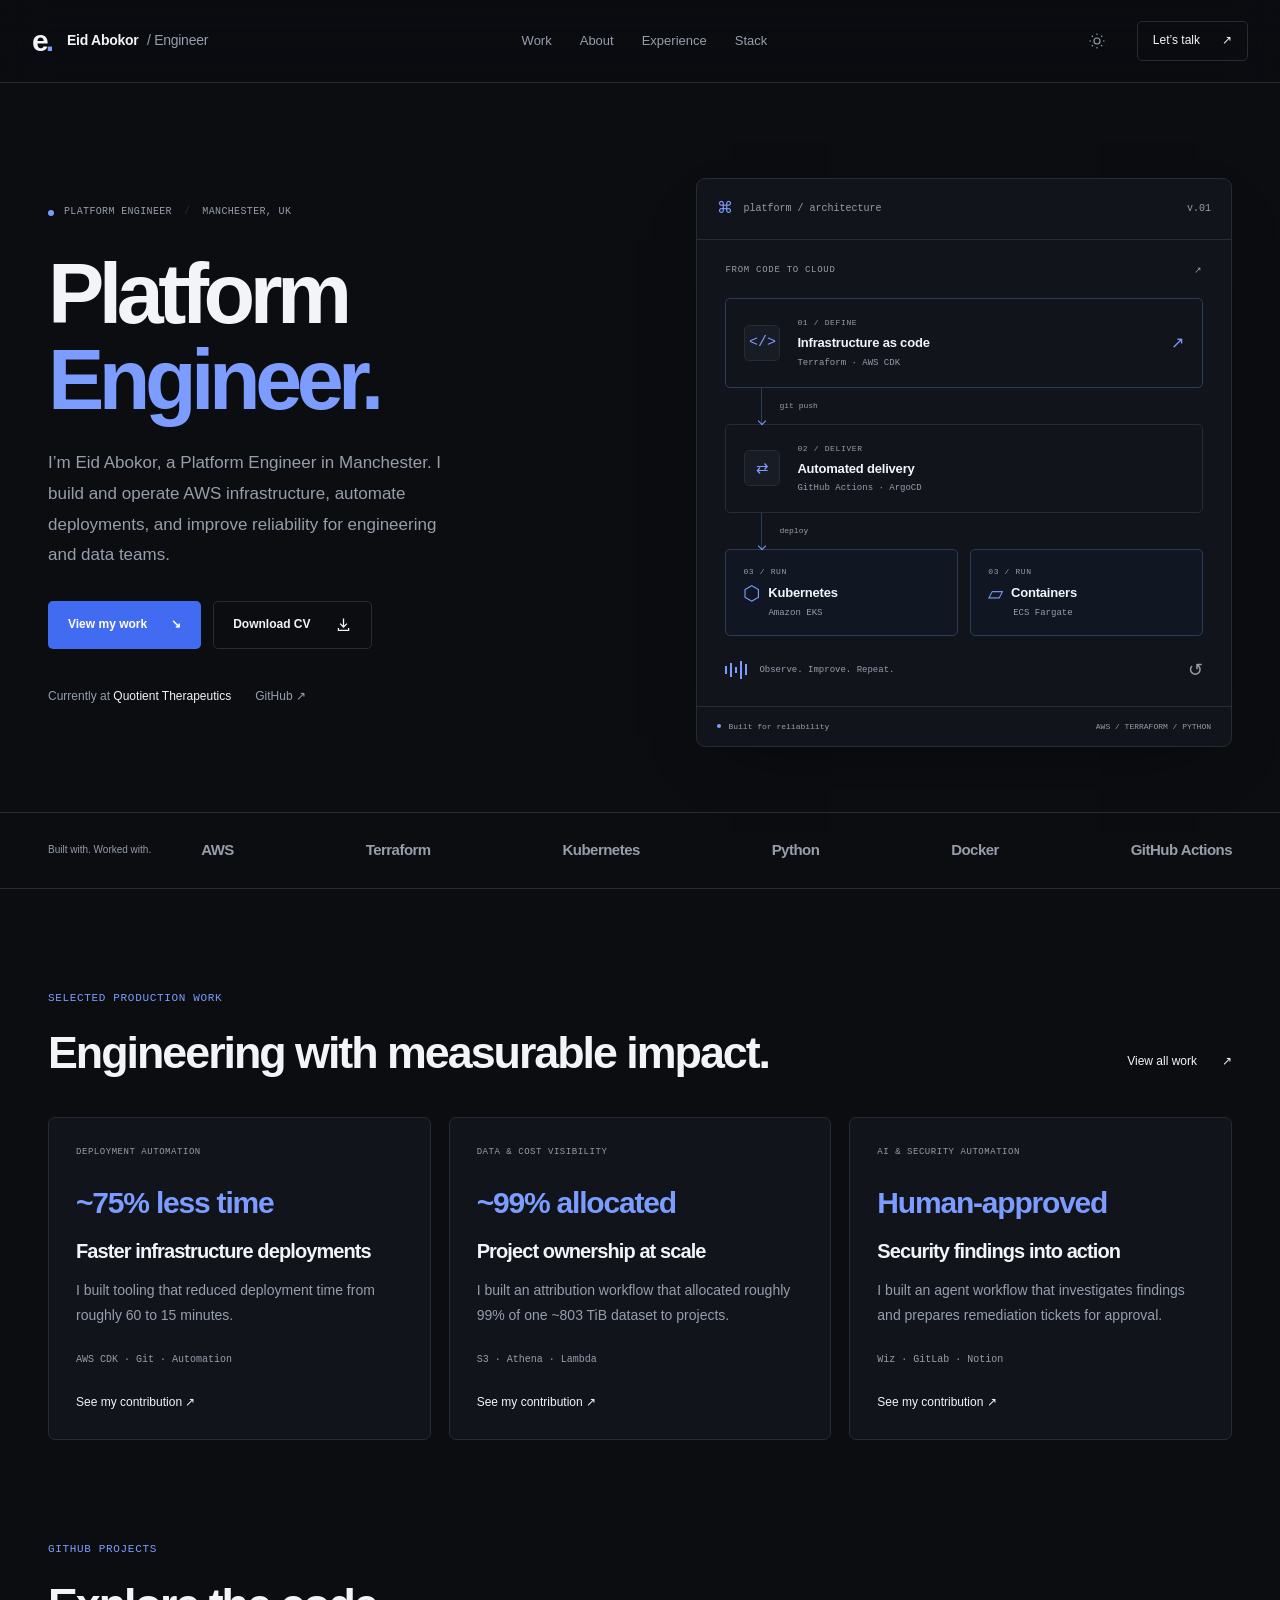
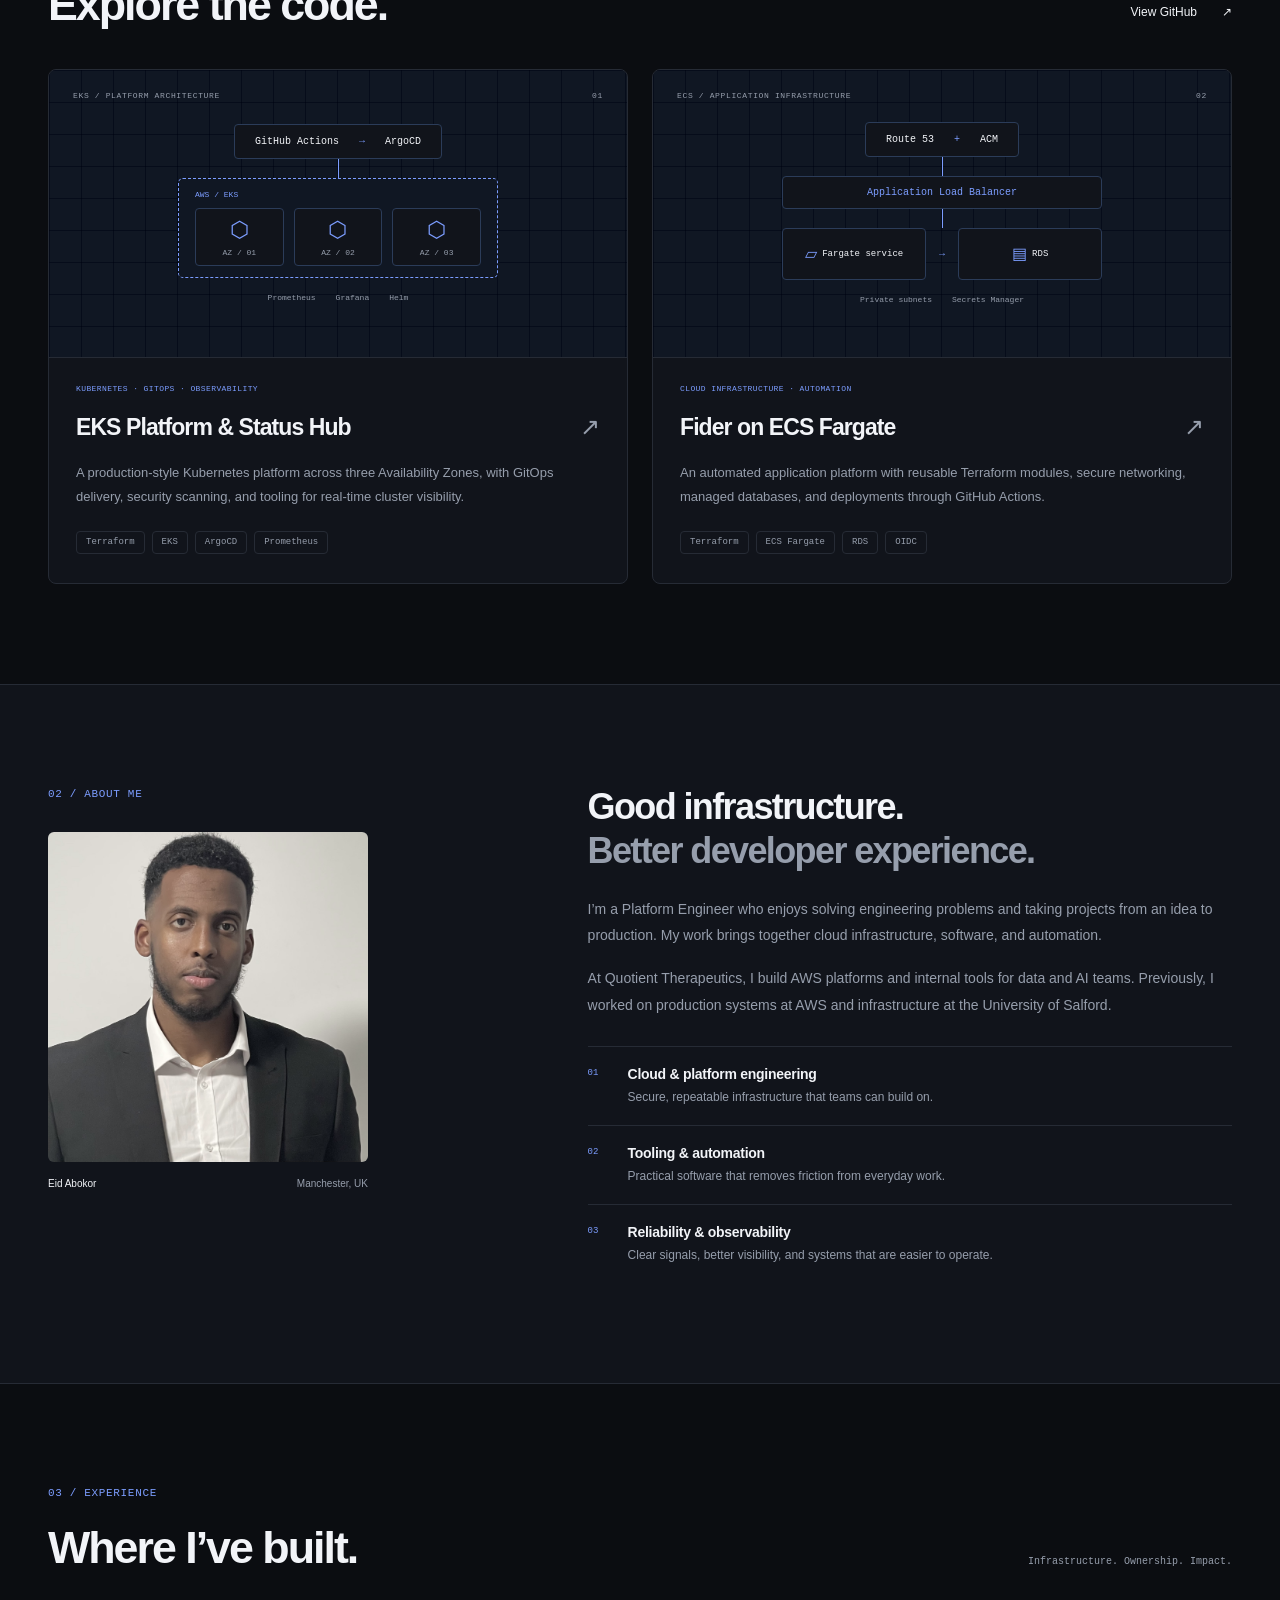
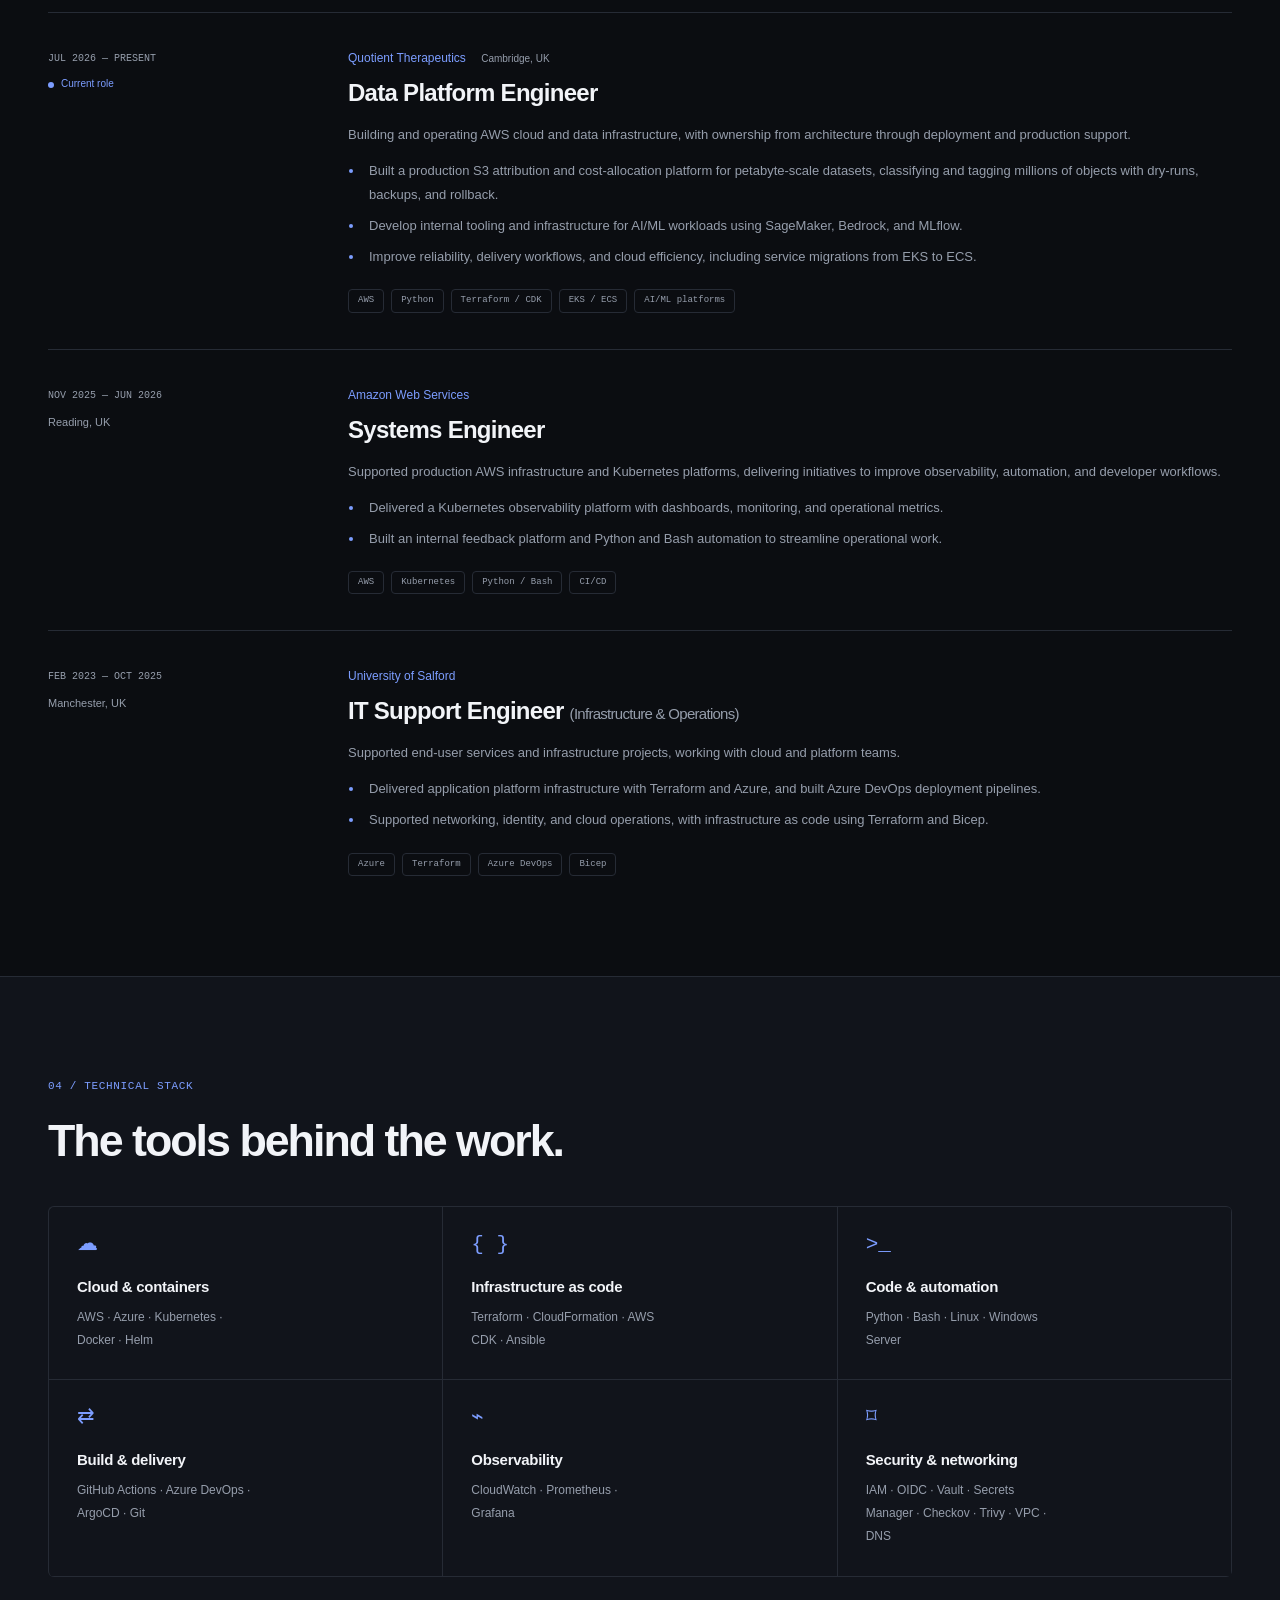
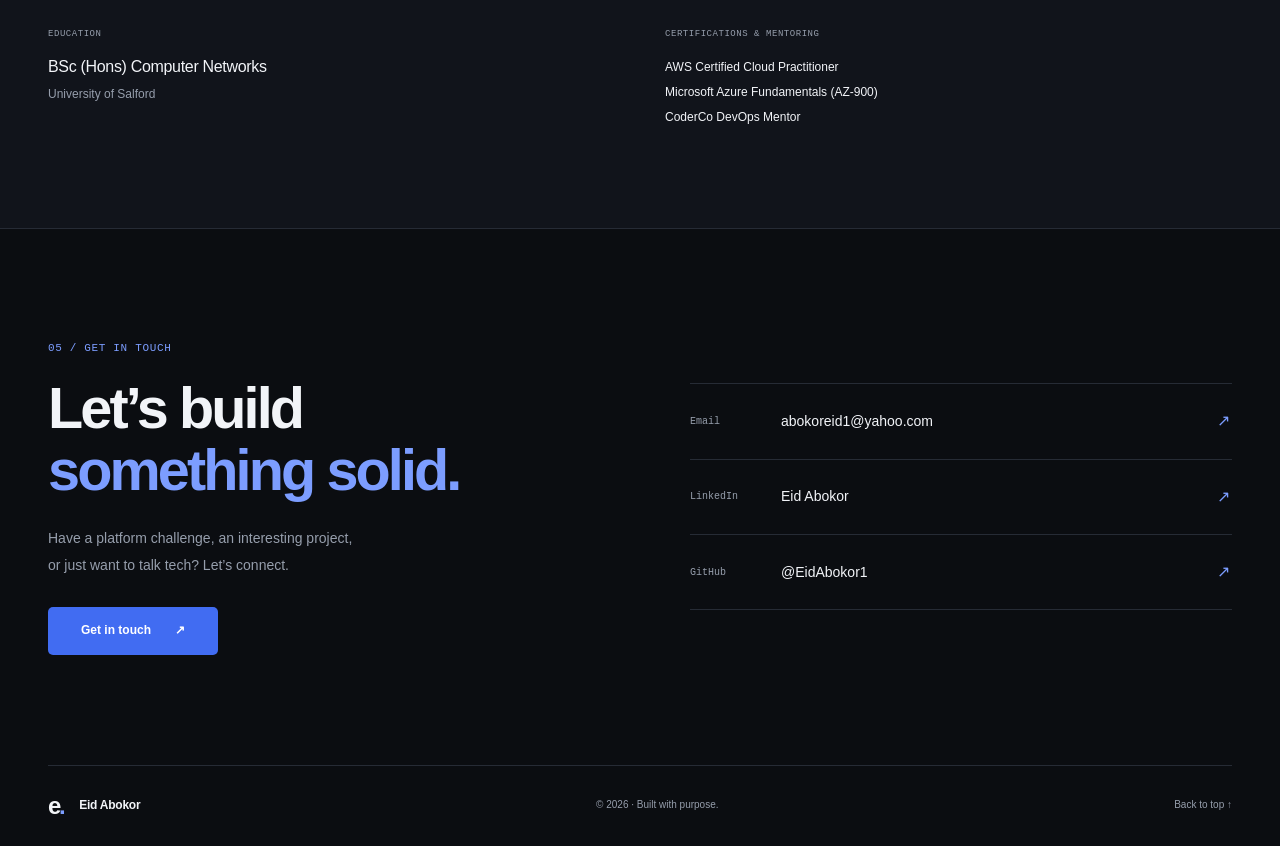
==== commit 801f950e: "Add recruiter-focused work page and update portfolio credentials" ====
--- a/index.html
+++ b/index.html
@@ -14,12 +14,12 @@
   <a class="skip-link" href="#main">Skip to content</a>
   <header class="site-header"><div class="header-inner">
     <a class="brand" href="#top" aria-label="Eid Abokor, home"><span class="brand-mark">e<span>.</span></span><span>Eid Abokor<span class="brand-role"> / Engineer</span></span></a>
-    <nav class="site-nav" id="site-nav" aria-label="Primary navigation"><a href="#projects">Work</a><a href="#about">About</a><a href="#experience">Experience</a><a href="#stack">Stack</a></nav>
+    <nav class="site-nav" id="site-nav" aria-label="Primary navigation"><a href="work.html">Work</a><a href="#about">About</a><a href="#experience">Experience</a><a href="#stack">Stack</a></nav>
     <div class="header-actions"><button class="theme-toggle" type="button" aria-label="Switch to light mode"><svg viewBox="0 0 24 24" fill="none" stroke="currentColor" stroke-width="1.5" aria-hidden="true"><circle cx="12" cy="12" r="4"/><path d="M12 2v2m0 16v2M2 12h2m16 0h2M5 5l1.5 1.5m11 11L19 19M5 19l1.5-1.5m11-11L19 5"/></svg></button><a class="header-contact" href="#contact">Let’s talk <span aria-hidden="true">↗</span></a><button class="menu-button" type="button" aria-expanded="false" aria-controls="site-nav" aria-label="Open navigation"><span></span><span></span></button></div>
   </div></header>
   <main id="main">
     <section class="hero container" id="top">
-      <div class="hero-copy"><p class="eyebrow"><span class="status-dot"></span> Platform Engineer <span class="eyebrow-divider">/</span> Manchester, UK</p><h1>Engineering<br />better<br /><span>platforms.</span></h1><p class="hero-summary">I’m Eid. I build cloud infrastructure, developer tooling, and automation that make complex systems easier to run.</p><div class="hero-actions"><a class="button primary" href="#projects">Explore my work <span aria-hidden="true">↘</span></a><a class="button secondary" href="assets/Eid_Abokor_CV_2026-09-17.pdf" download>Download CV <svg viewBox="0 0 20 20" fill="none" stroke="currentColor" stroke-width="1.5" aria-hidden="true"><path d="M10 3v10m-4-4 4 4 4-4M4 14v3h12v-3"/></svg></a></div><div class="hero-footnote"><span>Currently at <strong>Quotient Therapeutics</strong></span><a href="https://github.com/EidAbokor1" target="_blank" rel="noreferrer">GitHub ↗</a></div></div>
+      <div class="hero-copy"><p class="eyebrow"><span class="status-dot"></span> Platform Engineer <span class="eyebrow-divider">/</span> Manchester, UK</p><h1>Platform<br /><span>Engineer.</span></h1><p class="hero-summary">I’m Eid Abokor, a Platform Engineer in Manchester. I build and operate AWS infrastructure, automate deployments, and improve reliability for engineering and data teams.</p><div class="hero-actions"><a class="button primary" href="work.html">View my work <span aria-hidden="true">↘</span></a><a class="button secondary" href="assets/Eid_Abokor_CV_2026-09-17.pdf" download>Download CV <svg viewBox="0 0 20 20" fill="none" stroke="currentColor" stroke-width="1.5" aria-hidden="true"><path d="M10 3v10m-4-4 4 4 4-4M4 14v3h12v-3"/></svg></a></div><div class="hero-footnote"><span>Currently at <strong>Quotient Therapeutics</strong></span><a href="https://github.com/EidAbokor1" target="_blank" rel="noreferrer">GitHub ↗</a></div></div>
       <div class="platform-visual" aria-label="Platform engineering workflow: infrastructure as code, delivery, runtime, and observability">
         <div class="visual-header"><span><span class="file-icon" aria-hidden="true">⌘</span> platform / architecture</span><span>v.01</span></div>
         <div class="architecture"><div class="architecture-label"><span>FROM CODE TO CLOUD</span><span aria-hidden="true">↗</span></div>
@@ -34,11 +34,21 @@
     </section>
     <div class="technology-strip"><div class="container"><p>Built with. Worked with.</p><ul aria-label="Core technologies"><li>AWS</li><li>Terraform</li><li>Kubernetes</li><li>Python</li><li>Docker</li><li>GitHub Actions</li></ul></div></div>
 
-    <section class="section container" id="projects"><div class="section-heading"><div><p class="eyebrow section-index">01 / SELECTED WORK</p><h2>Built from the ground up.</h2></div><a class="text-link" href="https://github.com/EidAbokor1" target="_blank" rel="noreferrer">View GitHub <span aria-hidden="true">↗</span></a></div>
+    <section class="section container impact-section" aria-labelledby="impact-heading">
+      <div class="section-heading"><div><p class="eyebrow section-index">SELECTED PRODUCTION WORK</p><h2 id="impact-heading">Engineering with measurable impact.</h2></div><a class="text-link" href="work.html">View all work <span aria-hidden="true">↗</span></a></div>
+      <div class="impact-grid">
+        <a href="work.html#cdk-orchestration"><span class="eyebrow">DEPLOYMENT AUTOMATION</span><strong>~75% less time</strong><h3>Faster infrastructure deployments</h3><p>I built tooling that reduced deployment time from roughly 60 to 15 minutes.</p><span class="impact-stack">AWS CDK · Git · Automation</span><span class="impact-link">See my contribution ↗</span></a>
+        <a href="work.html#s3-platform"><span class="eyebrow">DATA &amp; COST VISIBILITY</span><strong>~99% allocated</strong><h3>Project ownership at scale</h3><p>I built an attribution workflow that allocated roughly 99% of one ~803 TiB dataset to projects.</p><span class="impact-stack">S3 · Athena · Lambda</span><span class="impact-link">See my contribution ↗</span></a>
+        <a href="work.html#security-automation"><span class="eyebrow">AI &amp; SECURITY AUTOMATION</span><strong>Human-approved</strong><h3>Security findings into action</h3><p>I built an agent workflow that investigates findings and prepares remediation tickets for approval.</p><span class="impact-stack">Wiz · GitLab · Notion</span><span class="impact-link">See my contribution ↗</span></a>
+      </div>
+    </section>
+
+    <section class="section container" id="projects"><div class="section-heading"><div><p class="eyebrow section-index">GITHUB PROJECTS</p><h2>Explore the code.</h2></div><a class="text-link" href="https://github.com/EidAbokor1" target="_blank" rel="noreferrer">View GitHub <span aria-hidden="true">↗</span></a></div>
       <div class="project-grid">
         <a class="project-card" href="https://github.com/EidAbokor1/EKS-Status-Hub" target="_blank" rel="noreferrer"><div class="project-art" aria-hidden="true"><div class="diagram-heading"><span>EKS / PLATFORM ARCHITECTURE</span><span>01</span></div><div class="eks-diagram"><div class="diagram-source">GitHub Actions <span>→</span> ArgoCD</div><div class="diagram-line"></div><div class="cluster-boundary"><span class="cluster-label">AWS / EKS</span><div class="cluster-nodes"><div><span>⬡</span>AZ / 01</div><div><span>⬡</span>AZ / 02</div><div><span>⬡</span>AZ / 03</div></div></div><div class="diagram-bottom"><span>Prometheus</span><span>Grafana</span><span>Helm</span></div></div></div><div class="project-body"><p class="project-category">KUBERNETES · GITOPS · OBSERVABILITY</p><div class="project-title"><h3>EKS Platform &amp; Status Hub</h3><span class="project-arrow" aria-hidden="true">↗</span></div><p>A production-style Kubernetes platform across three Availability Zones, with GitOps delivery, security scanning, and tooling for real-time cluster visibility.</p><div class="tags"><span>Terraform</span><span>EKS</span><span>ArgoCD</span><span>Prometheus</span></div></div></a>
         <a class="project-card" href="https://github.com/EidAbokor1/ECS-FIDER-APP" target="_blank" rel="noreferrer"><div class="project-art" aria-hidden="true"><div class="diagram-heading"><span>ECS / APPLICATION INFRASTRUCTURE</span><span>02</span></div><div class="ecs-diagram"><div class="edge-node">Route 53 <span>+</span> ACM</div><div class="diagram-line"></div><div class="load-balancer">Application Load Balancer</div><div class="diagram-line"></div><div class="service-row"><div><span>▱</span> Fargate service</div><span>→</span><div><span>▤</span> RDS</div></div><div class="diagram-bottom"><span>Private subnets</span><span>Secrets Manager</span></div></div></div><div class="project-body"><p class="project-category">CLOUD INFRASTRUCTURE · AUTOMATION</p><div class="project-title"><h3>Fider on ECS Fargate</h3><span class="project-arrow" aria-hidden="true">↗</span></div><p>An automated application platform with reusable Terraform modules, secure networking, managed databases, and deployments through GitHub Actions.</p><div class="tags"><span>Terraform</span><span>ECS Fargate</span><span>RDS</span><span>OIDC</span></div></div></a>
       </div>
+
     </section>
 
     <section class="about-section" id="about"><div class="section container about-grid"><div class="about-profile"><p class="eyebrow section-index">02 / ABOUT ME</p><div class="profile-photo"><img src="assets/eid-abokor.jpeg" alt="Eid Abokor" width="420" height="480" loading="lazy" /></div><p class="profile-caption"><span>Eid Abokor</span><span>Manchester, UK</span></p></div><div class="about-copy"><h2>Good infrastructure.<br /><span class="text-muted">Better developer experience.</span></h2><p>I’m a Platform Engineer who enjoys solving engineering problems and taking projects from an idea to production. My work brings together cloud infrastructure, software, and automation.</p><p>At Quotient Therapeutics, I build AWS platforms and internal tools for data and AI teams. Previously, I worked on production systems at AWS and infrastructure at the University of Salford.</p><div class="focus-list"><div><span>01</span><h3>Cloud &amp; platform engineering</h3><p>Secure, repeatable infrastructure that teams can build on.</p></div><div><span>02</span><h3>Tooling &amp; automation</h3><p>Practical software that removes friction from everyday work.</p></div><div><span>03</span><h3>Reliability &amp; observability</h3><p>Clear signals, better visibility, and systems that are easier to operate.</p></div></div></div></div></section>
@@ -49,7 +59,7 @@
       <article class="experience-item"><div class="experience-meta"><p>FEB 2023 — OCT 2025</p><span>Manchester, UK</span></div><div class="experience-detail"><p class="company">University of Salford</p><h3>IT Support Engineer <span>(Infrastructure &amp; Operations)</span></h3><p>Supported end-user services and infrastructure projects, working with cloud and platform teams.</p><ul><li>Delivered application platform infrastructure with Terraform and Azure, and built Azure DevOps deployment pipelines.</li><li>Supported networking, identity, and cloud operations, with infrastructure as code using Terraform and Bicep.</li></ul><div class="tags"><span>Azure</span><span>Terraform</span><span>Azure DevOps</span><span>Bicep</span></div></div></article>
     </div></section>
 
-    <section class="stack-section" id="stack"><div class="section container"><div class="section-heading"><div><p class="eyebrow section-index">04 / TECHNICAL STACK</p><h2>The tools behind the work.</h2></div></div><div class="stack-grid"><article><span class="stack-symbol" aria-hidden="true">☁</span><h3>Cloud &amp; containers</h3><p>AWS · Azure · Kubernetes · Docker · Helm</p></article><article><span class="stack-symbol" aria-hidden="true">{ }</span><h3>Infrastructure as code</h3><p>Terraform · CloudFormation · AWS CDK · Ansible</p></article><article><span class="stack-symbol" aria-hidden="true">&gt;_</span><h3>Code &amp; automation</h3><p>Python · Bash · Linux · Windows Server</p></article><article><span class="stack-symbol" aria-hidden="true">⇄</span><h3>Build &amp; delivery</h3><p>GitHub Actions · Azure DevOps · ArgoCD · Git</p></article><article><span class="stack-symbol" aria-hidden="true">⌁</span><h3>Observability</h3><p>CloudWatch · Prometheus · Grafana</p></article><article><span class="stack-symbol" aria-hidden="true">⌑</span><h3>Security &amp; networking</h3><p>IAM · OIDC · Vault · Secrets Manager · Checkov · Trivy · VPC · DNS</p></article></div><div class="credentials"><div><p class="eyebrow">EDUCATION</p><h3>BSc (Hons) Computer Networks</h3><p>University of Salford · 2018–2022 · 2:1</p></div><div><p class="eyebrow">CERTIFICATIONS &amp; LEARNING</p><p class="cert-name">AWS Certified Cloud Practitioner</p><p class="cert-name">Microsoft Azure Fundamentals (AZ-900)</p><p>CoderCo DevOps Career Accelerator <span class="in-progress">In progress</span></p></div></div></div></section>
+    <section class="stack-section" id="stack"><div class="section container"><div class="section-heading"><div><p class="eyebrow section-index">04 / TECHNICAL STACK</p><h2>The tools behind the work.</h2></div></div><div class="stack-grid"><article><span class="stack-symbol" aria-hidden="true">☁</span><h3>Cloud &amp; containers</h3><p>AWS · Azure · Kubernetes · Docker · Helm</p></article><article><span class="stack-symbol" aria-hidden="true">{ }</span><h3>Infrastructure as code</h3><p>Terraform · CloudFormation · AWS CDK · Ansible</p></article><article><span class="stack-symbol" aria-hidden="true">&gt;_</span><h3>Code &amp; automation</h3><p>Python · Bash · Linux · Windows Server</p></article><article><span class="stack-symbol" aria-hidden="true">⇄</span><h3>Build &amp; delivery</h3><p>GitHub Actions · Azure DevOps · ArgoCD · Git</p></article><article><span class="stack-symbol" aria-hidden="true">⌁</span><h3>Observability</h3><p>CloudWatch · Prometheus · Grafana</p></article><article><span class="stack-symbol" aria-hidden="true">⌑</span><h3>Security &amp; networking</h3><p>IAM · OIDC · Vault · Secrets Manager · Checkov · Trivy · VPC · DNS</p></article></div><div class="credentials"><div><p class="eyebrow">EDUCATION</p><h3>BSc (Hons) Computer Networks</h3><p>University of Salford</p></div><div><p class="eyebrow">CERTIFICATIONS &amp; MENTORING</p><p class="cert-name">AWS Certified Cloud Practitioner</p><p class="cert-name">Microsoft Azure Fundamentals (AZ-900)</p><p class="cert-name">CoderCo DevOps Mentor</p></div></div></div></section>
 
     <section class="contact container" id="contact"><div><p class="eyebrow section-index">05 / GET IN TOUCH</p><h2>Let’s build<br /><span>something solid.</span></h2><p>Have a platform challenge, an interesting project,<br class="desktop-break" /> or just want to talk tech? Let’s connect.</p><a class="button primary" href="mailto:abokoreid1@yahoo.com">Get in touch <span aria-hidden="true">↗</span></a></div><div class="contact-links"><a href="mailto:abokoreid1@yahoo.com"><span>Email</span><strong>abokoreid1@yahoo.com</strong><span aria-hidden="true">↗</span></a><a href="https://www.linkedin.com/in/eid-abokor-6733911a1/" target="_blank" rel="noreferrer"><span>LinkedIn</span><strong>Eid Abokor</strong><span aria-hidden="true">↗</span></a><a href="https://github.com/EidAbokor1" target="_blank" rel="noreferrer"><span>GitHub</span><strong>@EidAbokor1</strong><span aria-hidden="true">↗</span></a></div></section>
   </main>
--- a/styles.css
+++ b/styles.css
@@ -19,3 +19,9 @@
 @media(max-width:600px){html{scroll-padding-top:88px}.container{width:calc(100% - 40px)}.site-nav{position:absolute;top:100%;left:0;right:0;display:none;flex-direction:column;gap:0;padding:12px 20px 20px;background:var(--bg);border-bottom:1px solid var(--line)}.site-nav.is-open{display:flex}.site-nav a{padding:12px;font-size:15px}.menu-button{display:block}.header-actions{gap:8px}.hero{padding-block:45px 40px;gap:38px}.hero .eyebrow{font-size:8px;gap:7px;margin-bottom:24px}.hero h1{font-size:clamp(58px,15.5vw,86px)}.hero h1 br:nth-child(2){display:block}.hero-summary{font-size:14px;margin-top:23px}.hero-actions{gap:10px;margin-top:25px}.button{font-size:11px;padding:12px 16px;gap:15px}.hero-footnote{font-size:9px;gap:16px}.architecture{padding:20px}.architecture-label{font-size:8px;margin-bottom:18px}.visual-header{padding:13px 17px;font-size:9px}.architecture-node{padding:16px 13px;gap:13px}.architecture strong{font-size:12px}.runtime-row>div{padding:14px 12px}.runtime-row p{font-size:8px}.visual-footer{padding:12px 15px;font-size:7px;gap:7px}.technology-strip>.container{padding-block:20px}.technology-strip ul{font-size:12px;column-gap:24px}.section{padding-block:58px}.section-heading{align-items:flex-start;flex-direction:column;gap:18px}.section-index{margin-bottom:16px;font-size:9px}h2{font-size:32px}.text-link{font-size:11px}.project-grid{grid-template-columns:1fr;gap:22px}.project-art{height:282px;padding:20px 22px}.diagram-heading{font-size:8px}.diagram-source{font-size:10px;gap:20px;padding:11px 20px}.service-row>div{font-size:9px;padding:15px 10px}.diagram-bottom{font-size:8px;gap:20px}.project-body{padding:24px}.project-title h3{font-size:23px}.project-category{font-size:7px}.about-grid{grid-template-columns:1fr;gap:34px}.about-profile{display:grid;grid-template-columns:100px 1fr;gap:0 20px;align-items:center}.about-profile .eyebrow{grid-column:1/-1;margin-bottom:24px}.profile-photo{height:112px;width:100px}.profile-caption{margin:0;gap:6px;font-size:11px}.profile-caption>span:first-child{font-size:19px;font-weight:550}.about-copy h2{font-size:32px}.experience-item{grid-template-columns:1fr;gap:20px;padding-block:28px}.experience-meta{display:flex;align-items:center;gap:17px;flex-wrap:wrap}.experience-meta>p,.experience-meta>span{margin:0;font-size:9px}.experience-detail h3{font-size:23px;line-height:1.3}.experience-detail h3>span{display:block;margin-top:5px;font-size:14px}.company>span{font-size:9px}.stack-grid{grid-template-columns:1fr 1fr}.stack-grid article{padding:23px 17px}.stack-grid h3{font-size:14px;line-height:1.3}.stack-grid p{font-size:11px}.stack-symbol{margin-bottom:17px}.credentials{grid-template-columns:1fr;gap:30px;margin-top:35px}.contact{grid-template-columns:1fr;gap:40px;padding-block:64px}.contact h2{font-size:45px}.contact-links>a{grid-template-columns:64px 1fr 15px;padding-block:21px;gap:10px}.contact-links>a>span:first-child{grid-column:auto}.contact-links strong{font-size:13px}footer.container{flex-wrap:wrap;padding-block:24px;gap:16px}footer .brand{width:calc(100% - 100px)}footer p{order:3;width:100%}.back-top{margin-left:auto}}
 @media(max-width:360px){.container{width:calc(100% - 32px)}.hero h1{font-size:56px}.hero .eyebrow{font-size:7px}.hero-actions .button{padding-inline:13px;gap:12px}.runtime-row{gap:8px}.runtime-row>div{padding:12px 9px}.architecture{padding:18px 14px}.visual-footer>span:last-child{font-size:6px}.project-body{padding:21px}.project-title h3{font-size:20px}.contact-links strong{font-size:12px}.stack-grid article{padding:21px 13px}}
 @media(prefers-reduced-motion:reduce){html{scroll-behavior:auto}*,*:before,*:after{transition:none!important;animation:none!important}}
+
+/* Entry point for the engineering story collection. */
+.work-callout{display:flex;align-items:center;justify-content:space-between;gap:28px;margin-top:24px;padding:30px;border:1px solid var(--line);border-radius:7px;background:var(--surface);transition:border-color .2s}.work-callout:hover{border-color:var(--accent)}.work-callout .eyebrow{color:var(--accent);font-size:9px;line-height:1.7}.work-callout h3{font-size:26px;font-weight:550;margin-top:13px}.work-callout p:not(.eyebrow){font-size:13px;color:var(--muted);max-width:620px;margin-top:12px}.work-callout>span{color:var(--accent);font-size:28px}@media(max-width:600px){.work-callout{padding:23px;gap:18px}.work-callout h3{font-size:24px}.work-callout .eyebrow{font-size:8px}}
+
+/* Put professional outcomes before repository examples. */
+.impact-section{padding-bottom:0}.impact-grid{display:grid;grid-template-columns:repeat(3,1fr);gap:18px}.impact-grid>a{display:flex;flex-direction:column;padding:27px;border:1px solid var(--line);border-radius:7px;background:var(--surface)}.impact-grid>a:hover{border-color:var(--accent)}.impact-grid .eyebrow{font-size:9px;color:var(--muted)}.impact-grid strong{font-size:30px;letter-spacing:-.04em;line-height:1.2;color:var(--accent);font-weight:550;margin-block:25px 17px}.impact-grid h3{font-size:20px;font-weight:550;line-height:1.3}.impact-grid p{font-size:14px;color:var(--muted);line-height:1.8;margin-block:14px 22px}.impact-stack{font:10px var(--mono);line-height:1.8;color:var(--muted);margin-top:auto}.impact-link{font-size:12px;margin-top:24px}.hero-summary{font-size:17px}.hero-footnote{font-size:12px}@media(max-width:1000px){.impact-grid{grid-template-columns:1fr}.impact-grid>a{padding:25px}.impact-grid strong{margin-block:17px 12px}.impact-grid p{max-width:60ch}}@media(max-width:600px){.hero-summary{font-size:15px}.hero-footnote{font-size:11px}}
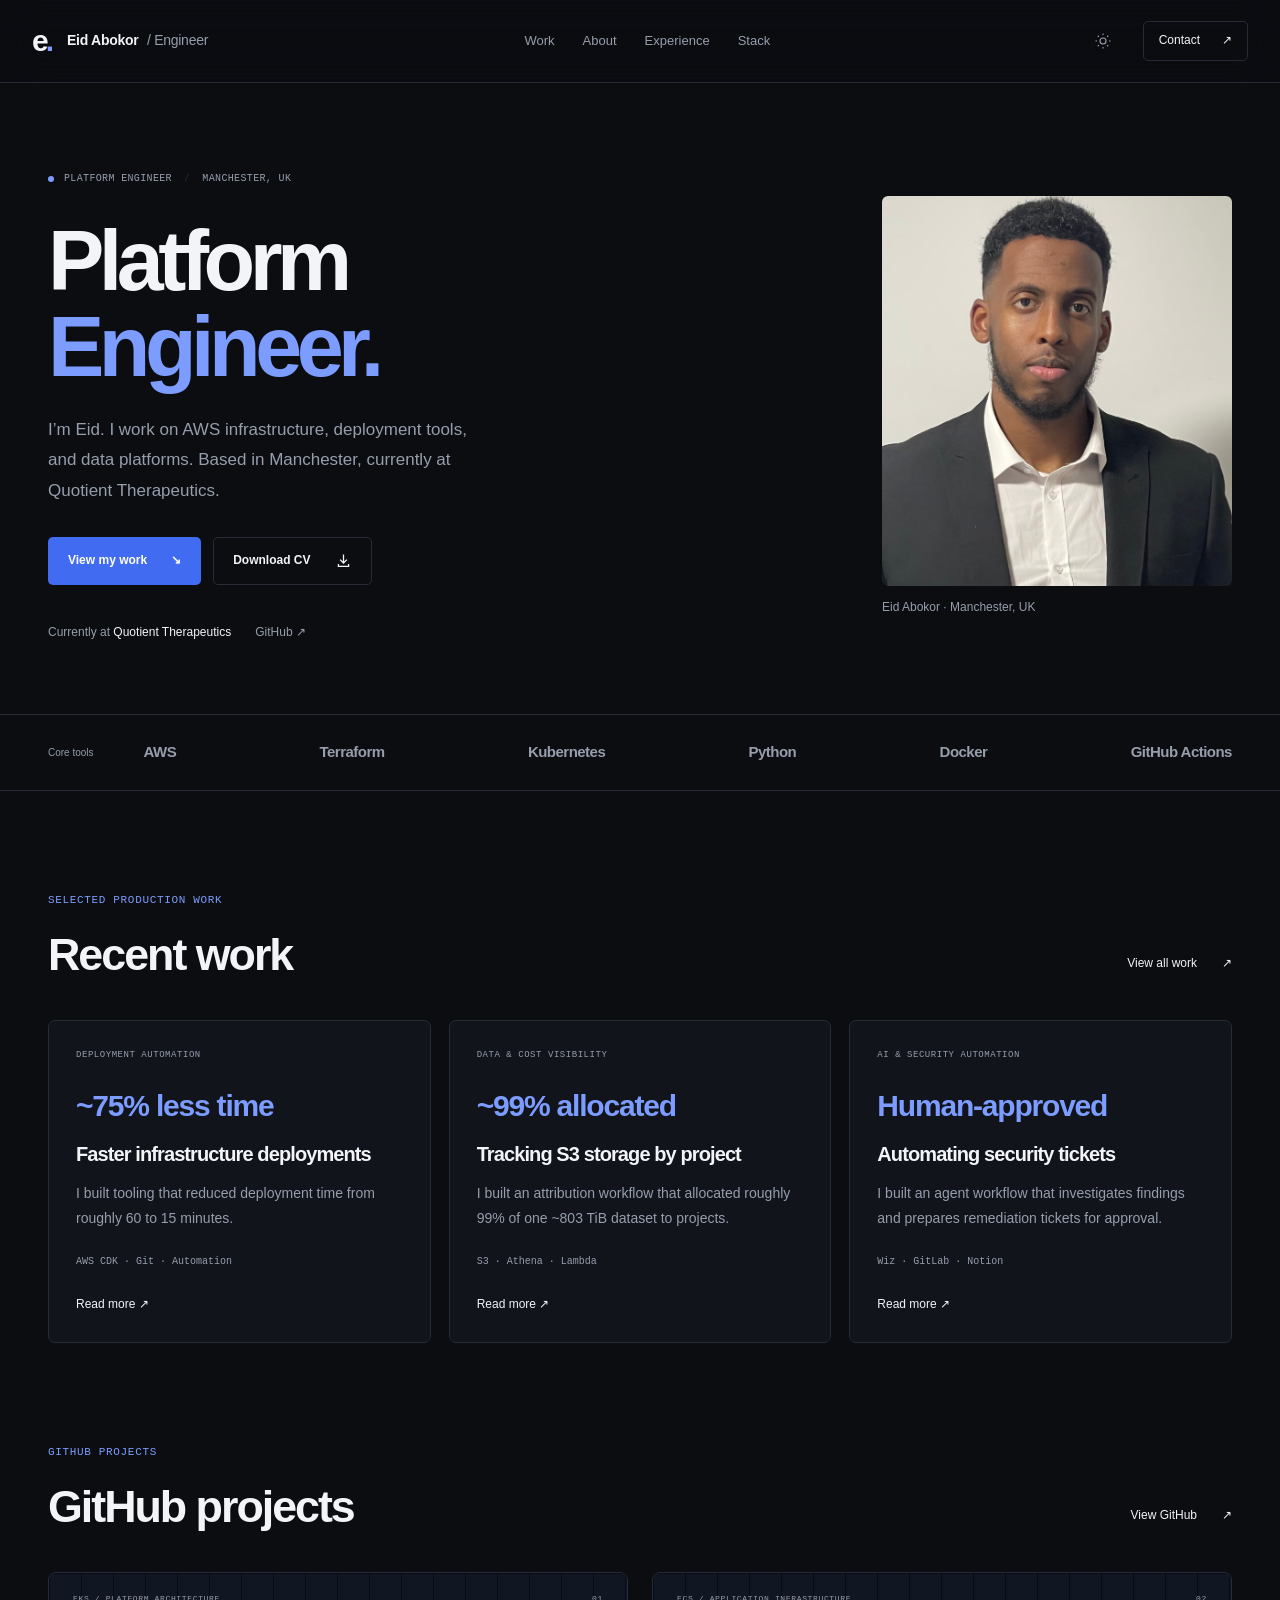
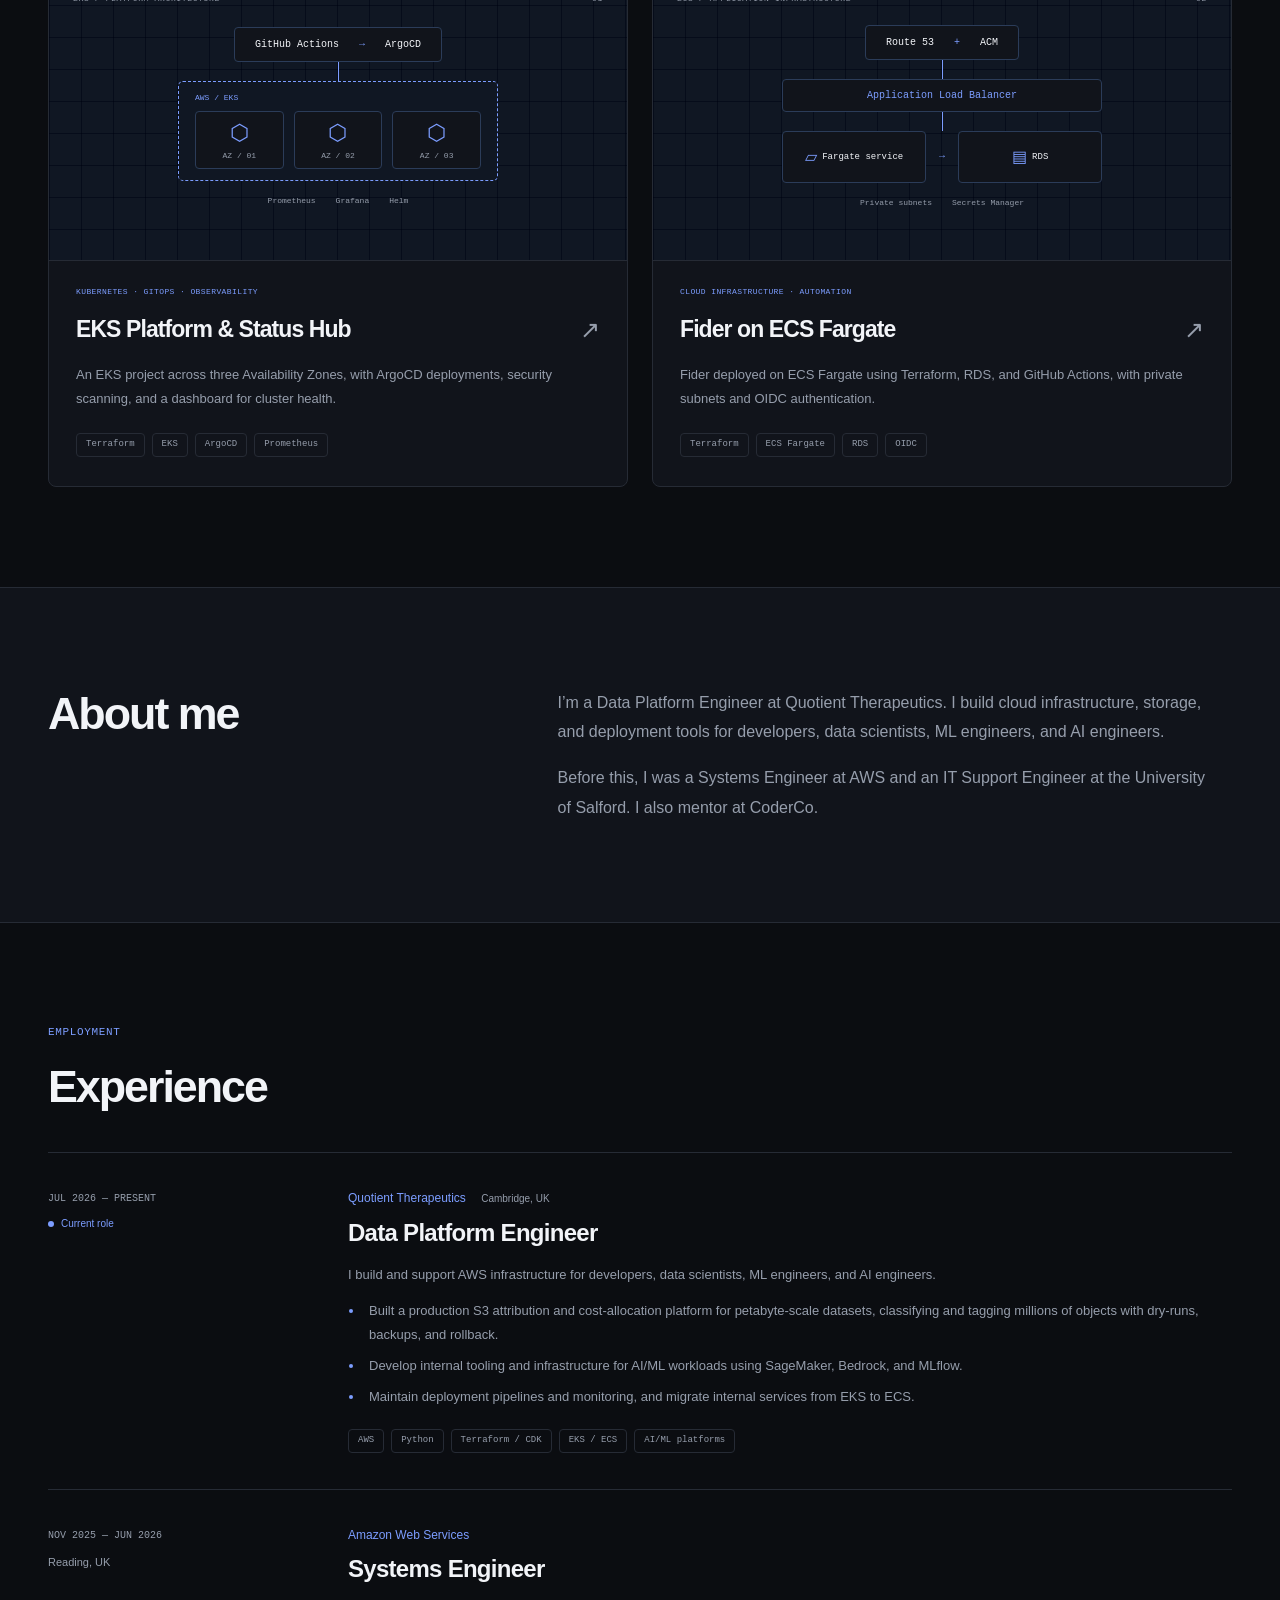
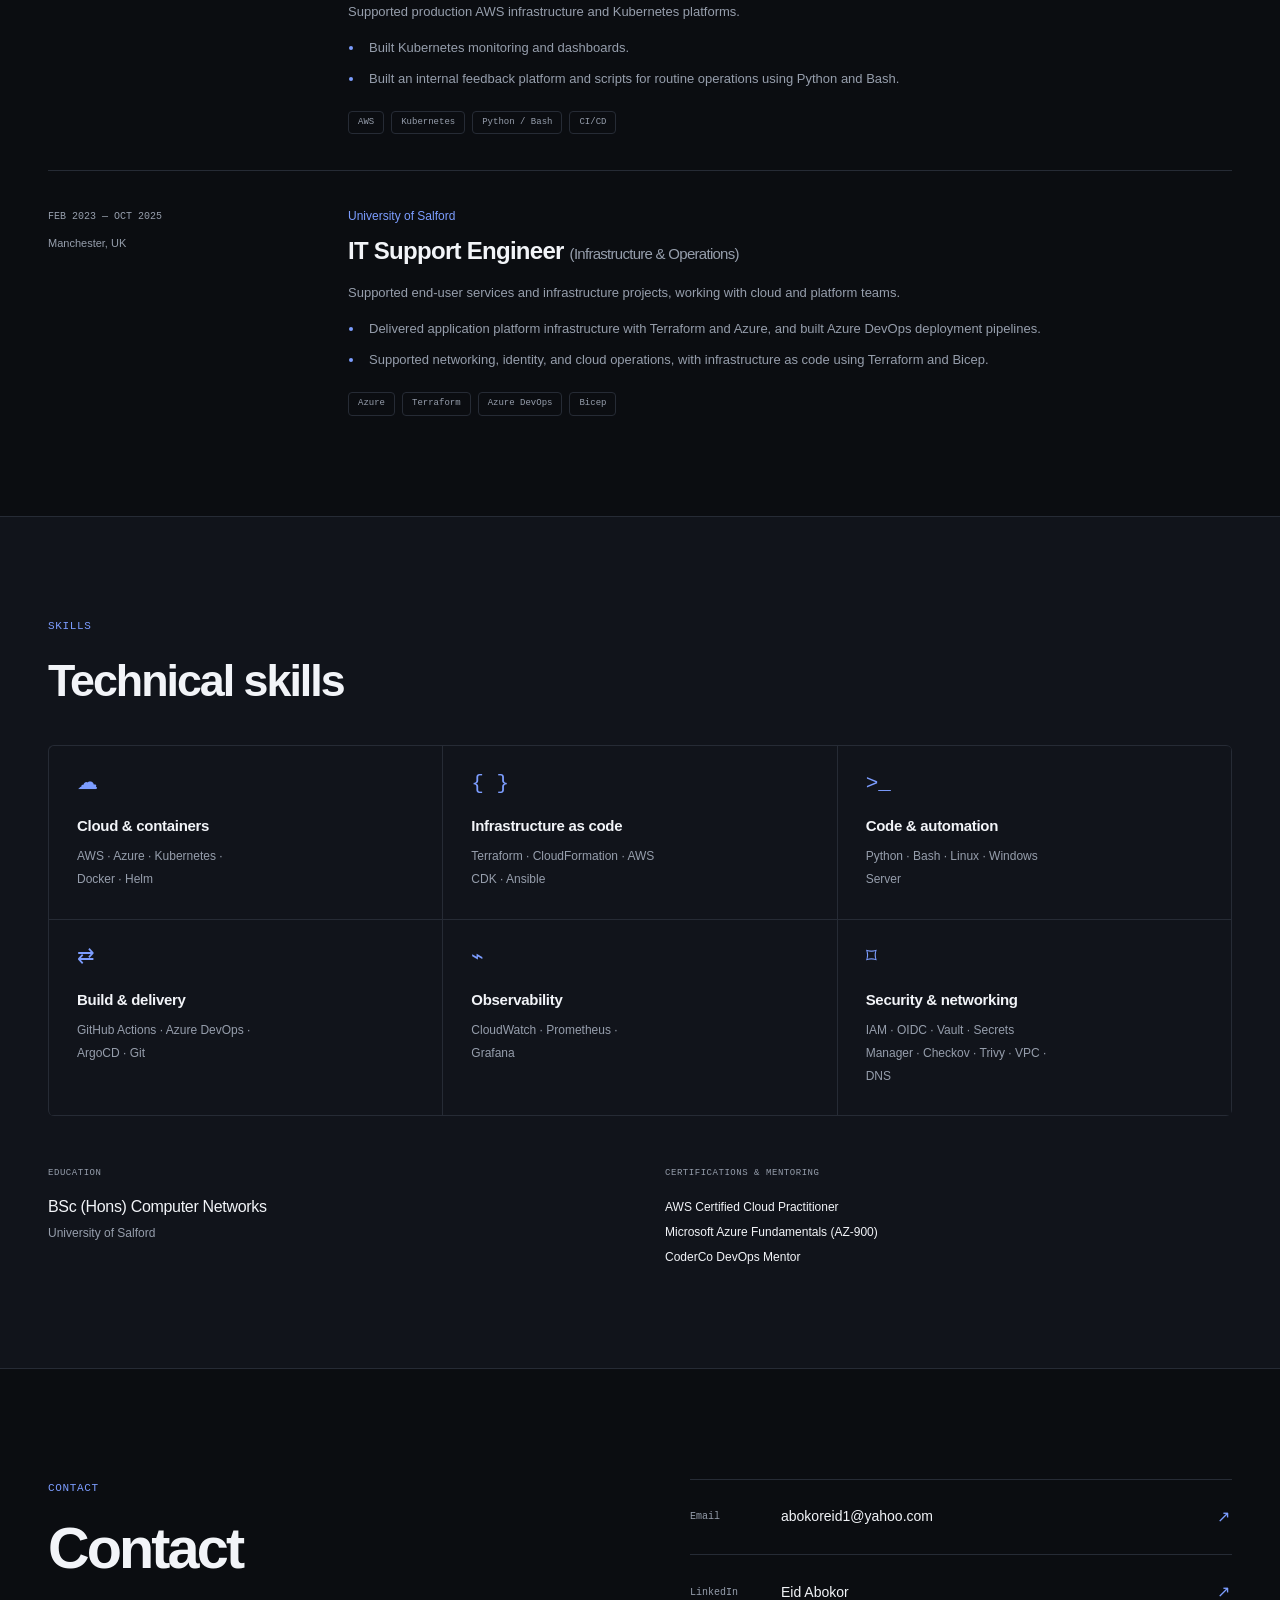
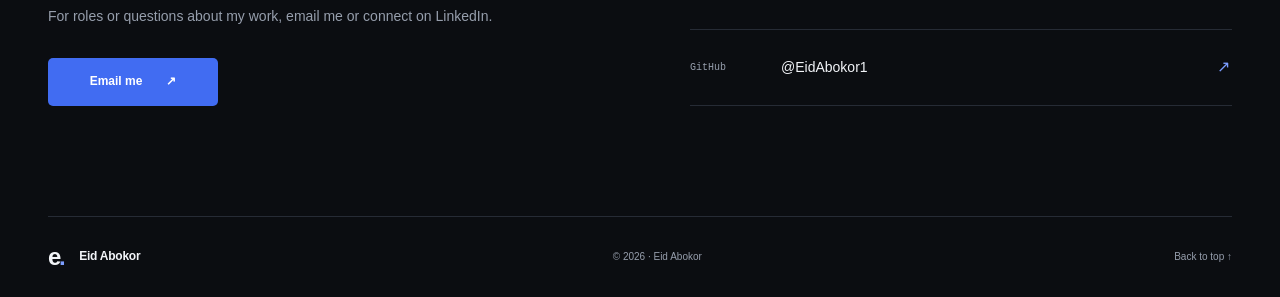
==== commit d4b58fcd: "Simplify portfolio copy and clarify supported engineering teams" ====
--- a/index.html
+++ b/index.html
@@ -15,54 +15,44 @@
   <header class="site-header"><div class="header-inner">
     <a class="brand" href="#top" aria-label="Eid Abokor, home"><span class="brand-mark">e<span>.</span></span><span>Eid Abokor<span class="brand-role"> / Engineer</span></span></a>
     <nav class="site-nav" id="site-nav" aria-label="Primary navigation"><a href="work.html">Work</a><a href="#about">About</a><a href="#experience">Experience</a><a href="#stack">Stack</a></nav>
-    <div class="header-actions"><button class="theme-toggle" type="button" aria-label="Switch to light mode"><svg viewBox="0 0 24 24" fill="none" stroke="currentColor" stroke-width="1.5" aria-hidden="true"><circle cx="12" cy="12" r="4"/><path d="M12 2v2m0 16v2M2 12h2m16 0h2M5 5l1.5 1.5m11 11L19 19M5 19l1.5-1.5m11-11L19 5"/></svg></button><a class="header-contact" href="#contact">Let’s talk <span aria-hidden="true">↗</span></a><button class="menu-button" type="button" aria-expanded="false" aria-controls="site-nav" aria-label="Open navigation"><span></span><span></span></button></div>
+    <div class="header-actions"><button class="theme-toggle" type="button" aria-label="Switch to light mode"><svg viewBox="0 0 24 24" fill="none" stroke="currentColor" stroke-width="1.5" aria-hidden="true"><circle cx="12" cy="12" r="4"/><path d="M12 2v2m0 16v2M2 12h2m16 0h2M5 5l1.5 1.5m11 11L19 19M5 19l1.5-1.5m11-11L19 5"/></svg></button><a class="header-contact" href="#contact">Contact <span aria-hidden="true">↗</span></a><button class="menu-button" type="button" aria-expanded="false" aria-controls="site-nav" aria-label="Open navigation"><span></span><span></span></button></div>
   </div></header>
   <main id="main">
     <section class="hero container" id="top">
-      <div class="hero-copy"><p class="eyebrow"><span class="status-dot"></span> Platform Engineer <span class="eyebrow-divider">/</span> Manchester, UK</p><h1>Platform<br /><span>Engineer.</span></h1><p class="hero-summary">I’m Eid Abokor, a Platform Engineer in Manchester. I build and operate AWS infrastructure, automate deployments, and improve reliability for engineering and data teams.</p><div class="hero-actions"><a class="button primary" href="work.html">View my work <span aria-hidden="true">↘</span></a><a class="button secondary" href="assets/Eid_Abokor_CV_2026-09-17.pdf" download>Download CV <svg viewBox="0 0 20 20" fill="none" stroke="currentColor" stroke-width="1.5" aria-hidden="true"><path d="M10 3v10m-4-4 4 4 4-4M4 14v3h12v-3"/></svg></a></div><div class="hero-footnote"><span>Currently at <strong>Quotient Therapeutics</strong></span><a href="https://github.com/EidAbokor1" target="_blank" rel="noreferrer">GitHub ↗</a></div></div>
-      <div class="platform-visual" aria-label="Platform engineering workflow: infrastructure as code, delivery, runtime, and observability">
-        <div class="visual-header"><span><span class="file-icon" aria-hidden="true">⌘</span> platform / architecture</span><span>v.01</span></div>
-        <div class="architecture"><div class="architecture-label"><span>FROM CODE TO CLOUD</span><span aria-hidden="true">↗</span></div>
-          <div class="architecture-node source-node"><span class="node-icon" aria-hidden="true">&lt;/&gt;</span><div><span class="node-kicker">01 / DEFINE</span><strong>Infrastructure as code</strong><p>Terraform · AWS CDK</p></div><span class="node-check" aria-hidden="true">↗</span></div>
-          <div class="connector" aria-hidden="true"><span>git push</span></div>
-          <div class="architecture-node"><span class="node-icon" aria-hidden="true">⇄</span><div><span class="node-kicker">02 / DELIVER</span><strong>Automated delivery</strong><p>GitHub Actions · ArgoCD</p></div></div>
-          <div class="connector" aria-hidden="true"><span>deploy</span></div>
-          <div class="runtime-row"><div><span class="node-kicker">03 / RUN</span><strong><span class="runtime-icon" aria-hidden="true">⬡</span> Kubernetes</strong><p>Amazon EKS</p></div><div><span class="node-kicker">03 / RUN</span><strong><span class="runtime-icon" aria-hidden="true">▱</span> Containers</strong><p>ECS Fargate</p></div></div>
-          <div class="observability"><span class="signal-icon" aria-hidden="true"><i></i><i></i><i></i><i></i><i></i></span><span>Observe. Improve. Repeat.</span><span aria-hidden="true">↺</span></div>
-        </div><div class="visual-footer"><span><span class="status-dot"></span> Built for reliability</span><span>AWS / TERRAFORM / PYTHON</span></div>
-      </div>
+      <div class="hero-copy"><p class="eyebrow"><span class="status-dot"></span> Platform Engineer <span class="eyebrow-divider">/</span> Manchester, UK</p><h1>Platform<br /><span>Engineer.</span></h1><p class="hero-summary">I’m Eid. I work on AWS infrastructure, deployment tools, and data platforms. Based in Manchester, currently at Quotient Therapeutics.</p><div class="hero-actions"><a class="button primary" href="work.html">View my work <span aria-hidden="true">↘</span></a><a class="button secondary" href="assets/Eid_Abokor_CV_2026-09-17.pdf" download>Download CV <svg viewBox="0 0 20 20" fill="none" stroke="currentColor" stroke-width="1.5" aria-hidden="true"><path d="M10 3v10m-4-4 4 4 4-4M4 14v3h12v-3"/></svg></a></div><div class="hero-footnote"><span>Currently at <strong>Quotient Therapeutics</strong></span><a href="https://github.com/EidAbokor1" target="_blank" rel="noreferrer">GitHub ↗</a></div></div>
+      <figure class="hero-portrait"><img src="assets/eid-abokor.jpeg" alt="Eid Abokor" width="420" height="480" fetchpriority="high" /><figcaption>Eid Abokor · Manchester, UK</figcaption></figure>
     </section>
-    <div class="technology-strip"><div class="container"><p>Built with. Worked with.</p><ul aria-label="Core technologies"><li>AWS</li><li>Terraform</li><li>Kubernetes</li><li>Python</li><li>Docker</li><li>GitHub Actions</li></ul></div></div>
+    <div class="technology-strip"><div class="container"><p>Core tools</p><ul aria-label="Core technologies"><li>AWS</li><li>Terraform</li><li>Kubernetes</li><li>Python</li><li>Docker</li><li>GitHub Actions</li></ul></div></div>
 
     <section class="section container impact-section" aria-labelledby="impact-heading">
-      <div class="section-heading"><div><p class="eyebrow section-index">SELECTED PRODUCTION WORK</p><h2 id="impact-heading">Engineering with measurable impact.</h2></div><a class="text-link" href="work.html">View all work <span aria-hidden="true">↗</span></a></div>
+      <div class="section-heading"><div><p class="eyebrow section-index">SELECTED PRODUCTION WORK</p><h2 id="impact-heading">Recent work</h2></div><a class="text-link" href="work.html">View all work <span aria-hidden="true">↗</span></a></div>
       <div class="impact-grid">
-        <a href="work.html#cdk-orchestration"><span class="eyebrow">DEPLOYMENT AUTOMATION</span><strong>~75% less time</strong><h3>Faster infrastructure deployments</h3><p>I built tooling that reduced deployment time from roughly 60 to 15 minutes.</p><span class="impact-stack">AWS CDK · Git · Automation</span><span class="impact-link">See my contribution ↗</span></a>
-        <a href="work.html#s3-platform"><span class="eyebrow">DATA &amp; COST VISIBILITY</span><strong>~99% allocated</strong><h3>Project ownership at scale</h3><p>I built an attribution workflow that allocated roughly 99% of one ~803 TiB dataset to projects.</p><span class="impact-stack">S3 · Athena · Lambda</span><span class="impact-link">See my contribution ↗</span></a>
-        <a href="work.html#security-automation"><span class="eyebrow">AI &amp; SECURITY AUTOMATION</span><strong>Human-approved</strong><h3>Security findings into action</h3><p>I built an agent workflow that investigates findings and prepares remediation tickets for approval.</p><span class="impact-stack">Wiz · GitLab · Notion</span><span class="impact-link">See my contribution ↗</span></a>
+        <a href="work.html#cdk-orchestration"><span class="eyebrow">DEPLOYMENT AUTOMATION</span><strong>~75% less time</strong><h3>Faster infrastructure deployments</h3><p>I built tooling that reduced deployment time from roughly 60 to 15 minutes.</p><span class="impact-stack">AWS CDK · Git · Automation</span><span class="impact-link">Read more ↗</span></a>
+        <a href="work.html#s3-platform"><span class="eyebrow">DATA &amp; COST VISIBILITY</span><strong>~99% allocated</strong><h3>Tracking S3 storage by project</h3><p>I built an attribution workflow that allocated roughly 99% of one ~803 TiB dataset to projects.</p><span class="impact-stack">S3 · Athena · Lambda</span><span class="impact-link">Read more ↗</span></a>
+        <a href="work.html#security-automation"><span class="eyebrow">AI &amp; SECURITY AUTOMATION</span><strong>Human-approved</strong><h3>Automating security tickets</h3><p>I built an agent workflow that investigates findings and prepares remediation tickets for approval.</p><span class="impact-stack">Wiz · GitLab · Notion</span><span class="impact-link">Read more ↗</span></a>
       </div>
     </section>
 
-    <section class="section container" id="projects"><div class="section-heading"><div><p class="eyebrow section-index">GITHUB PROJECTS</p><h2>Explore the code.</h2></div><a class="text-link" href="https://github.com/EidAbokor1" target="_blank" rel="noreferrer">View GitHub <span aria-hidden="true">↗</span></a></div>
+    <section class="section container" id="projects"><div class="section-heading"><div><p class="eyebrow section-index">GITHUB PROJECTS</p><h2>GitHub projects</h2></div><a class="text-link" href="https://github.com/EidAbokor1" target="_blank" rel="noreferrer">View GitHub <span aria-hidden="true">↗</span></a></div>
       <div class="project-grid">
-        <a class="project-card" href="https://github.com/EidAbokor1/EKS-Status-Hub" target="_blank" rel="noreferrer"><div class="project-art" aria-hidden="true"><div class="diagram-heading"><span>EKS / PLATFORM ARCHITECTURE</span><span>01</span></div><div class="eks-diagram"><div class="diagram-source">GitHub Actions <span>→</span> ArgoCD</div><div class="diagram-line"></div><div class="cluster-boundary"><span class="cluster-label">AWS / EKS</span><div class="cluster-nodes"><div><span>⬡</span>AZ / 01</div><div><span>⬡</span>AZ / 02</div><div><span>⬡</span>AZ / 03</div></div></div><div class="diagram-bottom"><span>Prometheus</span><span>Grafana</span><span>Helm</span></div></div></div><div class="project-body"><p class="project-category">KUBERNETES · GITOPS · OBSERVABILITY</p><div class="project-title"><h3>EKS Platform &amp; Status Hub</h3><span class="project-arrow" aria-hidden="true">↗</span></div><p>A production-style Kubernetes platform across three Availability Zones, with GitOps delivery, security scanning, and tooling for real-time cluster visibility.</p><div class="tags"><span>Terraform</span><span>EKS</span><span>ArgoCD</span><span>Prometheus</span></div></div></a>
-        <a class="project-card" href="https://github.com/EidAbokor1/ECS-FIDER-APP" target="_blank" rel="noreferrer"><div class="project-art" aria-hidden="true"><div class="diagram-heading"><span>ECS / APPLICATION INFRASTRUCTURE</span><span>02</span></div><div class="ecs-diagram"><div class="edge-node">Route 53 <span>+</span> ACM</div><div class="diagram-line"></div><div class="load-balancer">Application Load Balancer</div><div class="diagram-line"></div><div class="service-row"><div><span>▱</span> Fargate service</div><span>→</span><div><span>▤</span> RDS</div></div><div class="diagram-bottom"><span>Private subnets</span><span>Secrets Manager</span></div></div></div><div class="project-body"><p class="project-category">CLOUD INFRASTRUCTURE · AUTOMATION</p><div class="project-title"><h3>Fider on ECS Fargate</h3><span class="project-arrow" aria-hidden="true">↗</span></div><p>An automated application platform with reusable Terraform modules, secure networking, managed databases, and deployments through GitHub Actions.</p><div class="tags"><span>Terraform</span><span>ECS Fargate</span><span>RDS</span><span>OIDC</span></div></div></a>
+        <a class="project-card" href="https://github.com/EidAbokor1/EKS-Status-Hub" target="_blank" rel="noreferrer"><div class="project-art" aria-hidden="true"><div class="diagram-heading"><span>EKS / PLATFORM ARCHITECTURE</span><span>01</span></div><div class="eks-diagram"><div class="diagram-source">GitHub Actions <span>→</span> ArgoCD</div><div class="diagram-line"></div><div class="cluster-boundary"><span class="cluster-label">AWS / EKS</span><div class="cluster-nodes"><div><span>⬡</span>AZ / 01</div><div><span>⬡</span>AZ / 02</div><div><span>⬡</span>AZ / 03</div></div></div><div class="diagram-bottom"><span>Prometheus</span><span>Grafana</span><span>Helm</span></div></div></div><div class="project-body"><p class="project-category">KUBERNETES · GITOPS · OBSERVABILITY</p><div class="project-title"><h3>EKS Platform &amp; Status Hub</h3><span class="project-arrow" aria-hidden="true">↗</span></div><p>An EKS project across three Availability Zones, with ArgoCD deployments, security scanning, and a dashboard for cluster health.</p><div class="tags"><span>Terraform</span><span>EKS</span><span>ArgoCD</span><span>Prometheus</span></div></div></a>
+        <a class="project-card" href="https://github.com/EidAbokor1/ECS-FIDER-APP" target="_blank" rel="noreferrer"><div class="project-art" aria-hidden="true"><div class="diagram-heading"><span>ECS / APPLICATION INFRASTRUCTURE</span><span>02</span></div><div class="ecs-diagram"><div class="edge-node">Route 53 <span>+</span> ACM</div><div class="diagram-line"></div><div class="load-balancer">Application Load Balancer</div><div class="diagram-line"></div><div class="service-row"><div><span>▱</span> Fargate service</div><span>→</span><div><span>▤</span> RDS</div></div><div class="diagram-bottom"><span>Private subnets</span><span>Secrets Manager</span></div></div></div><div class="project-body"><p class="project-category">CLOUD INFRASTRUCTURE · AUTOMATION</p><div class="project-title"><h3>Fider on ECS Fargate</h3><span class="project-arrow" aria-hidden="true">↗</span></div><p>Fider deployed on ECS Fargate using Terraform, RDS, and GitHub Actions, with private subnets and OIDC authentication.</p><div class="tags"><span>Terraform</span><span>ECS Fargate</span><span>RDS</span><span>OIDC</span></div></div></a>
       </div>
 
     </section>
 
-    <section class="about-section" id="about"><div class="section container about-grid"><div class="about-profile"><p class="eyebrow section-index">02 / ABOUT ME</p><div class="profile-photo"><img src="assets/eid-abokor.jpeg" alt="Eid Abokor" width="420" height="480" loading="lazy" /></div><p class="profile-caption"><span>Eid Abokor</span><span>Manchester, UK</span></p></div><div class="about-copy"><h2>Good infrastructure.<br /><span class="text-muted">Better developer experience.</span></h2><p>I’m a Platform Engineer who enjoys solving engineering problems and taking projects from an idea to production. My work brings together cloud infrastructure, software, and automation.</p><p>At Quotient Therapeutics, I build AWS platforms and internal tools for data and AI teams. Previously, I worked on production systems at AWS and infrastructure at the University of Salford.</p><div class="focus-list"><div><span>01</span><h3>Cloud &amp; platform engineering</h3><p>Secure, repeatable infrastructure that teams can build on.</p></div><div><span>02</span><h3>Tooling &amp; automation</h3><p>Practical software that removes friction from everyday work.</p></div><div><span>03</span><h3>Reliability &amp; observability</h3><p>Clear signals, better visibility, and systems that are easier to operate.</p></div></div></div></div></section>
+    <section class="about-section" id="about"><div class="section container about-plain"><h2>About me</h2><div><p>I’m a Data Platform Engineer at Quotient Therapeutics. I build cloud infrastructure, storage, and deployment tools for developers, data scientists, ML engineers, and AI engineers.</p><p>Before this, I was a Systems Engineer at AWS and an IT Support Engineer at the University of Salford. I also mentor at CoderCo.</p></div></div></section>
 
-    <section class="section container" id="experience"><div class="section-heading"><div><p class="eyebrow section-index">03 / EXPERIENCE</p><h2>Where I’ve built.</h2></div><span class="section-aside">Infrastructure. Ownership. Impact.</span></div><div class="experience-list">
-      <article class="experience-item"><div class="experience-meta"><p>JUL 2026 — PRESENT</p><span class="current-badge"><span class="status-dot"></span> Current role</span></div><div class="experience-detail"><p class="company">Quotient Therapeutics <span>Cambridge, UK</span></p><h3>Data Platform Engineer</h3><p>Building and operating AWS cloud and data infrastructure, with ownership from architecture through deployment and production support.</p><ul><li>Built a production S3 attribution and cost-allocation platform for petabyte-scale datasets, classifying and tagging millions of objects with dry-runs, backups, and rollback.</li><li>Develop internal tooling and infrastructure for AI/ML workloads using SageMaker, Bedrock, and MLflow.</li><li>Improve reliability, delivery workflows, and cloud efficiency, including service migrations from EKS to ECS.</li></ul><div class="tags"><span>AWS</span><span>Python</span><span>Terraform / CDK</span><span>EKS / ECS</span><span>AI/ML platforms</span></div></div></article>
-      <article class="experience-item"><div class="experience-meta"><p>NOV 2025 — JUN 2026</p><span>Reading, UK</span></div><div class="experience-detail"><p class="company">Amazon Web Services</p><h3>Systems Engineer</h3><p>Supported production AWS infrastructure and Kubernetes platforms, delivering initiatives to improve observability, automation, and developer workflows.</p><ul><li>Delivered a Kubernetes observability platform with dashboards, monitoring, and operational metrics.</li><li>Built an internal feedback platform and Python and Bash automation to streamline operational work.</li></ul><div class="tags"><span>AWS</span><span>Kubernetes</span><span>Python / Bash</span><span>CI/CD</span></div></div></article>
+    <section class="section container" id="experience"><div class="section-heading"><div><p class="eyebrow section-index">EMPLOYMENT</p><h2>Experience</h2></div></div><div class="experience-list">
+      <article class="experience-item"><div class="experience-meta"><p>JUL 2026 — PRESENT</p><span class="current-badge"><span class="status-dot"></span> Current role</span></div><div class="experience-detail"><p class="company">Quotient Therapeutics <span>Cambridge, UK</span></p><h3>Data Platform Engineer</h3><p>I build and support AWS infrastructure for developers, data scientists, ML engineers, and AI engineers.</p><ul><li>Built a production S3 attribution and cost-allocation platform for petabyte-scale datasets, classifying and tagging millions of objects with dry-runs, backups, and rollback.</li><li>Develop internal tooling and infrastructure for AI/ML workloads using SageMaker, Bedrock, and MLflow.</li><li>Maintain deployment pipelines and monitoring, and migrate internal services from EKS to ECS.</li></ul><div class="tags"><span>AWS</span><span>Python</span><span>Terraform / CDK</span><span>EKS / ECS</span><span>AI/ML platforms</span></div></div></article>
+      <article class="experience-item"><div class="experience-meta"><p>NOV 2025 — JUN 2026</p><span>Reading, UK</span></div><div class="experience-detail"><p class="company">Amazon Web Services</p><h3>Systems Engineer</h3><p>Supported production AWS infrastructure and Kubernetes platforms.</p><ul><li>Built Kubernetes monitoring and dashboards.</li><li>Built an internal feedback platform and scripts for routine operations using Python and Bash.</li></ul><div class="tags"><span>AWS</span><span>Kubernetes</span><span>Python / Bash</span><span>CI/CD</span></div></div></article>
       <article class="experience-item"><div class="experience-meta"><p>FEB 2023 — OCT 2025</p><span>Manchester, UK</span></div><div class="experience-detail"><p class="company">University of Salford</p><h3>IT Support Engineer <span>(Infrastructure &amp; Operations)</span></h3><p>Supported end-user services and infrastructure projects, working with cloud and platform teams.</p><ul><li>Delivered application platform infrastructure with Terraform and Azure, and built Azure DevOps deployment pipelines.</li><li>Supported networking, identity, and cloud operations, with infrastructure as code using Terraform and Bicep.</li></ul><div class="tags"><span>Azure</span><span>Terraform</span><span>Azure DevOps</span><span>Bicep</span></div></div></article>
     </div></section>
 
-    <section class="stack-section" id="stack"><div class="section container"><div class="section-heading"><div><p class="eyebrow section-index">04 / TECHNICAL STACK</p><h2>The tools behind the work.</h2></div></div><div class="stack-grid"><article><span class="stack-symbol" aria-hidden="true">☁</span><h3>Cloud &amp; containers</h3><p>AWS · Azure · Kubernetes · Docker · Helm</p></article><article><span class="stack-symbol" aria-hidden="true">{ }</span><h3>Infrastructure as code</h3><p>Terraform · CloudFormation · AWS CDK · Ansible</p></article><article><span class="stack-symbol" aria-hidden="true">&gt;_</span><h3>Code &amp; automation</h3><p>Python · Bash · Linux · Windows Server</p></article><article><span class="stack-symbol" aria-hidden="true">⇄</span><h3>Build &amp; delivery</h3><p>GitHub Actions · Azure DevOps · ArgoCD · Git</p></article><article><span class="stack-symbol" aria-hidden="true">⌁</span><h3>Observability</h3><p>CloudWatch · Prometheus · Grafana</p></article><article><span class="stack-symbol" aria-hidden="true">⌑</span><h3>Security &amp; networking</h3><p>IAM · OIDC · Vault · Secrets Manager · Checkov · Trivy · VPC · DNS</p></article></div><div class="credentials"><div><p class="eyebrow">EDUCATION</p><h3>BSc (Hons) Computer Networks</h3><p>University of Salford</p></div><div><p class="eyebrow">CERTIFICATIONS &amp; MENTORING</p><p class="cert-name">AWS Certified Cloud Practitioner</p><p class="cert-name">Microsoft Azure Fundamentals (AZ-900)</p><p class="cert-name">CoderCo DevOps Mentor</p></div></div></div></section>
+    <section class="stack-section" id="stack"><div class="section container"><div class="section-heading"><div><p class="eyebrow section-index">SKILLS</p><h2>Technical skills</h2></div></div><div class="stack-grid"><article><span class="stack-symbol" aria-hidden="true">☁</span><h3>Cloud &amp; containers</h3><p>AWS · Azure · Kubernetes · Docker · Helm</p></article><article><span class="stack-symbol" aria-hidden="true">{ }</span><h3>Infrastructure as code</h3><p>Terraform · CloudFormation · AWS CDK · Ansible</p></article><article><span class="stack-symbol" aria-hidden="true">&gt;_</span><h3>Code &amp; automation</h3><p>Python · Bash · Linux · Windows Server</p></article><article><span class="stack-symbol" aria-hidden="true">⇄</span><h3>Build &amp; delivery</h3><p>GitHub Actions · Azure DevOps · ArgoCD · Git</p></article><article><span class="stack-symbol" aria-hidden="true">⌁</span><h3>Observability</h3><p>CloudWatch · Prometheus · Grafana</p></article><article><span class="stack-symbol" aria-hidden="true">⌑</span><h3>Security &amp; networking</h3><p>IAM · OIDC · Vault · Secrets Manager · Checkov · Trivy · VPC · DNS</p></article></div><div class="credentials"><div><p class="eyebrow">EDUCATION</p><h3>BSc (Hons) Computer Networks</h3><p>University of Salford</p></div><div><p class="eyebrow">CERTIFICATIONS &amp; MENTORING</p><p class="cert-name">AWS Certified Cloud Practitioner</p><p class="cert-name">Microsoft Azure Fundamentals (AZ-900)</p><p class="cert-name">CoderCo DevOps Mentor</p></div></div></div></section>
 
-    <section class="contact container" id="contact"><div><p class="eyebrow section-index">05 / GET IN TOUCH</p><h2>Let’s build<br /><span>something solid.</span></h2><p>Have a platform challenge, an interesting project,<br class="desktop-break" /> or just want to talk tech? Let’s connect.</p><a class="button primary" href="mailto:abokoreid1@yahoo.com">Get in touch <span aria-hidden="true">↗</span></a></div><div class="contact-links"><a href="mailto:abokoreid1@yahoo.com"><span>Email</span><strong>abokoreid1@yahoo.com</strong><span aria-hidden="true">↗</span></a><a href="https://www.linkedin.com/in/eid-abokor-6733911a1/" target="_blank" rel="noreferrer"><span>LinkedIn</span><strong>Eid Abokor</strong><span aria-hidden="true">↗</span></a><a href="https://github.com/EidAbokor1" target="_blank" rel="noreferrer"><span>GitHub</span><strong>@EidAbokor1</strong><span aria-hidden="true">↗</span></a></div></section>
+    <section class="contact container" id="contact"><div><p class="eyebrow section-index">CONTACT</p><h2>Contact</h2><p>For roles or questions about my work, email me or connect on LinkedIn.</p><a class="button primary" href="mailto:abokoreid1@yahoo.com">Email me <span aria-hidden="true">↗</span></a></div><div class="contact-links"><a href="mailto:abokoreid1@yahoo.com"><span>Email</span><strong>abokoreid1@yahoo.com</strong><span aria-hidden="true">↗</span></a><a href="https://www.linkedin.com/in/eid-abokor-6733911a1/" target="_blank" rel="noreferrer"><span>LinkedIn</span><strong>Eid Abokor</strong><span aria-hidden="true">↗</span></a><a href="https://github.com/EidAbokor1" target="_blank" rel="noreferrer"><span>GitHub</span><strong>@EidAbokor1</strong><span aria-hidden="true">↗</span></a></div></section>
   </main>
-  <footer class="container"><a class="brand" href="#top"><span class="brand-mark">e<span>.</span></span><span>Eid Abokor</span></a><p>© <span id="year">2026</span> · Built with purpose.</p><a class="back-top" href="#top">Back to top ↑</a></footer>
+  <footer class="container"><a class="brand" href="#top"><span class="brand-mark">e<span>.</span></span><span>Eid Abokor</span></a><p>© <span id="year">2026</span> · Eid Abokor</p><a class="back-top" href="#top">Back to top ↑</a></footer>
 </body>
 </html>
--- a/styles.css
+++ b/styles.css
@@ -25,3 +25,6 @@
 
 /* Put professional outcomes before repository examples. */
 .impact-section{padding-bottom:0}.impact-grid{display:grid;grid-template-columns:repeat(3,1fr);gap:18px}.impact-grid>a{display:flex;flex-direction:column;padding:27px;border:1px solid var(--line);border-radius:7px;background:var(--surface)}.impact-grid>a:hover{border-color:var(--accent)}.impact-grid .eyebrow{font-size:9px;color:var(--muted)}.impact-grid strong{font-size:30px;letter-spacing:-.04em;line-height:1.2;color:var(--accent);font-weight:550;margin-block:25px 17px}.impact-grid h3{font-size:20px;font-weight:550;line-height:1.3}.impact-grid p{font-size:14px;color:var(--muted);line-height:1.8;margin-block:14px 22px}.impact-stack{font:10px var(--mono);line-height:1.8;color:var(--muted);margin-top:auto}.impact-link{font-size:12px;margin-top:24px}.hero-summary{font-size:17px}.hero-footnote{font-size:12px}@media(max-width:1000px){.impact-grid{grid-template-columns:1fr}.impact-grid>a{padding:25px}.impact-grid strong{margin-block:17px 12px}.impact-grid p{max-width:60ch}}@media(max-width:600px){.hero-summary{font-size:15px}.hero-footnote{font-size:11px}}
+
+/* Personal introduction without the decorative architecture panel. */
+.hero-portrait{margin:0;justify-self:end;width:min(100%,350px)}.hero-portrait img{width:100%;height:390px;object-fit:cover;object-position:center 38%;border-radius:6px}.hero-portrait figcaption{margin-top:12px;color:var(--muted);font-size:12px}.about-plain{display:grid;grid-template-columns:1fr 1.5fr;gap:60px}.about-plain p{font-size:16px;line-height:1.85;color:var(--muted);max-width:650px}.about-plain p+p{margin-top:16px}@media(max-width:800px){.hero-portrait{justify-self:start;width:240px}.hero-portrait img{height:270px}.about-plain{grid-template-columns:1fr;gap:25px}}@media(max-width:600px){.hero{gap:30px}.hero-portrait{width:160px}.hero-portrait img{height:180px}.about-plain p{font-size:15px}}
